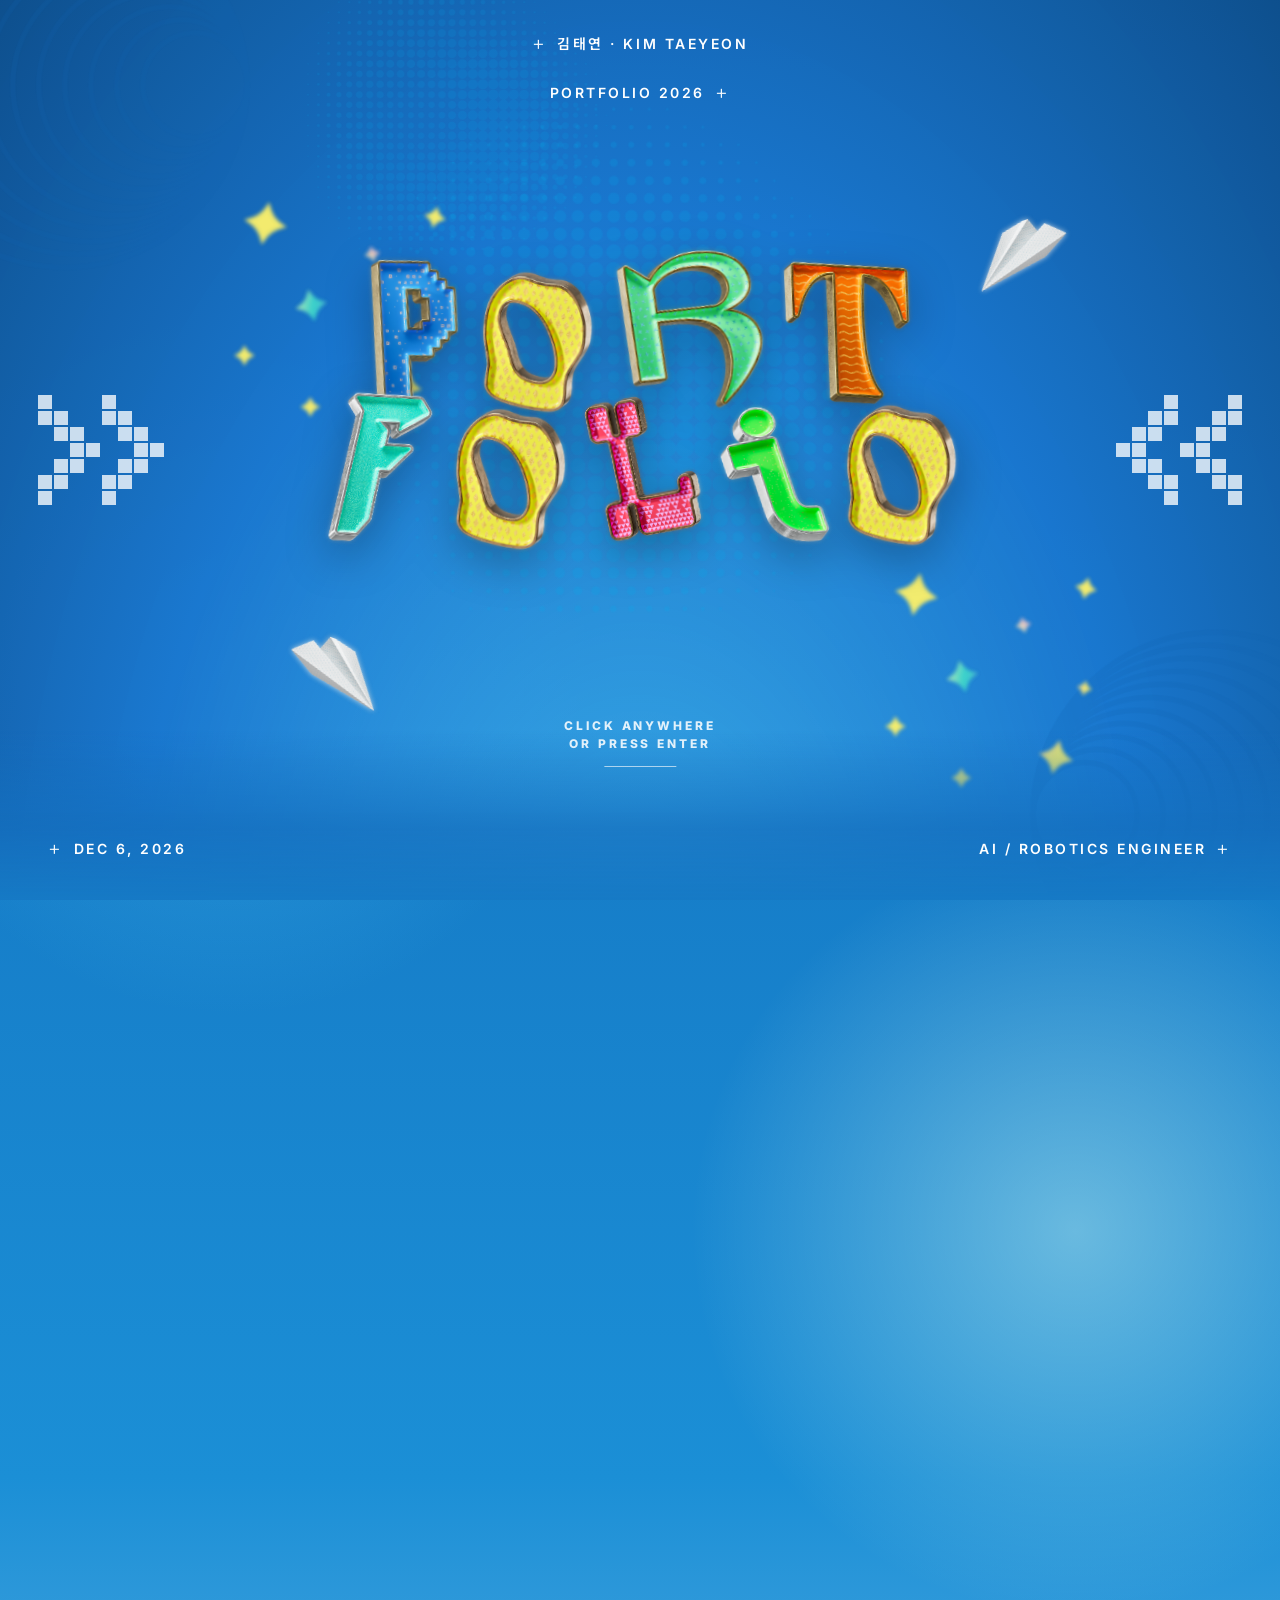
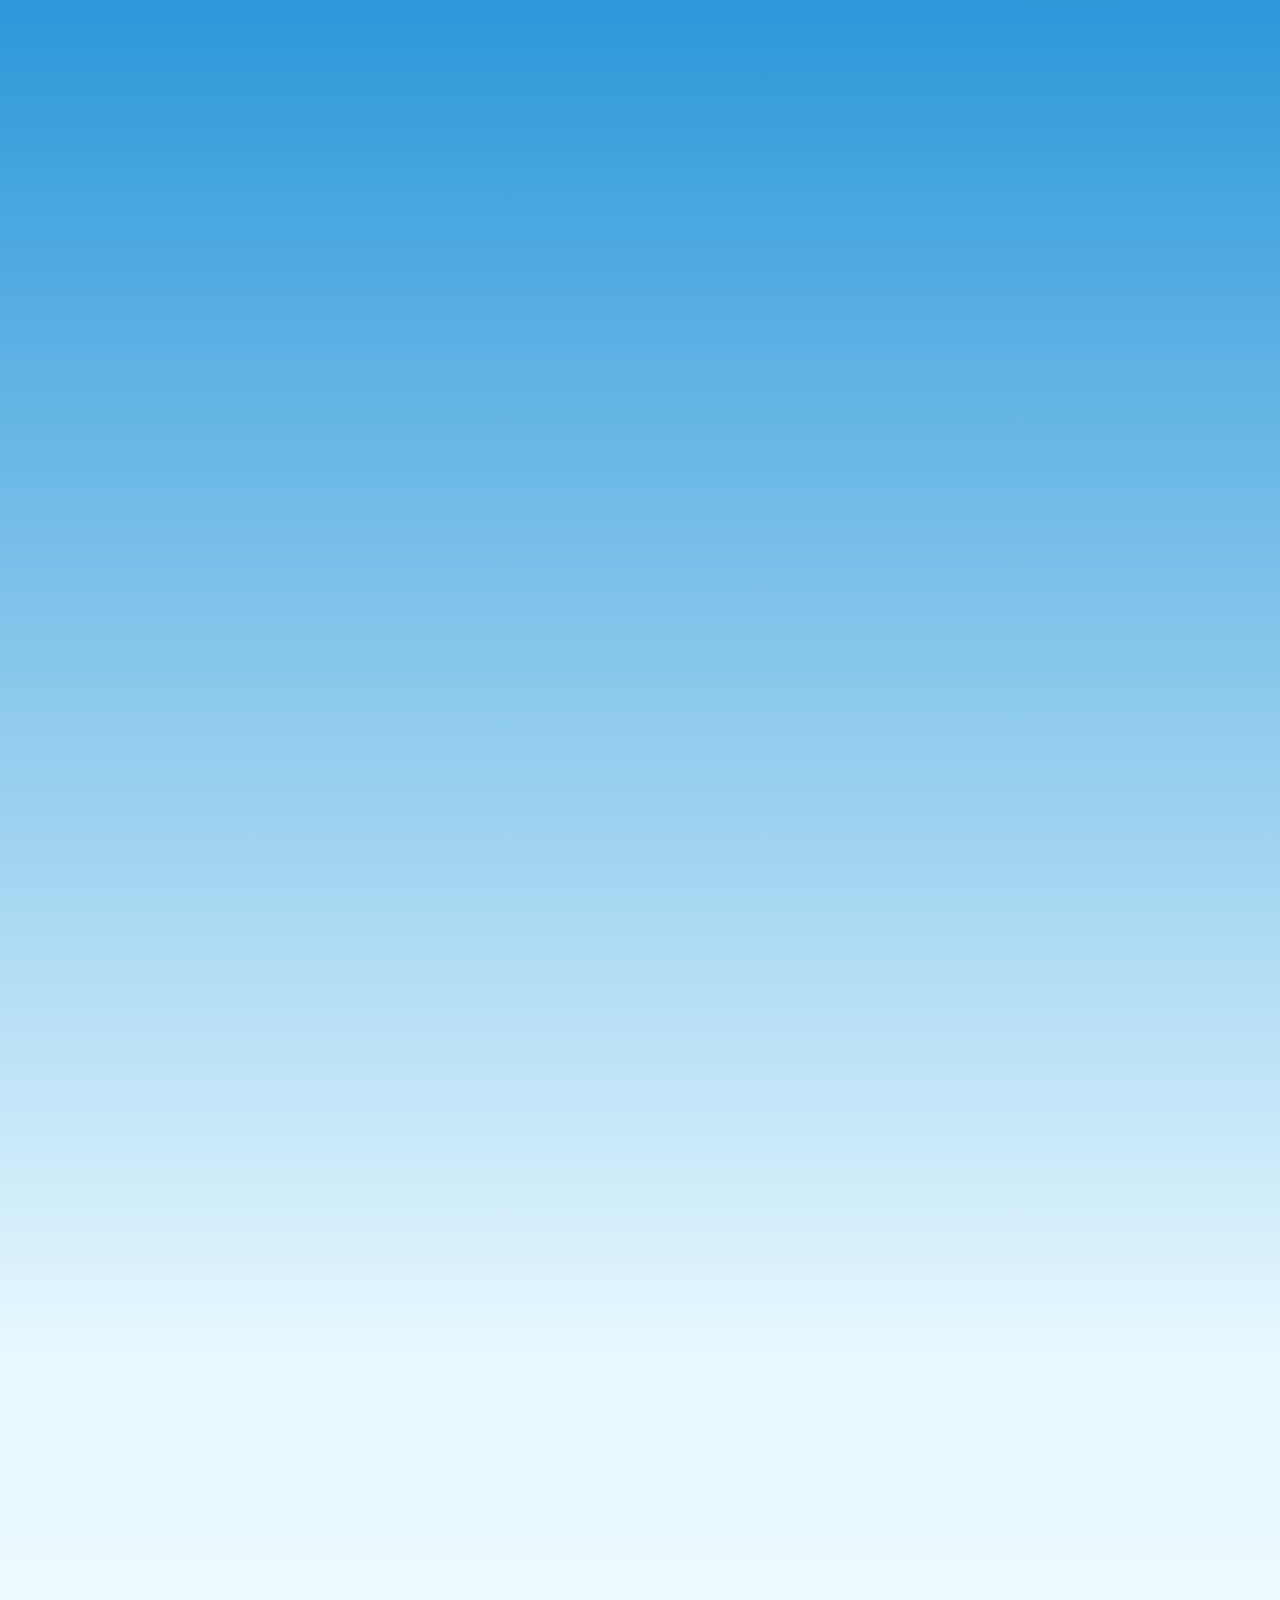
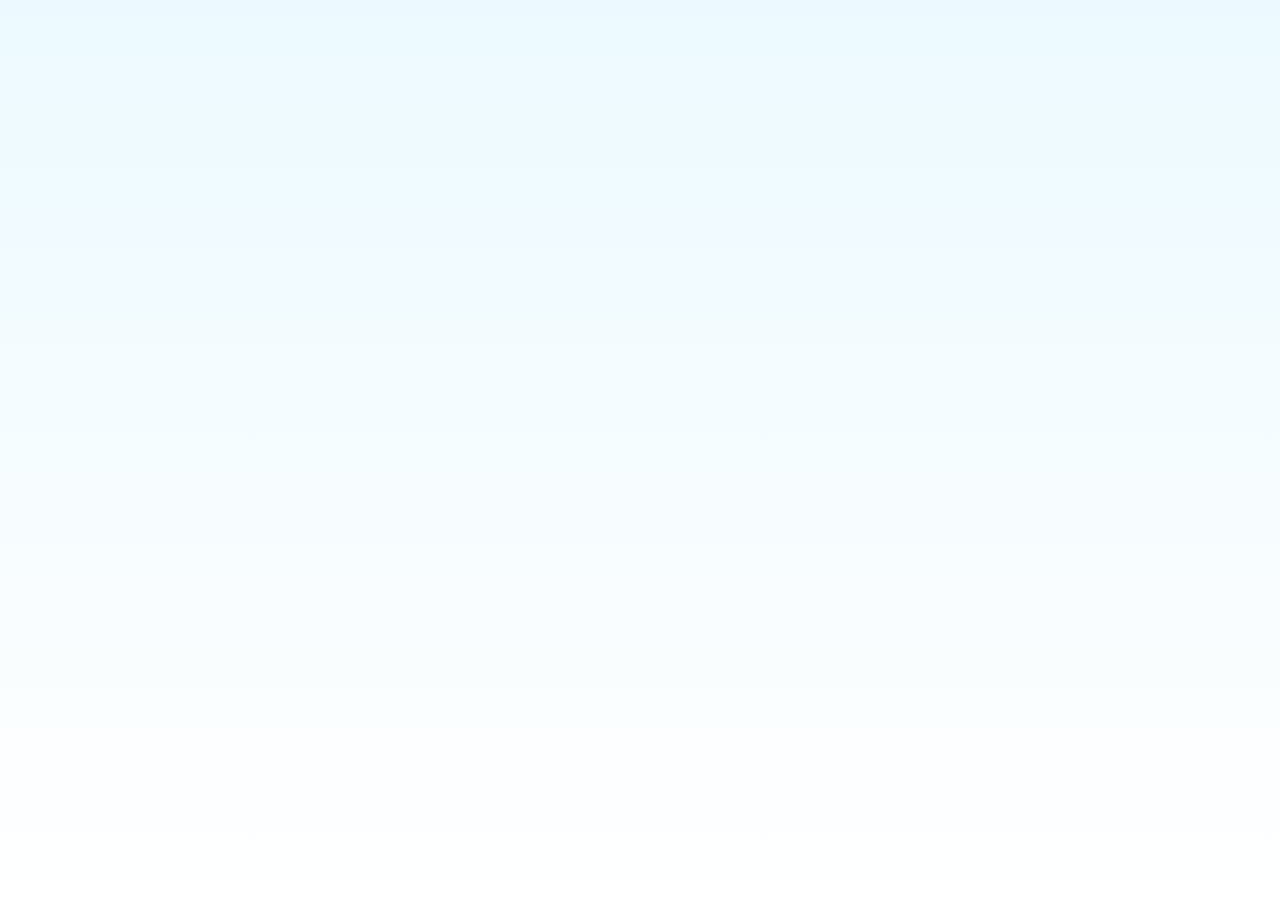
==== index.html @ e32ae64e "Cover/index polish: un-flip bottom-left plane, cap title size on large screens, hide overlapping bg " ====
<!DOCTYPE html><html lang="ko"> <head><meta charset="UTF-8"><meta name="viewport" content="width=device-width, initial-scale=1.0"><title>김태연 | Portfolio</title><meta name="description" content="김태연 포트폴리오 - AI / Robotics Engineer"><link rel="preconnect" href="https://fonts.googleapis.com"><link rel="preconnect" href="https://fonts.gstatic.com" crossorigin><link href="https://fonts.googleapis.com/css2?family=Caveat:wght@500;700&family=Inter:wght@400;500;600;700;800;900&family=Noto+Sans+KR:wght@400;500;700;900&display=swap" rel="stylesheet"><link rel="stylesheet" href="/_astro/Footer.BfVzMhXK.css"></head> <body class="splash-active">   <section id="home" class="cover"> <!-- Background decorations --> <div class="cover-bg" aria-hidden="true"> <img src="/assets/cover/image14.png" class="bg-circles bg-circles-tl" alt=""> <img src="/assets/cover/image14.png" class="bg-circles bg-circles-br" alt=""> <img src="/assets/cover/image22.png" class="bg-halftone bg-halftone-center" alt=""> <img src="/assets/cover/image22.png" class="bg-halftone bg-halftone-tl" alt=""> <img src="/assets/cover/image13.png" class="bg-stars bg-stars-1" alt=""> <img src="/assets/cover/image13.png" class="bg-stars bg-stars-2" alt=""> <img src="/assets/cover/image12.png" class="bg-plane bg-plane-tr" alt=""> <img src="/assets/cover/image12.png" class="bg-plane bg-plane-bl" alt=""> <!-- Pixel arrows recreated with CSS --> <div class="pixel-arrow pixel-arrow-left" aria-hidden="true"> <div class="pa-row"><i></i><i></i><i></i><i></i><i></i><i></i><i></i><i></i></div> <div class="pa-row"><i></i><i></i><i></i><i></i><i></i><i></i><i></i><i></i></div> <div class="pa-row"><i></i><i></i><i></i><i></i><i></i><i></i><i></i><i></i></div> <div class="pa-row"><i></i><i></i><i></i><i></i><i></i><i></i><i></i><i></i></div> <div class="pa-row"><i></i><i></i><i></i><i></i><i></i><i></i><i></i><i></i></div> <div class="pa-row"><i></i><i></i><i></i><i></i><i></i><i></i><i></i><i></i></div> <div class="pa-row"><i></i><i></i><i></i><i></i><i></i><i></i><i></i><i></i></div> </div> <div class="pixel-arrow pixel-arrow-right" aria-hidden="true"> <div class="pa-row"><i></i><i></i><i></i><i></i><i></i><i></i><i></i><i></i></div> <div class="pa-row"><i></i><i></i><i></i><i></i><i></i><i></i><i></i><i></i></div> <div class="pa-row"><i></i><i></i><i></i><i></i><i></i><i></i><i></i><i></i></div> <div class="pa-row"><i></i><i></i><i></i><i></i><i></i><i></i><i></i><i></i></div> <div class="pa-row"><i></i><i></i><i></i><i></i><i></i><i></i><i></i><i></i></div> <div class="pa-row"><i></i><i></i><i></i><i></i><i></i><i></i><i></i><i></i></div> <div class="pa-row"><i></i><i></i><i></i><i></i><i></i><i></i><i></i><i></i></div> </div> </div> <!-- Top corner labels + capsule nav --> <header class="cover-top"> <div class="corner-label corner-left"> <span class="corner-plus">+</span> <span>김태연 · KIM TAEYEON</span> </div> <div class="corner-label corner-right"> <span>PORTFOLIO 2026</span> <span class="corner-plus">+</span> </div> </header> <!-- 3D letters: PORT / FOLIO --> <div class="title-stack"> <div class="title-row title-row-top"> <img src="/assets/cover/image5.png" class="ltr ltr-p" alt="P"> <img src="/assets/cover/image6.png" class="ltr ltr-o1" alt="O"> <img src="/assets/cover/image7.png" class="ltr ltr-r" alt="R"> <img src="/assets/cover/image8.png" class="ltr ltr-t" alt="T"> </div> <div class="title-row title-row-bottom"> <img src="/assets/cover/image9.png" class="ltr ltr-f" alt="F"> <img src="/assets/cover/image6.png" class="ltr ltr-o2" alt="O"> <img src="/assets/cover/image11.png" class="ltr ltr-l" alt="L"> <img src="/assets/cover/image10.png" class="ltr ltr-i" alt="I"> <img src="/assets/cover/image6.png" class="ltr ltr-o3" alt="O"> </div> </div> <button class="splash-cta" id="splashEnter" type="button"> <span>CLICK ANYWHERE</span> <span>OR PRESS ENTER</span> </button> <!-- Bottom corner labels --> <footer class="cover-bottom"> <div class="corner-label corner-left"> <span class="corner-plus">+</span> <span id="todayLabel">MAY 28, 2026</span> </div> <div class="corner-label corner-right"> <span>AI / ROBOTICS ENGINEER</span> <span class="corner-plus">+</span> </div> </footer> </section>  <nav class="capsule-nav-sticky" id="capsuleNavSticky"> <a href="#introduce" class="cap-tab" data-section="introduce">HOME</a> <a href="#skills" class="cap-tab" data-section="skills">SKILLS</a> <a href="#projects" class="cap-tab" data-section="projects">PROJECTS</a> </nav> <main> <!-- =========================================================
         ABOUT ME (Introduce) — PPT slide2 INTRODUCTION
         ========================================================= --> <section id="introduce" class="introduce"> <!-- Background decorations --> <div class="sec-deco" aria-hidden="true"> <img src="/assets/intro/image29.png" class="deco-dotcircle deco-dotcircle-1" alt=""> <img src="/assets/intro/image22.png" class="deco-dotcircle deco-dotcircle-2" alt=""> <img src="/assets/intro/image20.png" class="deco-star deco-star-l" alt=""> <img src="/assets/intro/image20.png" class="deco-star deco-star-r" alt=""> <img src="/assets/intro/image28.png" class="deco-dice" alt=""> <img src="/assets/intro/image27.png" class="deco-cursor" alt=""> </div> <div class="section-inner intro-stage"> <!-- Left: big section title + round profile frame --> <div class="intro-left"> <h2 class="big-title section-title-block"> <span class="section-kicker">01 / ABOUT ME</span> <span class="big-title-2">ABOUT</span> <span class="big-title-1">ME</span> </h2> <div class="profile-frame"> <span class="pf-pixel pf-pixel-1"></span> <span class="pf-pixel pf-pixel-2"></span> <span class="pf-pixel pf-pixel-3"></span> <span class="pf-pixel pf-pixel-4"></span> <span class="pf-pixel pf-pixel-5"></span> <div class="profile-circle"> <div class="profile-inner"> <span class="pf-emoji">👩‍💻</span> <span class="pf-cap">profile.png</span> </div> </div> </div> </div> <!-- Right: headline + handwriting + body --> <div class="intro-right"> <h3 class="pp-headline"> <span class="pp-h-1">AI · Robotics</span> <span class="pp-h-2">That Connects<span class="pp-arrow">➜</span></span> </h3> <div class="pp-divider"></div> <p class="pp-greet">
Hi, I&rsquo;m <span class="handwrite">김태연</span> </p> <p class="pp-desc">
SSAFY 14기에서 센서·디바이스·실시간 데이터를 사람이 쓰는 서비스로
            잇는 일에 집중해 왔습니다. EMG·IMU 센서와 ESP32·라즈베리파이,
            실시간 통신부터 앱·서버까지 — 하드웨어에서 들어온 신호를
            안정적인 경험으로 풀어내는 것이 제 관심사입니다.
</p> <ul class="pp-meta"> <li><span>+ EMAIL</span> xodus6478@naver.com</li> <li><span>+ ROLE</span> AI / Robotics Engineer</li> <li><span>+ SCHOOL</span> SSAFY 14기 · 동아대학교</li> </ul> </div> </div> <!-- Value cards below --> <div class="section-inner"> <div class="intro-grid"> <article class="intro-card"> <span class="card-tag">+ VALUE 01</span> <div class="card-emoji">🧠</div> <h4>강화학습 & AI 모델</h4> <p>PPO 기반 AMR 자율주행 정책을 직접 학습시키고, YOLOv8을 v1~v7까지 반복 고도화한 경험이 있습니다.</p> </article> <article class="intro-card"> <span class="card-tag">+ VALUE 02</span> <div class="card-emoji">🤖</div> <h4>로보틱스 시뮬레이션</h4> <p>Isaac Sim · Isaac Lab · ROS 2 환경에서 멀티로봇 학습 환경과 평가 프레임워크를 구축했습니다.</p> </article> <article class="intro-card"> <span class="card-tag">+ VALUE 03</span> <div class="card-emoji">🔗</div> <h4>풀스택 통합 역량</h4> <p>Django REST + Vue 3 + WebSocket으로 시뮬레이션과 웹 관제를 하나의 실시간 파이프라인으로 잇습니다.</p> </article> <article class="intro-card"> <span class="card-tag">+ VALUE 04</span> <div class="card-emoji">🔬</div> <h4>실험과 검증의 사이클</h4> <p>가설 → 실험 → 검증 → 재설계의 반복을 학습 일지로 남기고, 좌표·데이터부터 의심하는 습관을 들였습니다.</p> </article> </div> </div> </section> <!-- =========================================================
         SKILLS — PPT slide3-ish layout (left big title, right cards)
         ========================================================= --> <section id="skills" class="skills"> <div class="sec-deco" aria-hidden="true"> <img src="/assets/intro/image20.png" class="deco-star deco-star-tl" alt=""> <img src="/assets/intro/image22.png" class="deco-dotcircle deco-dotcircle-br" alt=""> </div> <div class="section-inner skills-grid"> <div class="skills-left"> <h2 class="big-title section-title-block"> <span class="section-kicker">02 / SKILLS</span> <span class="big-title-1">SKILLS</span> </h2> <p class="big-sub">
Tools <span class="handwrite">I work with</span> </p> <p class="pp-desc light">
네 번의 팀 프로젝트(관통·공통·특화·자율)에서 실제로 다뤄본 기술들입니다.
            강화학습(PPO)·로보틱스 시뮬레이션(Isaac Sim·ROS 2)부터
            Django·Vue·WebSocket 풀스택 통합, Flutter·IoT 실시간 통신까지 —
            AI와 로보틱스를 현실에 잇는 전체 스택을 직접 만졌습니다.
</p> </div> <div class="skills-right"> <div class="skills-cats"> <div class="skill-cat"> <h4 class="skill-cat-title">+ AI / ML</h4> <div class="skill-chip-row"> <div class="skill-chip"><img src="https://cdn.simpleicons.org/pytorch/EE4C2C" alt="">PyTorch</div> <div class="skill-chip"><img src="https://cdn.simpleicons.org/ultralytics/111F68" alt="">YOLOv8</div> <div class="skill-chip"><span class="chip-mono">🧠</span>PPO · Stable-Baselines3</div> <div class="skill-chip"><img src="https://cdn.simpleicons.org/openai/412991" alt="">OpenAI API</div> </div> </div> <div class="skill-cat"> <h4 class="skill-cat-title">+ ROBOTICS / SIMULATION</h4> <div class="skill-chip-row"> <div class="skill-chip"><img src="https://cdn.simpleicons.org/nvidia/76B900" alt="">Isaac Sim</div> <div class="skill-chip"><img src="https://cdn.simpleicons.org/nvidia/76B900" alt="">Isaac Lab</div> <div class="skill-chip"><img src="https://cdn.simpleicons.org/ros/22314E" alt="">ROS 2</div> <div class="skill-chip"><span class="chip-mono">🗺️</span>RTAB-Map · VSLAM</div> <div class="skill-chip"><span class="chip-mono">🔳</span>ArUco</div> </div> </div> <div class="skill-cat"> <h4 class="skill-cat-title">+ BACKEND</h4> <div class="skill-chip-row"> <div class="skill-chip"><img src="https://cdn.simpleicons.org/django/092E20" alt="">Django REST</div> <div class="skill-chip"><img src="https://cdn.simpleicons.org/django/092E20" alt="">Channels (WS)</div> <div class="skill-chip"><img src="https://cdn.simpleicons.org/fastapi/009688" alt="">FastAPI</div> <div class="skill-chip"><img src="https://cdn.simpleicons.org/postgresql/4169E1" alt="">PostgreSQL</div> <div class="skill-chip"><img src="https://cdn.simpleicons.org/sqlite/003B57" alt="">SQLite</div> <div class="skill-chip"><img src="https://cdn.simpleicons.org/mqtt/660066" alt="">MQTT</div> </div> </div> <div class="skill-cat"> <h4 class="skill-cat-title">+ FRONTEND / APP</h4> <div class="skill-chip-row"> <div class="skill-chip"><img src="https://cdn.simpleicons.org/vuedotjs/4FC08D" alt="">Vue 3</div> <div class="skill-chip"><img src="https://cdn.simpleicons.org/pinia/FFD859" alt="">Pinia</div> <div class="skill-chip"><img src="https://cdn.simpleicons.org/flutter/02569B" alt="">Flutter (MVVM)</div> <div class="skill-chip"><img src="https://cdn.simpleicons.org/typescript/3178C6" alt="">TypeScript</div> <div class="skill-chip"><img src="https://cdn.simpleicons.org/vite/646CFF" alt="">Vite</div> </div> </div> <div class="skill-cat"> <h4 class="skill-cat-title">+ DEVOPS / INFRA</h4> <div class="skill-chip-row"> <div class="skill-chip"><img src="https://cdn.simpleicons.org/docker/2496ED" alt="">Docker</div> <div class="skill-chip"><img src="https://cdn.simpleicons.org/gitlab/FC6D26" alt="">Git · GitLab CI</div> <div class="skill-chip"><img src="https://cdn.simpleicons.org/caddy/1F88C0" alt="">Caddy</div> <div class="skill-chip"><img src="https://cdn.simpleicons.org/nginx/009639" alt="">Nginx</div> <div class="skill-chip"><img src="https://cdn.simpleicons.org/ubuntu/E95420" alt="">Linux (Ubuntu)</div> </div> </div> <div class="skill-cat"> <h4 class="skill-cat-title">+ LANGUAGES</h4> <div class="skill-chip-row"> <div class="skill-chip"><img src="https://cdn.simpleicons.org/python/3776AB" alt="">Python</div> <div class="skill-chip"><img src="https://cdn.simpleicons.org/dart/0175C2" alt="">Dart</div> <div class="skill-chip"><img src="https://cdn.simpleicons.org/typescript/3178C6" alt="">TypeScript / JS</div> <div class="skill-chip"><img src="https://cdn.simpleicons.org/gnubash/4EAA25" alt="">Bash</div> </div> </div> </div> </div> </div> </section> <!-- =========================================================
         PROJECTS — PPT slide5+ SELECTED WORKS
         ========================================================= --> <section id="projects" class="projects"> <div class="sec-deco" aria-hidden="true"> <img src="/assets/intro/image22.png" class="deco-dotcircle deco-dotcircle-tl" alt=""> <img src="/assets/intro/image20.png" class="deco-star deco-star-br" alt=""> </div> <div class="section-inner"> <header class="proj-head"> <div class="proj-head-left"> <h2 class="big-title big-title-dark section-title-block"> <span class="section-kicker">03 / PROJECTS</span> <span class="big-title-1">PROJECTS</span> </h2> </div> <div class="proj-head-right"> <span class="proj-eyebrow">+ PROJECTS</span> <p class="proj-lead">
SSAFY 14기 6개월간 진행한 4개의 팀 프로젝트.<br>
AMR 강화학습·로보틱스 비전부터 IoT 앱까지, 카드를 눌러 상세 회고를 보세요.
</p> </div> </header> <div class="project-grid"> <a href="/projects/jeokjae" class="project-card project-card-blue"> <div class="project-card-top"> <span class="project-num">03 <span class="project-badge">★ MAIN</span></span> <span class="project-period">2026.02 – 04</span> </div> <div class="project-emoji">🤖</div> <h3 class="project-name">적재적소</h3> <p class="project-sub">특화 프로젝트 · 6인 · AMR 강화학습 + 실시간 관제</p> <p class="project-desc">
물류 AMR 자율주행을 PPO 강화학습으로 전환하고,
              Isaac Sim ↔ Django ↔ Vue를 잇는 양방향 실시간 관제 시스템을 구축했습니다.
</p> <div class="project-metrics"> <span class="pm"><b>RL</b>AMR 강화학습</span> <span class="pm"><b>통합</b>Sim↔Django↔Vue</span> </div> <div class="project-tags"> <span>Isaac Sim</span><span>PPO</span><span>Django</span><span>Vue 3</span> </div> <span class="project-cta">자세히 보기 →</span> </a> <a href="/projects/imo" class="project-card project-card-cyan"> <div class="project-card-top"> <span class="project-num">04 <span class="project-badge">★ MAIN</span></span> <span class="project-period">2026.04 – 05</span> </div> <div class="project-emoji">🏋️</div> <h3 class="project-name">IMO</h3> <p class="project-sub">자율 프로젝트 · 6인 · 스마트글래스 EMG 운동 코칭</p> <p class="project-desc">
EMG·IMU 센서와 라즈베리파이, 스마트글래스 HUD를 묶어
              운동 중 실시간 피드백을 주는 Flutter 코칭 앱. 50Hz 센서 스트림을 안정적인 UI로 풀어냈습니다.
</p> <div class="project-metrics"> <span class="pm"><b>APP</b>Flutter 전담</span> <span class="pm"><b>실시간</b>Pi WebSocket 연동</span> </div> <div class="project-tags"> <span>Flutter</span><span>WebSocket</span><span>Raspberry Pi</span> </div> <span class="project-cta">자세히 보기 →</span> </a> <a href="/projects/ssara" class="project-card project-card-blue"> <div class="project-card-top"> <span class="project-num">02</span> <span class="project-period">2026.01 – 02</span> </div> <div class="project-emoji">👁️</div> <h3 class="project-name">SSARA</h3> <p class="project-sub">공통 프로젝트 · 6인 · AI Vision · 음성비서</p> <p class="project-desc">
SpotMicro 로봇의 YOLOv8 객체탐지를 v1→v7까지 고도화하고,
              VSLAM 좌표 브릿지와 AI 음성비서 '싸라'를 구축했습니다.
</p> <div class="project-metrics"> <span class="pm"><b>AI</b>Vision · 음성비서</span> <span class="pm"><b>VSLAM</b>좌표 브릿지</span> </div> <div class="project-tags"> <span>YOLOv8</span><span>RTAB-Map</span><span>MQTT</span> </div> <span class="project-cta">자세히 보기 →</span> </a> <a href="/projects/movwa" class="project-card project-card-light"> <div class="project-card-top"> <span class="project-num">01 <span class="project-badge project-badge-muted">FOUNDATION</span></span> <span class="project-period">2025.12</span> </div> <div class="project-emoji">🎬</div> <h3 class="project-name">MOVWA</h3> <p class="project-sub">관통 프로젝트 · 2인 · 기획 주력 + Vue 프론트엔드</p> <p class="project-desc">
"오늘 뭐 보지?"를 10장의 카드와 PASS / LIKE / RATE / SAVE 인터랙션으로 푸는
              영화 추천 웹. 첫 팀 프로젝트라 개발보다 <b>기획의 탄탄함</b>에 가장 공을 들였습니다.
</p> <div class="project-metrics"> <span class="pm"><b>기획</b>주력 파트</span> <span class="pm"><b>FE</b>1인 전담</span> </div> <div class="project-tags"> <span>Vue 3</span><span>Pinia</span><span>Vuetify</span> </div> <span class="project-cta">자세히 보기 →</span> </a> </div> </div> </section> <!-- =========================================================
         CONTACT BAR
         ========================================================= --> <section class="contact-bar"> <div class="contact-inner"> <a href="mailto:xodus6478@naver.com" class="contact-link"> <span class="contact-label">+ EMAIL</span> <span class="contact-value">xodus6478@naver.com</span> </a> <a href="mailto:2027416@donga.ac.kr" class="contact-link"> <span class="contact-label">+ SCHOOL</span> <span class="contact-value">2027416@donga.ac.kr</span> </a> </div> </section> </main> <footer class="footer"> <span>© 2026 김태연. All rights reserved.</span> <span class="footer-sub">Made with ☕ &amp; ✦</span> </footer> <script src="/assets/script.js"></script>  </body></html>
---- _astro/Footer.BfVzMhXK.css ----
:root{--blue-primary: #1a77cf;--blue-accent: #00aeef;--blue-light: #56d1ff;--blue-soft: #eaf5ff;--blue-softer: #f4faff;--blue-deep: #0e4f8c;--blue-ink: #083a6b;--blue-sky: #d9f3ff;--blue-ice: #f7fcff;--mint-soft: #d8fff4;--sun-soft: #ffe690;--blue-cover: #1a77cf;--blue-cover-2: #1364b0;--ink: #0f1b2e;--ink-2: #2b3a55;--ink-mute: #6b7894;--line: #d8e8f7;--paper: #fffdf6;--radius-md: 18px;--radius-lg: 28px;--shadow-card: 0 18px 40px -22px rgba(15, 27, 46, .35);--shadow-pop: 0 22px 50px -24px rgba(26, 119, 207, .55);--font-sans: "Inter", "Noto Sans KR", system-ui, -apple-system, "Segoe UI", sans-serif;--font-hand: "Caveat", "Noto Sans KR", cursive}*{box-sizing:border-box}html{scroll-behavior:smooth;scroll-padding-top:154px}body{margin:0;font-family:var(--font-sans);color:var(--ink);background:radial-gradient(circle at 18% 16%,rgba(86,209,255,.34),transparent 28vw),radial-gradient(circle at 84% 30%,rgba(216,255,244,.42),transparent 30vw),linear-gradient(180deg,#0f65b6,#1b8fd6,#e7f8ff 72%,#fff);-webkit-font-smoothing:antialiased;line-height:1.55}body.splash-active{overflow:hidden}img{display:block;max-width:100%}a{color:inherit;text-decoration:none}button{font-family:inherit;cursor:pointer;border:none;background:none}.cover{position:relative;min-height:100vh;background:radial-gradient(ellipse at 50% 110%,#56d1ff94,#1a77cff5 56%,#0e4f8cfa);overflow:hidden;color:#fff;display:flex;flex-direction:column}body.splash-active .cover,body.splash-done .cover{position:fixed;inset:0;z-index:110}body.splash-active main,body.splash-active>.footer{opacity:0}body.splash-done .cover{min-height:0;height:0;overflow:visible;background:transparent;pointer-events:none}body.splash-done .cover:after,body.splash-done .cover-bg,body.splash-done .cover-top,body.splash-done .title-stack,body.splash-done .cover-bottom,body.splash-done .splash-cta{display:none}body.splash-done main,body.splash-done>.footer{animation:pageRiseIn .75s ease both}.cover:after{content:"";position:absolute;left:0;right:0;bottom:-1px;height:170px;z-index:1;pointer-events:none;background:linear-gradient(180deg,#0e4f8c00,#146fbec7 58%,#167ac5)}.cover-bg{position:absolute;inset:0;pointer-events:none;z-index:0}.cover-bg img{position:absolute}body.splash-active .bg-circles{animation:softAssetIn 1.2s ease .08s both}body.splash-active .bg-halftone{animation:softAssetIn 1.25s ease .28s both}body.splash-active .bg-stars-1{animation:starInA 1.1s cubic-bezier(.18,.92,.24,1) .72s both,floatY 6s ease-in-out 1.85s infinite}body.splash-active .bg-stars-2{animation:starInB 1.1s cubic-bezier(.18,.92,.24,1) .88s both,floatY 7s ease-in-out 2s infinite}body.splash-active .bg-plane-tr{animation:planeInTr 1.15s cubic-bezier(.18,.92,.24,1) .98s both,floatX 8s ease-in-out 2.15s infinite}body.splash-active .bg-plane-bl{animation:planeInBl 1.15s cubic-bezier(.18,.92,.24,1) 1.1s both,floatPlaneBl 9s ease-in-out 2.25s infinite}body.splash-exiting .cover-bg img,body.splash-exiting .pixel-arrow{animation:none;opacity:0;transition:opacity .65s ease,transform .85s cubic-bezier(.62,.02,.28,1),filter .75s ease;filter:blur(3px)}body.splash-exiting .bg-circles-tl{transform:translate3d(-12vw,-10vh,0) rotate(180deg) scale(.92)}body.splash-exiting .bg-circles-br{transform:translate3d(12vw,12vh,0) scale(.92)}body.splash-exiting .bg-halftone-center{transform:translate(-50%,-50%) scale(1.18)}body.splash-exiting .bg-halftone-tl{transform:translate3d(-5vw,-9vh,0) scale(1.08)}body.splash-exiting .bg-stars-1{transform:translate3d(-18vw,-10vh,0) rotate(-24deg) scale(.7)}body.splash-exiting .bg-stars-2{transform:translate3d(16vw,12vh,0) rotate(24deg) scale(.7)}body.splash-exiting .bg-plane-tr{transform:translate3d(22vw,-12vh,0) rotate(-28deg) scale(.78)}body.splash-exiting .bg-plane-bl{transform:translate3d(-22vw,14vh,0) rotate(20deg) scaleX(-1) scale(.78)}body.splash-exiting .pixel-arrow-left{transform:translate3d(-14vw,-50%,0)}body.splash-exiting .pixel-arrow-right{transform:translate3d(14vw,-50%,0)}.bg-circles{width:380px;opacity:.18;filter:brightness(2)}.bg-circles-tl{top:-100px;left:-120px;transform:rotate(180deg)}.bg-circles-br{bottom:-100px;right:-120px}.bg-halftone{--asset-opacity: .32;opacity:.32;mix-blend-mode:screen}.bg-halftone-center{--asset-opacity: .18;width:520px;top:40%;left:50%;transform:translate(-50%,-50%);opacity:.18}.bg-halftone-tl{--asset-opacity: .14;width:300px;top:-40px;left:24%;opacity:.14}.bg-stars{width:220px;opacity:.95}.bg-stars-1{top:22%;left:18%;animation:floatY 6s ease-in-out infinite}.bg-stars-2{bottom:12%;right:14%;animation:floatY 7s ease-in-out -2s infinite}.bg-plane{width:110px;filter:drop-shadow(0 8px 18px rgba(0,0,0,.25))}.bg-plane-tr{top:24%;right:16%;transform:rotate(-18deg);animation:floatX 8s ease-in-out infinite}.bg-plane-bl{bottom:22%;left:22%;transform:rotate(20deg) scaleX(-1);animation:floatPlaneBl 9s ease-in-out -3s infinite}@keyframes floatY{0%,to{transform:translateY(0)}50%{transform:translateY(-14px)}}@keyframes floatX{0%,to{transform:translate(0) rotate(-18deg)}50%{transform:translate(10px,-8px) rotate(-14deg)}}@keyframes floatPlaneBl{0%,to{transform:translate(0) rotate(20deg) scaleX(-1)}50%{transform:translate(-10px,8px) rotate(16deg) scaleX(-1)}}@keyframes arrowInLeft{0%{opacity:0;transform:translate3d(-160px,-50%,0) scale(.92);filter:blur(4px)}72%{opacity:.88;transform:translate3d(8px,-50%,0) scale(1.02);filter:blur(0)}to{opacity:.78;transform:translate3d(0,-50%,0) scale(1);filter:blur(0)}}@keyframes arrowInRight{0%{opacity:0;transform:translate3d(160px,-50%,0) scale(.92);filter:blur(4px)}72%{opacity:.88;transform:translate3d(-8px,-50%,0) scale(1.02);filter:blur(0)}to{opacity:.78;transform:translate3d(0,-50%,0) scale(1);filter:blur(0)}}.pixel-arrow{position:absolute;top:50%;transform:translateY(-50%);display:grid;gap:2px;opacity:.78}.pixel-arrow-left{left:clamp(12px,3vw,42px)}.pixel-arrow-right{right:clamp(12px,3vw,42px)}body.splash-active .pixel-arrow-left{animation:arrowInLeft 1.8s cubic-bezier(.18,.92,.24,1) .48s both}body.splash-active .pixel-arrow-right{animation:arrowInRight 1.8s cubic-bezier(.18,.92,.24,1) .48s both}.pa-row{display:grid;grid-template-columns:repeat(8,14px);gap:2px}.pa-row i{width:14px;height:14px;background:transparent}.pa-row i.on{background:#fff;box-shadow:0 0 6px #ffffff40}.pixel-arrow-left .pa-row:nth-child(1) i:nth-child(1){background:#fff}.pixel-arrow-left .pa-row:nth-child(1) i:nth-child(5){background:#fff}.pixel-arrow-left .pa-row:nth-child(2) i:nth-child(1),.pixel-arrow-left .pa-row:nth-child(2) i:nth-child(2),.pixel-arrow-left .pa-row:nth-child(2) i:nth-child(5),.pixel-arrow-left .pa-row:nth-child(2) i:nth-child(6){background:#fff}.pixel-arrow-left .pa-row:nth-child(3) i:nth-child(2),.pixel-arrow-left .pa-row:nth-child(3) i:nth-child(3),.pixel-arrow-left .pa-row:nth-child(3) i:nth-child(6),.pixel-arrow-left .pa-row:nth-child(3) i:nth-child(7){background:#fff}.pixel-arrow-left .pa-row:nth-child(4) i:nth-child(3),.pixel-arrow-left .pa-row:nth-child(4) i:nth-child(4),.pixel-arrow-left .pa-row:nth-child(4) i:nth-child(7),.pixel-arrow-left .pa-row:nth-child(4) i:nth-child(8){background:#fff}.pixel-arrow-left .pa-row:nth-child(5) i:nth-child(2),.pixel-arrow-left .pa-row:nth-child(5) i:nth-child(3),.pixel-arrow-left .pa-row:nth-child(5) i:nth-child(6),.pixel-arrow-left .pa-row:nth-child(5) i:nth-child(7){background:#fff}.pixel-arrow-left .pa-row:nth-child(6) i:nth-child(1),.pixel-arrow-left .pa-row:nth-child(6) i:nth-child(2),.pixel-arrow-left .pa-row:nth-child(6) i:nth-child(5),.pixel-arrow-left .pa-row:nth-child(6) i:nth-child(6){background:#fff}.pixel-arrow-left .pa-row:nth-child(7) i:nth-child(1),.pixel-arrow-left .pa-row:nth-child(7) i:nth-child(5){background:#fff}.pixel-arrow-right .pa-row:nth-child(1) i:nth-child(4),.pixel-arrow-right .pa-row:nth-child(1) i:nth-child(8){background:#fff}.pixel-arrow-right .pa-row:nth-child(2) i:nth-child(3),.pixel-arrow-right .pa-row:nth-child(2) i:nth-child(4),.pixel-arrow-right .pa-row:nth-child(2) i:nth-child(7),.pixel-arrow-right .pa-row:nth-child(2) i:nth-child(8){background:#fff}.pixel-arrow-right .pa-row:nth-child(3) i:nth-child(2),.pixel-arrow-right .pa-row:nth-child(3) i:nth-child(3),.pixel-arrow-right .pa-row:nth-child(3) i:nth-child(6),.pixel-arrow-right .pa-row:nth-child(3) i:nth-child(7){background:#fff}.pixel-arrow-right .pa-row:nth-child(4) i:nth-child(1),.pixel-arrow-right .pa-row:nth-child(4) i:nth-child(2),.pixel-arrow-right .pa-row:nth-child(4) i:nth-child(5),.pixel-arrow-right .pa-row:nth-child(4) i:nth-child(6){background:#fff}.pixel-arrow-right .pa-row:nth-child(5) i:nth-child(2),.pixel-arrow-right .pa-row:nth-child(5) i:nth-child(3),.pixel-arrow-right .pa-row:nth-child(5) i:nth-child(6),.pixel-arrow-right .pa-row:nth-child(5) i:nth-child(7){background:#fff}.pixel-arrow-right .pa-row:nth-child(6) i:nth-child(3),.pixel-arrow-right .pa-row:nth-child(6) i:nth-child(4),.pixel-arrow-right .pa-row:nth-child(6) i:nth-child(7),.pixel-arrow-right .pa-row:nth-child(6) i:nth-child(8){background:#fff}.pixel-arrow-right .pa-row:nth-child(7) i:nth-child(4),.pixel-arrow-right .pa-row:nth-child(7) i:nth-child(8){background:#fff}.cover-top{position:fixed;top:28px;left:50%;z-index:120;width:min(880px,calc(100vw - 48px));transform:translate(-50%);display:flex;flex-direction:column;align-items:center;justify-content:center;padding:0;gap:18px;pointer-events:none;transition:opacity .35s ease,transform .35s ease,color .35s ease}body.splash-active .cover-top{opacity:0;transform:translate(-50%) translateY(-10px);animation:mastheadIn .9s ease 2.25s both}.cover-top .capsule-nav,.cover-top .corner-label{pointer-events:auto}.corner-label{display:inline-flex;align-items:center;gap:10px;font-size:14px;letter-spacing:.18em;font-weight:600;color:#fff;white-space:nowrap}.corner-label.corner-left,.corner-label.corner-right{justify-content:center}.corner-plus{font-size:20px;font-weight:300;opacity:.95}.capsule-nav{display:inline-flex;align-items:center;gap:14px}.cap-tab{padding:10px 26px;border:1.5px solid rgba(255,255,255,.88);border-radius:999px;font-size:13px;letter-spacing:.2em;font-weight:600;color:#fff;transition:background-color .35s ease,color .35s ease,transform .25s ease,box-shadow .35s ease,border-color .35s ease;background:#4684cd2e;position:relative;white-space:nowrap;overflow:hidden;backdrop-filter:blur(6px);-webkit-backdrop-filter:blur(6px)}.cap-tab:after{content:"";position:absolute;inset:-1px auto -1px -42%;width:36%;background:linear-gradient(90deg,transparent,rgba(255,255,255,.5),transparent);transform:skew(-18deg);opacity:0}.cap-tab:hover{background:#ffffff29;transform:translateY(-1px)}.cap-tab:hover:after,.cap-tab.active:after{animation:tabShine 1.1s ease}.cap-tab.active{background:#fff;color:var(--blue-primary);box-shadow:0 8px 22px -10px #00000073}body[data-current-section=projects] .cover-top,body[data-current-section=contact] .cover-top,body[data-current-section=projects] .cover-top .corner-label,body[data-current-section=contact] .cover-top .corner-label{color:var(--blue-ink)}body[data-current-section=projects] .cover-top .cap-tab,body[data-current-section=contact] .cover-top .cap-tab{color:var(--blue-ink);border-color:#1a77cf73;background:#e5f7ff8f}body[data-current-section=projects] .cover-top .cap-tab:hover,body[data-current-section=contact] .cover-top .cap-tab:hover{background:#1a77cf1a}body[data-current-section=projects] .cover-top .cap-tab.active,body[data-current-section=contact] .cover-top .cap-tab.active{color:#fff;border-color:#1a77cfe6;background:#1a77cfeb}@keyframes tabShine{0%{opacity:0;transform:translate(0) skew(-18deg)}18%{opacity:1}to{opacity:0;transform:translate(420%) skew(-18deg)}}.title-stack{position:relative;z-index:2;flex:1;display:flex;flex-direction:column;align-items:center;justify-content:center;gap:0;padding:20px 8% 40px}.title-row{display:flex;align-items:flex-end;justify-content:center;gap:clamp(4px,.8vw,14px);filter:drop-shadow(0 14px 22px rgba(0,0,0,.28))}.title-row-top{animation:heroRise .9s cubic-bezier(.18,.92,.24,1) both}.title-row-bottom{margin-top:-2vw}.title-row-bottom{animation:heroRise .9s cubic-bezier(.18,.92,.24,1) .12s both}.ltr{--base-transform: rotate(0deg);--fly-x: 0px;--fly-y: 64px;--fly-r: -18deg;height:clamp(72px,13vw,150px);width:auto;transform:var(--base-transform);animation:letterSplashIn .9s cubic-bezier(.18,.92,.24,1) both;transition:transform .3s ease;will-change:transform,opacity,filter}.ltr:hover{transform:translateY(-8px) rotate(-2deg) scale(1.05)}.ltr-p{--base-transform: rotate(-6deg);--fly-x: -24vw;--fly-y: -16vh;--fly-r: -38deg;height:clamp(80px,14vw,160px);animation-delay:1.2s}.ltr-o1{--base-transform: rotate(2deg);--fly-x: -10vw;--fly-y: -22vh;--fly-r: 28deg;margin-bottom:-6px;animation-delay:1.3s}.ltr-r{--base-transform: rotate(4deg);--fly-x: 8vw;--fly-y: -20vh;--fly-r: -22deg;height:clamp(86px,15vw,168px);animation-delay:1.4s}.ltr-t{--base-transform: rotate(-3deg);--fly-x: 23vw;--fly-y: -13vh;--fly-r: 34deg;height:clamp(82px,14vw,158px);animation-delay:1.5s}.ltr-f{--base-transform: rotate(-2deg);--fly-x: -25vw;--fly-y: 15vh;--fly-r: 30deg;height:clamp(82px,14vw,160px);animation-delay:1.36s}.ltr-o2{--base-transform: rotate(3deg);--fly-x: -12vw;--fly-y: 22vh;--fly-r: -30deg;margin-bottom:-8px;animation-delay:1.48s}.ltr-l{--base-transform: rotate(-1deg);--fly-x: 4vw;--fly-y: 24vh;--fly-r: 42deg;height:clamp(80px,13vw,155px);animation-delay:1.58s}.ltr-i{--base-transform: rotate(-4deg);--fly-x: 14vw;--fly-y: 20vh;--fly-r: -34deg;height:clamp(78px,12vw,150px);margin-bottom:-4px;animation-delay:1.68s}.ltr-o3{--base-transform: rotate(2deg);--fly-x: 26vw;--fly-y: 13vh;--fly-r: 24deg;margin-bottom:-4px;animation-delay:1.78s}body.splash-exiting .ltr{animation:none;opacity:0;filter:blur(4px);transition:transform .9s cubic-bezier(.62,.02,.28,1),opacity .7s ease,filter .75s ease}body.splash-exiting .ltr-p{transform:translate3d(-24vw,-18vh,0) rotate(-34deg) scale(.78)}body.splash-exiting .ltr-o1{transform:translate3d(-10vw,-28vh,0) rotate(26deg) scale(.76)}body.splash-exiting .ltr-r{transform:translate3d(9vw,-25vh,0) rotate(-22deg) scale(.78)}body.splash-exiting .ltr-t{transform:translate3d(27vw,-17vh,0) rotate(32deg) scale(.78)}body.splash-exiting .ltr-f{transform:translate3d(-28vw,10vh,0) rotate(26deg) scale(.78)}body.splash-exiting .ltr-o2{transform:translate3d(-12vw,26vh,0) rotate(-26deg) scale(.76)}body.splash-exiting .ltr-l{transform:translate3d(3vw,31vh,0) rotate(36deg) scale(.76)}body.splash-exiting .ltr-i{transform:translate3d(15vw,25vh,0) rotate(-30deg) scale(.78)}body.splash-exiting .ltr-o3{transform:translate3d(29vw,11vh,0) rotate(24deg) scale(.78)}.cover-bottom{position:relative;z-index:2;display:flex;justify-content:space-between;align-items:center;padding:24px 48px 36px;will-change:transform,opacity}body.splash-active .cover-bottom{opacity:0;transform:translateY(12px);animation:bottomLabelIn .85s ease 2.15s both}.splash-cta{position:absolute;left:50%;bottom:132px;z-index:3;transform:translate(-50%);display:inline-flex;flex-direction:column;align-items:center;gap:2px;color:#fff;font-size:12px;font-weight:800;letter-spacing:.24em;line-height:1.35;text-align:center;opacity:0;animation:ctaIn .75s ease 2.65s both,ctaPulse 1.8s ease-in-out 3.4s infinite}.splash-cta:after{content:"";width:72px;height:1px;margin-top:12px;background:#ffffffb8}body.splash-exiting .splash-cta{opacity:0;transform:translate(-50%) translateY(22px);transition:opacity .35s ease,transform .45s ease;animation:none}@keyframes ctaIn{0%{opacity:0;transform:translate(-50%) translateY(18px)}to{opacity:.86;transform:translate(-50%) translateY(0)}}@keyframes ctaPulse{0%,to{opacity:.72;transform:translate(-50%) translateY(0)}50%{opacity:1;transform:translate(-50%) translateY(-4px)}}@keyframes mastheadIn{0%{opacity:0;transform:translate(-50%) translateY(-12px)}to{opacity:1;transform:translate(-50%) translateY(0)}}@keyframes bottomLabelIn{0%{opacity:0;transform:translateY(14px)}to{opacity:1;transform:translateY(0)}}@keyframes heroRise{0%{opacity:0;transform:translateY(34px) scale(.98)}to{opacity:1;transform:translateY(0) scale(1)}}@keyframes letterSplashIn{0%{opacity:0;filter:blur(8px);transform:translate3d(var(--fly-x),var(--fly-y),0) rotate(var(--fly-r)) scale(.72)}70%{opacity:1;filter:blur(0);transform:translate3d(0,-8px,0) var(--base-transform) scale(1.04)}to{opacity:1;filter:blur(0);transform:var(--base-transform)}}@keyframes softAssetIn{0%{opacity:0;filter:blur(8px)}to{opacity:var(--asset-opacity, .18);filter:blur(0)}}@keyframes starInA{0%{opacity:0;transform:translate3d(-12vw,-8vh,0) rotate(-18deg) scale(.7);filter:blur(5px)}to{opacity:.95;transform:translateY(0);filter:blur(0)}}@keyframes starInB{0%{opacity:0;transform:translate3d(14vw,8vh,0) rotate(18deg) scale(.7);filter:blur(5px)}to{opacity:.95;transform:translateY(0);filter:blur(0)}}@keyframes planeInTr{0%{opacity:0;transform:translate3d(18vw,-10vh,0) rotate(-34deg) scale(.72);filter:blur(5px)}to{opacity:1;transform:rotate(-18deg);filter:blur(0)}}@keyframes planeInBl{0%{opacity:0;transform:translate3d(-18vw,12vh,0) rotate(40deg) scale(.72);filter:blur(5px)}to{opacity:1;transform:rotate(20deg) scaleX(-1);filter:blur(0)}}@keyframes pageRiseIn{0%{opacity:0;transform:translateY(24px)}to{opacity:1;transform:translateY(0)}}.capsule-nav-sticky{position:fixed;top:22px;left:50%;transform:translate(-50%);z-index:100;display:inline-flex;align-items:center;gap:14px;padding:0;max-width:calc(100vw - 32px);background:transparent;border:none;box-shadow:none;transition:opacity .35s ease}.capsule-nav-sticky.show{transform:translate(-50%)}.capsule-nav-sticky .cap-tab{padding:10px 22px;font-size:12px;border-width:1.5px;background:#0d498652;backdrop-filter:blur(10px);-webkit-backdrop-filter:blur(10px)}body.splash-active .capsule-nav-sticky,body.splash-exiting .capsule-nav-sticky{display:none}body[data-current-section=projects] .capsule-nav-sticky .cap-tab,body[data-current-section=contact] .capsule-nav-sticky .cap-tab{color:var(--blue-ink);border-color:#1a77cf8c;background:#ffffffc7}body[data-current-section=projects] .capsule-nav-sticky .cap-tab:hover,body[data-current-section=contact] .capsule-nav-sticky .cap-tab:hover{background:#fffffff2}body[data-current-section=projects] .capsule-nav-sticky .cap-tab.active,body[data-current-section=contact] .capsule-nav-sticky .cap-tab.active{background:var(--blue-primary);color:#fff;border-color:var(--blue-primary)}.section-inner{max-width:1180px;margin:0 auto;padding:0 32px}main>section{isolation:isolate;scroll-margin-top:90px}.section-head{text-align:center;margin-bottom:56px}.section-head-light{color:#fff}.section-eyebrow{display:inline-block;font-size:13px;letter-spacing:.3em;color:var(--blue-primary);font-weight:700;margin-bottom:16px;background:#1a77cf1a;padding:6px 14px;border-radius:999px}.section-head-light .section-eyebrow{color:#fff;background:#ffffff2e}.section-title{font-size:clamp(38px,5vw,56px);font-weight:800;letter-spacing:-1.5px;margin:0 0 18px;line-height:1.15}.section-title .hilite{background:linear-gradient(transparent 60%,var(--blue-light) 60%);padding:0 4px}.dot-end{color:var(--blue-accent);display:inline-block}.section-lead{font-size:16px;color:var(--ink-2);margin:0 auto;max-width:620px;line-height:1.75}.section-head-light .section-lead{color:#ffffffd9}.sec-deco{position:absolute;inset:0;pointer-events:none;overflow:hidden;z-index:0}.sec-deco img{position:absolute}.deco-dotcircle{opacity:.18;mix-blend-mode:screen}.deco-dotcircle-1{width:600px;top:-120px;right:-120px;opacity:.2}.deco-dotcircle-2{width:280px;bottom:-60px;left:-40px;opacity:.18}.deco-dotcircle-tl{width:320px;top:-80px;left:-60px;opacity:.18}.deco-dotcircle-br{width:380px;bottom:-100px;right:-80px;opacity:.22}.deco-star{width:180px;opacity:.55}.deco-star-l{top:8%;left:6%;animation:floatY 7s ease-in-out infinite}.deco-star-r{bottom:14%;right:10%;animation:floatY 8s ease-in-out -3s infinite}.deco-star-tl{top:14%;left:8%;opacity:.5;animation:floatY 7s ease-in-out infinite}.deco-star-br{bottom:18%;right:8%;opacity:.45;animation:floatY 8s ease-in-out -3s infinite}.deco-dice{width:110px;top:22%;left:7%;transform:rotate(-12deg);filter:drop-shadow(0 18px 24px rgba(0,0,0,.35));animation:floatX 9s ease-in-out infinite}.deco-cursor{width:95px;bottom:18%;right:12%;transform:rotate(8deg);filter:drop-shadow(0 14px 22px rgba(0,0,0,.35));animation:floatX 10s ease-in-out -2s infinite}.big-title{display:flex;flex-direction:column;gap:0;margin:0 0 24px;font-weight:900;letter-spacing:-2px;line-height:.9;color:#fff;transform:rotate(-2deg)}.big-title-1,.big-title-2{display:block;font-size:clamp(54px,8.5vw,130px)}.big-title-2{-webkit-text-stroke:2px #fff;color:transparent;text-stroke:2px #fff}.big-title-dark{color:var(--ink)}.big-title-dark .big-title-2{-webkit-text-stroke-color:var(--blue-primary)}.section-title-block{gap:6px;align-items:flex-start;text-align:left;letter-spacing:0;line-height:.9;transform:none}.section-title-block .section-kicker{display:block;margin:0 0 8px 2px;color:var(--blue-light);font-size:12px;font-weight:900;letter-spacing:.22em;line-height:1}.section-title-block .big-title-1,.section-title-block .big-title-2{font-size:clamp(52px,8vw,112px);letter-spacing:0;line-height:.88;white-space:nowrap}.section-title-block .big-title-1{color:#fff}.big-title-dark.section-title-block .section-kicker{color:var(--blue-primary)}.big-title-dark.section-title-block .big-title-1{color:var(--ink)}.proj-head-left .big-title.section-title-block{transform:none}.big-sub{font-size:clamp(20px,2.6vw,32px);font-weight:700;color:#fff;margin:0 0 24px}.handwrite{font-family:var(--font-hand);color:var(--blue-light);font-size:1.4em;font-weight:700;letter-spacing:0}.handwrite-lg{font-family:var(--font-hand);color:var(--blue-primary);font-size:clamp(72px,10vw,150px);font-weight:700;display:inline-block;margin-left:16px;transform:rotate(-4deg);line-height:.9;letter-spacing:-2px}.introduce{position:relative;padding:130px 0 105px;background:linear-gradient(180deg,#167ac5,#137bc7fa 42%,#116fb7),radial-gradient(ellipse at 80% 4%,rgba(216,255,244,.26),transparent 46%);color:#fff;overflow:hidden}.introduce:before,.skills:before,.projects:before,.contact-bar:before{content:"";position:absolute;left:0;right:0;top:-1px;height:150px;z-index:0;pointer-events:none}.introduce:before{background:linear-gradient(180deg,#167ac5,#167ac500)}.intro-stage{position:relative;z-index:1;display:grid;grid-template-columns:1fr 1.05fr;gap:60px;align-items:center;margin-bottom:80px}.intro-left{position:relative}.profile-frame{position:relative;width:340px;height:340px;margin-top:20px}.profile-circle{position:absolute;inset:0;border-radius:50%;background:#fff;display:flex;align-items:center;justify-content:center;box-shadow:0 40px 70px -30px #0000008c}.profile-inner{width:86%;height:86%;border-radius:50%;background:linear-gradient(180deg,#d8eeff,#fffbe5 60%,#c4ec99);display:flex;flex-direction:column;align-items:center;justify-content:center;gap:8px}.pf-emoji{font-size:96px}.pf-cap{font-size:11px;letter-spacing:.2em;color:var(--ink-mute)}.pf-pixel{position:absolute;background:#fff;width:22px;height:22px;border-radius:3px}.pf-pixel-1{top:-10px;left:38%}.pf-pixel-2{top:20%;left:-18px;width:26px;height:26px}.pf-pixel-3{bottom:14%;left:-10px;width:16px;height:16px}.pf-pixel-4{top:24%;right:-16px;width:18px;height:18px}.pf-pixel-5{bottom:-10px;right:30%;width:24px;height:24px}.intro-right{position:relative}.pp-headline{font-size:clamp(38px,5.2vw,64px);font-weight:800;letter-spacing:-1.5px;line-height:1;margin:0 0 18px;color:#fff}.pp-headline span{display:block}.pp-h-2{display:flex!important;align-items:center;gap:14px;margin-top:6px}.pp-arrow{font-size:.7em;font-weight:900;color:var(--blue-light);display:inline-block}.pp-divider{width:80px;height:3px;background:#fff;border-radius:4px;margin:18px 0 20px;opacity:.85}.pp-greet{font-size:22px;font-weight:600;margin:0 0 8px;color:#fff}.pp-greet .handwrite{color:var(--blue-light);font-size:1.7em;margin-left:6px}.pp-desc{font-size:15px;line-height:1.85;color:#ffffffe6;margin:0 0 24px;max-width:480px}.pp-desc.light{color:#ffffffd9}.pp-meta{list-style:none;padding:0;margin:0;display:flex;flex-direction:column;gap:6px}.pp-meta li{font-size:14px;font-weight:500;color:#ffffffeb}.pp-meta span{display:inline-block;width:92px;font-size:11px;letter-spacing:.18em;font-weight:700;color:var(--blue-light)}.intro-grid{display:grid;grid-template-columns:repeat(4,1fr);gap:18px;position:relative;z-index:1}.intro-card{position:relative;background:#fffffff2;border-radius:var(--radius-md);padding:26px 22px;transition:.25s ease;color:var(--ink)}.intro-card:hover{transform:translateY(-6px) rotate(-1deg);box-shadow:0 22px 50px -22px #00000080}.card-tag{display:inline-block;font-size:10px;font-weight:800;letter-spacing:.2em;padding:4px 10px;border-radius:999px;background:var(--blue-soft);color:var(--blue-primary);margin-bottom:14px}.card-emoji{font-size:32px;margin-bottom:10px}.intro-card h4{font-size:16px;margin:0 0 8px;font-weight:800}.intro-card p{font-size:13.5px;color:var(--ink-2);margin:0;line-height:1.7}.skills{padding:130px 0 120px;background:linear-gradient(180deg,#116fb7,#1f92cf 58%,#82def6fa),radial-gradient(ellipse at 0% 100%,rgba(255,230,144,.22),transparent 45%);position:relative;overflow:hidden;color:#fff}.skills:before{background:linear-gradient(180deg,#116fb7,#116fb700)}.skills-grid{position:relative;z-index:1;display:grid;grid-template-columns:1fr 1.1fr;gap:56px;align-items:start}.skills-left{padding-top:10px}.skills-right{padding-top:30px}.skills-tabs{display:flex;gap:8px;margin-bottom:28px;flex-wrap:wrap}.skill-tab{padding:10px 18px;border-radius:999px;font-size:12px;letter-spacing:.18em;font-weight:700;color:#fff;background:transparent;border:1.5px solid rgba(255,255,255,.4);transition:background-color .3s ease,color .3s ease,transform .2s ease}.skill-tab:hover{background:#ffffff1f;transform:translateY(-1px)}.skill-tab.active{background:#fff;color:var(--blue-primary);border-color:#fff;box-shadow:0 10px 22px -10px #00000073}.skills-panels{position:relative;z-index:1;min-height:220px}.skill-panel{display:none;flex-wrap:wrap;gap:12px;animation:fadeUp .35s ease}.skill-panel.active{display:flex}@keyframes fadeUp{0%{opacity:0;transform:translateY(8px)}to{opacity:1;transform:translateY(0)}}.skill-chip{display:inline-flex;align-items:center;gap:10px;padding:14px 22px;background:#fff;border-radius:14px;font-size:15px;font-weight:600;color:var(--ink);transition:.2s;box-shadow:0 10px 30px -14px #0006}.skill-chip img,.skill-chip .chip-mono{width:22px;height:22px;flex:0 0 22px}.skill-chip img{object-fit:contain}.skill-chip .chip-mono{display:inline-grid;place-items:center;line-height:1}.skill-chip:hover{transform:translateY(-3px) rotate(-1deg)}.skill-chip span{font-size:18px}.projects{padding:130px 0 105px;background:radial-gradient(circle at 12% 16%,rgba(216,255,244,.65),transparent 28vw),radial-gradient(circle at 84% 20%,rgba(86,209,255,.24),transparent 26vw),linear-gradient(180deg,#dff6ff 0%,var(--blue-ice) 34%,#ffffff 100%);position:relative;overflow:hidden}.projects:before{background:linear-gradient(180deg,#82def6f5,#dff6ffd1 42%,#dff6ff00)}.proj-head{position:relative;z-index:1;display:grid;grid-template-columns:1.4fr 1fr;gap:32px;align-items:end;margin-bottom:56px;padding-bottom:28px;border-bottom:1.5px dashed var(--line)}.proj-head-left{display:flex;align-items:flex-end}.proj-head-left .big-title{transform:rotate(-1deg);margin-bottom:0}.proj-head-right{text-align:right;padding-bottom:14px}.proj-eyebrow{display:inline-block;font-size:12px;letter-spacing:.3em;font-weight:800;color:var(--blue-primary);background:var(--blue-soft);padding:6px 14px;border-radius:999px;margin-bottom:14px}.proj-lead{font-size:14px;color:var(--ink-2);margin:0;line-height:1.7}.project-grid{display:grid;grid-template-columns:repeat(2,1fr);gap:28px;position:relative;z-index:1}.project-card{position:relative;display:block;padding:36px 32px 32px;border-radius:var(--radius-lg);background:var(--blue-softer);border:1.5px solid var(--line);transition:.3s ease;overflow:hidden}.project-card:before{content:"";position:absolute;top:-40px;right:-40px;width:140px;height:140px;background:var(--blue-light);opacity:.15;border-radius:50%;transition:.4s}.project-card:hover{transform:translateY(-6px);box-shadow:var(--shadow-pop);border-color:var(--blue-primary)}.project-card:hover:before{transform:scale(1.4);opacity:.25}.project-card-blue{background:linear-gradient(135deg,#fff 60%,var(--blue-soft))}.project-card-cyan{background:linear-gradient(135deg,#fff 60%,#00aeef14)}.project-card-light{background:linear-gradient(135deg,#fff 60%,#56d1ff1f)}.project-card-disabled{cursor:default;opacity:.72}.project-card-disabled:hover{transform:none;border-color:var(--line);box-shadow:none}.project-card-top{display:flex;justify-content:space-between;align-items:center;margin-bottom:14px;position:relative;z-index:1}.project-num{font-size:13px;font-weight:800;letter-spacing:.2em;color:var(--blue-primary)}.project-period{font-size:12px;letter-spacing:.1em;color:var(--ink-mute);font-weight:500}.project-emoji{font-size:48px;margin-bottom:12px;position:relative;z-index:1}.project-name{font-size:30px;font-weight:800;margin:0 0 6px;letter-spacing:-.5px;position:relative;z-index:1}.project-sub{font-size:13px;color:var(--blue-primary);font-weight:600;margin:0 0 14px;position:relative;z-index:1}.project-desc{font-size:14px;color:var(--ink-2);line-height:1.65;margin:0 0 20px;position:relative;z-index:1}.project-tags{display:flex;flex-wrap:wrap;gap:6px;margin-bottom:20px;position:relative;z-index:1}.project-tags span{padding:4px 12px;border-radius:999px;background:#1a77cf1a;color:var(--blue-primary);font-size:12px;font-weight:600}.project-cta{display:inline-block;font-size:14px;font-weight:700;color:var(--blue-primary);position:relative;z-index:1}.project-cta-muted{color:var(--ink-mute)}.project-badge{display:inline-block;vertical-align:middle;margin-left:8px;padding:2px 8px;border-radius:999px;background:linear-gradient(135deg,var(--blue-primary),var(--blue-accent));color:#fff;font-size:10px;font-weight:800;letter-spacing:.12em}.project-badge-muted{background:none;color:var(--ink-mute);border:1px solid var(--line)}.project-metrics{display:flex;flex-wrap:wrap;gap:18px;margin-bottom:18px;position:relative;z-index:1}.project-metrics .pm{display:flex;flex-direction:column;font-size:11px;font-weight:600;letter-spacing:.08em;color:var(--ink-mute);text-transform:uppercase}.project-metrics .pm b{font-size:20px;font-weight:800;letter-spacing:-.5px;color:var(--blue-primary);line-height:1.1}.contact-bar{position:relative;overflow:hidden;background:radial-gradient(circle at 20% 0%,rgba(216,255,244,.22),transparent 30vw),linear-gradient(135deg,var(--blue-primary),var(--blue-deep));padding:60px 32px;color:#fff}.contact-bar:before{background:linear-gradient(180deg,#ffffffdb,#1a77cf00)}.contact-inner{max-width:980px;margin:0 auto;display:flex;flex-wrap:wrap;justify-content:center;gap:28px 64px}.contact-link{display:flex;flex-direction:column;gap:6px;transition:.2s}.contact-link:hover{transform:translateY(-3px)}.contact-label{font-size:11px;letter-spacing:.3em;font-weight:700;opacity:.8}.contact-value{font-size:18px;font-weight:600}.footer{background:#fff;border-top:1px solid var(--line);padding:20px 32px;text-align:center;font-size:13px;color:var(--ink-mute);display:flex;justify-content:space-between;flex-wrap:wrap;gap:6px;max-width:1180px;margin:0 auto}.footer-sub{font-family:var(--font-hand);font-size:15px}.js-ready .intro-stage,.js-ready .skills-grid,.js-ready .proj-head{opacity:0;transform:translateY(34px);transition:opacity .85s ease,transform .85s cubic-bezier(.18,.92,.24,1)}.js-ready .section-visible .intro-stage,.js-ready .section-visible .skills-grid,.js-ready .section-visible .proj-head{opacity:1;transform:translateY(0)}.js-ready .sec-deco img{transition:opacity .95s ease,transform 1.1s cubic-bezier(.18,.92,.24,1)}.js-ready section:not(.section-visible) .sec-deco img{opacity:0;transform:translateY(28px) scale(.96)}.reveal{opacity:0;transform:translateY(24px);transition:opacity .7s ease,transform .7s ease}.reveal.in{opacity:1;transform:translateY(0)}.intro-card.reveal:nth-child(2),.skill-chip.reveal:nth-child(2),.project-card.reveal:nth-child(2){transition-delay:.06s}.intro-card.reveal:nth-child(3),.skill-chip.reveal:nth-child(3),.project-card.reveal:nth-child(3){transition-delay:.12s}.intro-card.reveal:nth-child(4),.skill-chip.reveal:nth-child(4),.project-card.reveal:nth-child(4){transition-delay:.18s}.stat-card.reveal:nth-child(2),.stack-card.reveal:nth-child(2){transition-delay:.06s}.stat-card.reveal:nth-child(3),.stack-card.reveal:nth-child(3){transition-delay:.12s}.stat-card.reveal:nth-child(4),.stack-card.reveal:nth-child(4){transition-delay:.18s}@media(prefers-reduced-motion:reduce){html{scroll-behavior:auto}*,*:before,*:after{animation-duration:.01ms!important;animation-iteration-count:1!important;scroll-behavior:auto!important;transition-duration:.01ms!important}}@media(max-width:980px){.pixel-arrow{display:none}.bg-stars{width:140px}.intro-stage,.skills-grid{grid-template-columns:1fr;gap:40px}.intro-grid{grid-template-columns:repeat(2,1fr)}.profile-frame{width:280px;height:280px;margin:0 auto}.pp-meta li span{width:80px}.proj-head{grid-template-columns:1fr;gap:16px;text-align:left}.proj-head-right{text-align:left;padding-bottom:0}.project-grid{grid-template-columns:1fr}.deco-dice,.deco-cursor{opacity:.5}}@media(max-width:720px){html{scroll-padding-top:96px}main>section{scroll-margin-top:96px}.bg-halftone-center,.bg-circles{display:none}.bg-stars{width:100px}.bg-plane{width:72px}.capsule-nav-sticky{top:10px;left:12px;right:12px;width:auto;max-width:none;transform:none;overflow-x:auto;justify-content:flex-start;scrollbar-width:none}.capsule-nav-sticky::-webkit-scrollbar{display:none}.capsule-nav-sticky.show{transform:none}.capsule-nav-sticky .cap-tab{padding:7px 12px;font-size:10px;letter-spacing:.12em}.cover-top{top:14px;width:calc(100vw - 22px);gap:9px}.corner-label.corner-left,.corner-label.corner-right{justify-content:center;font-size:10px;letter-spacing:.16em}.cover-top .capsule-nav{width:100%;overflow-x:auto;justify-content:flex-start;gap:6px;padding:0 2px 2px;scrollbar-width:none}.cover-top .capsule-nav::-webkit-scrollbar{display:none}.capsule-nav{flex-wrap:nowrap;justify-content:center;gap:6px}.cap-tab{padding:7px 14px;font-size:11px}.cover-bottom{padding:16px 22px 28px;flex-direction:column;gap:8px}.splash-cta{bottom:108px;width:min(280px,calc(100vw - 40px));font-size:10px;letter-spacing:.18em}.ltr{height:clamp(54px,14vw,110px)}.title-row{gap:4px}.section-title-block .big-title-1,.section-title-block .big-title-2{font-size:clamp(44px,14vw,64px)}}
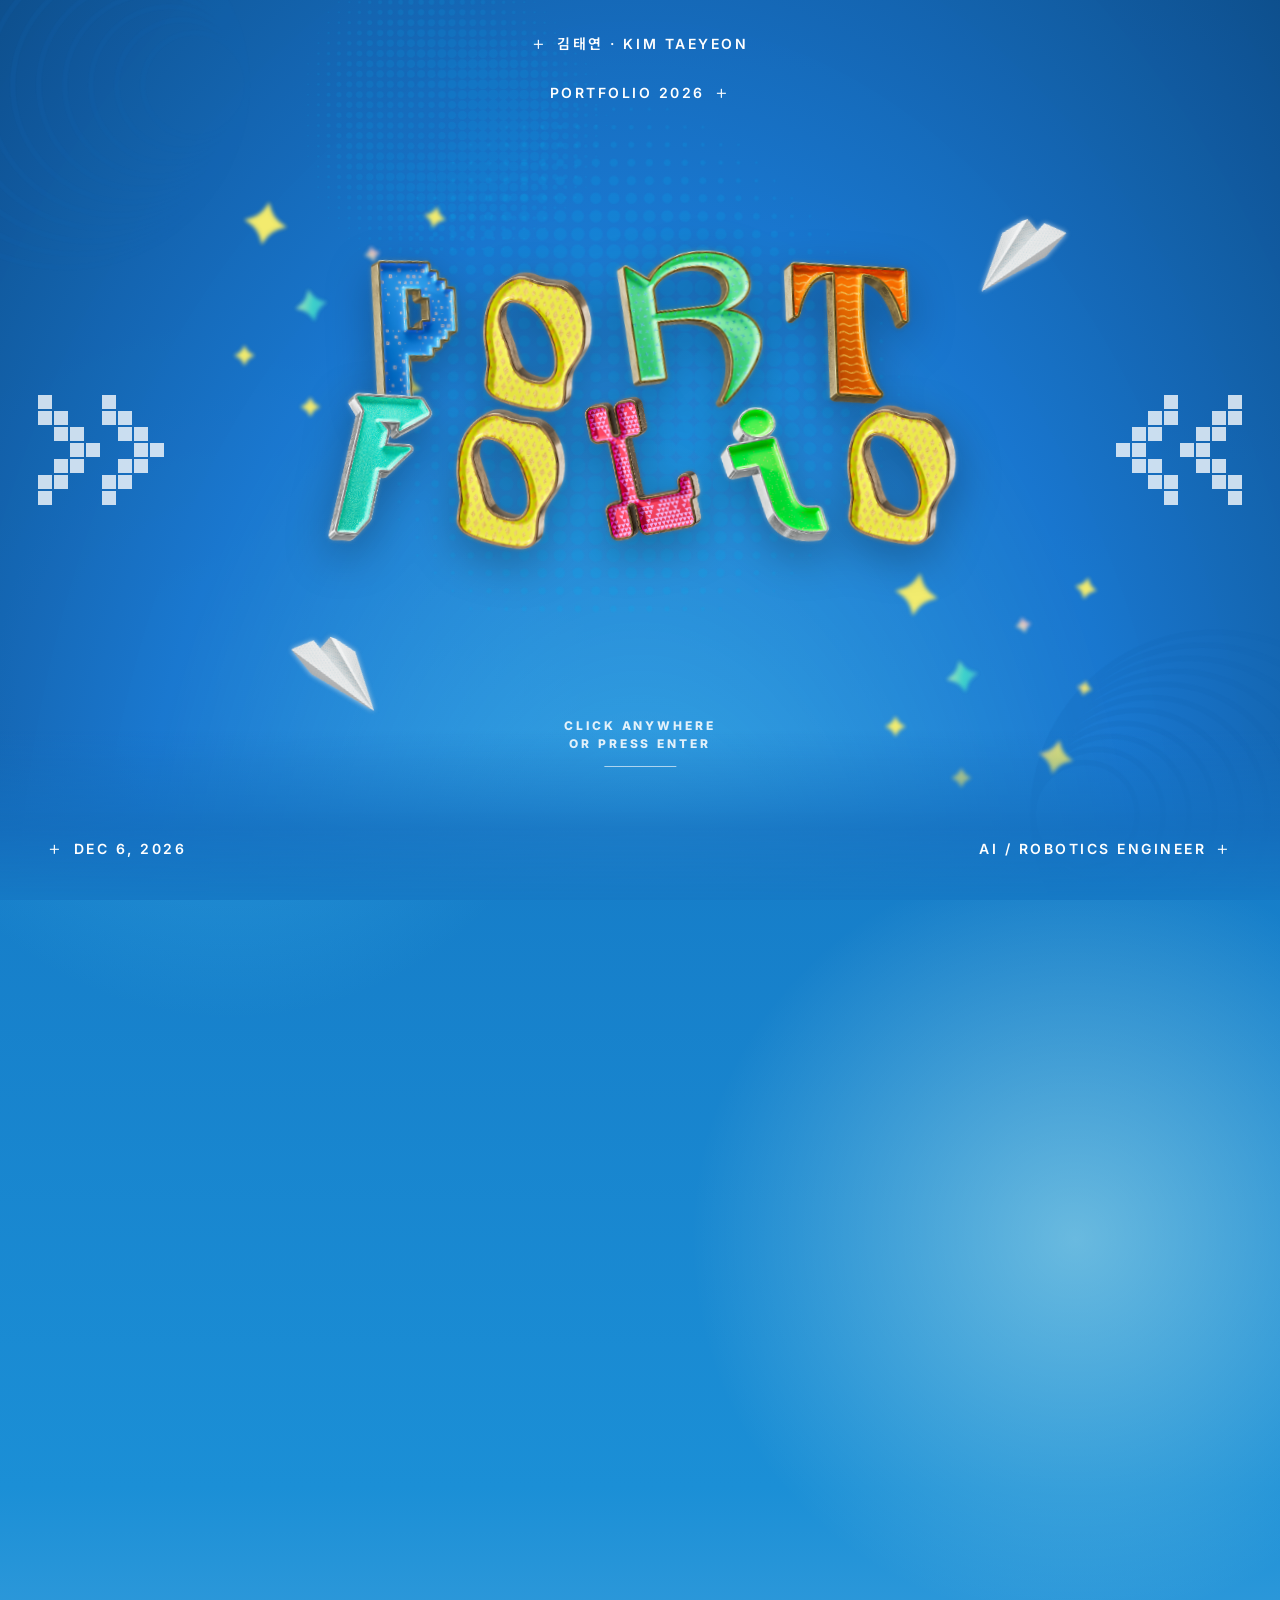
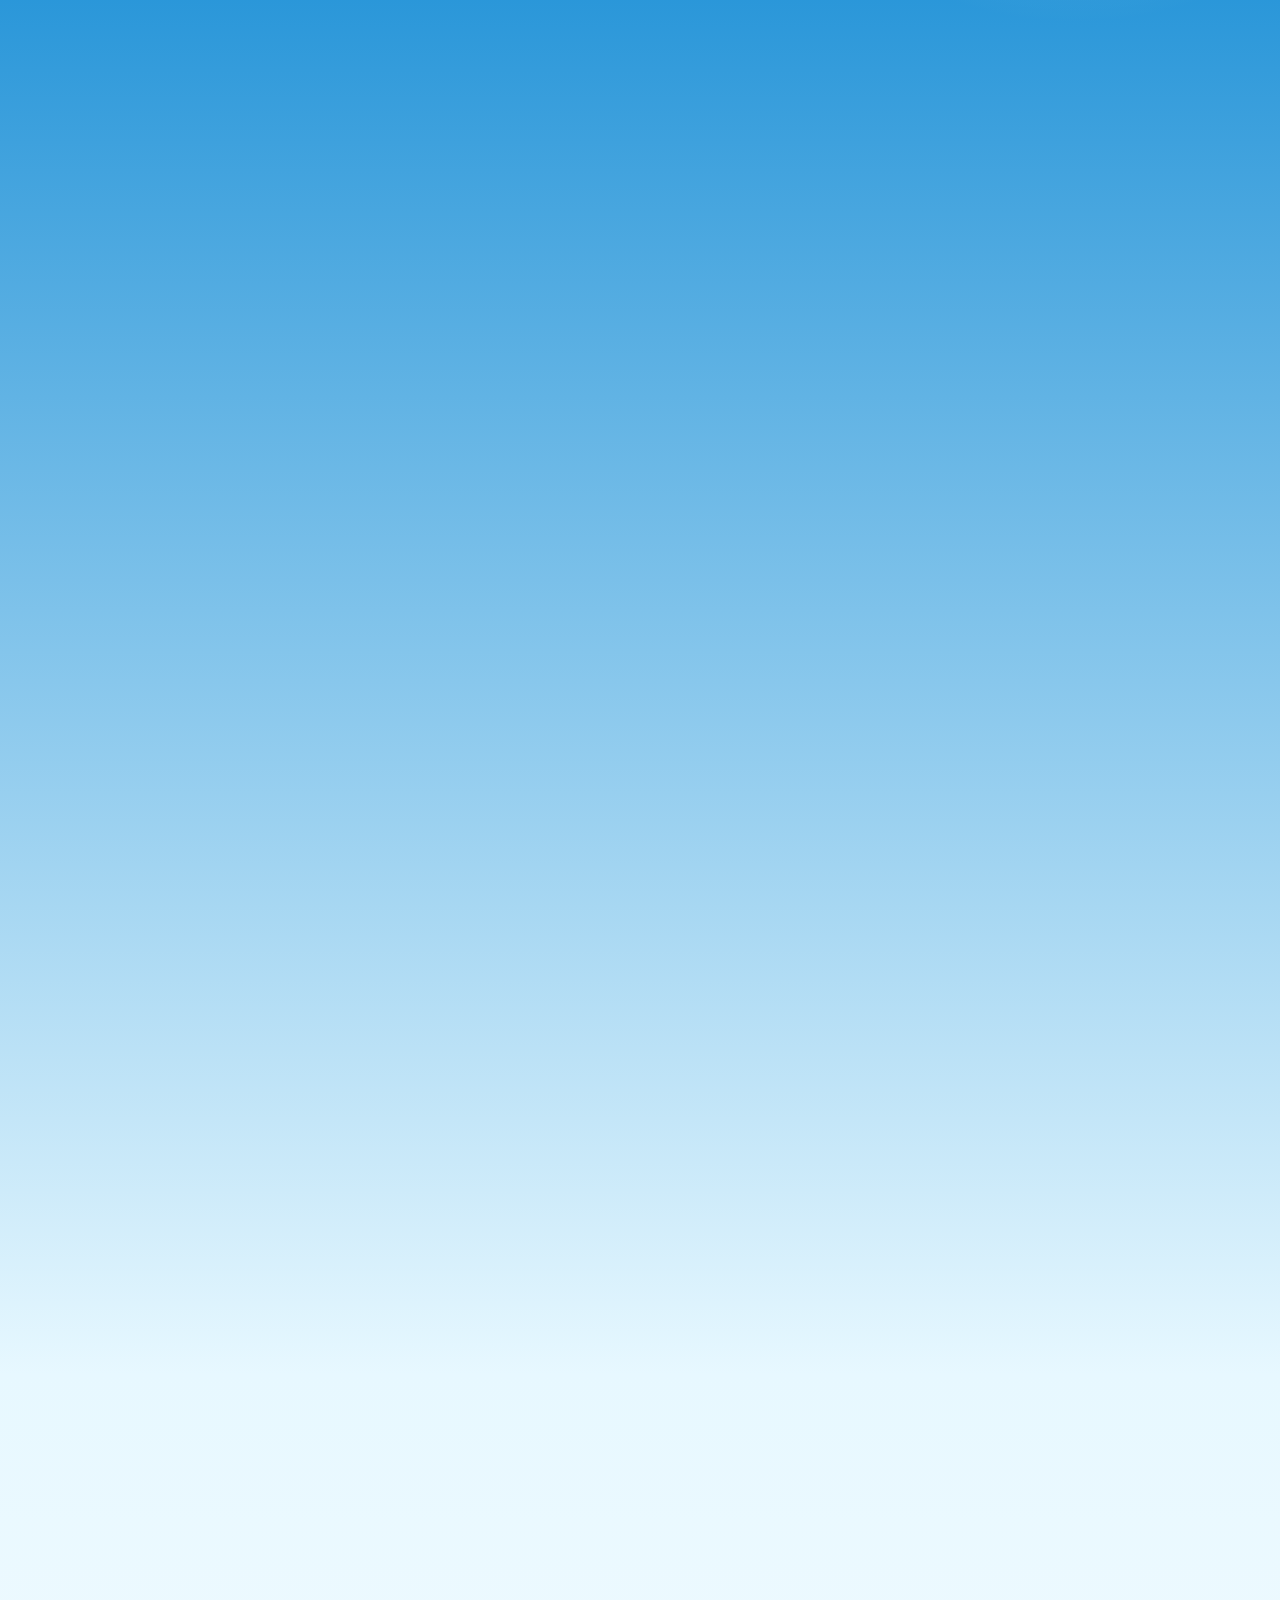
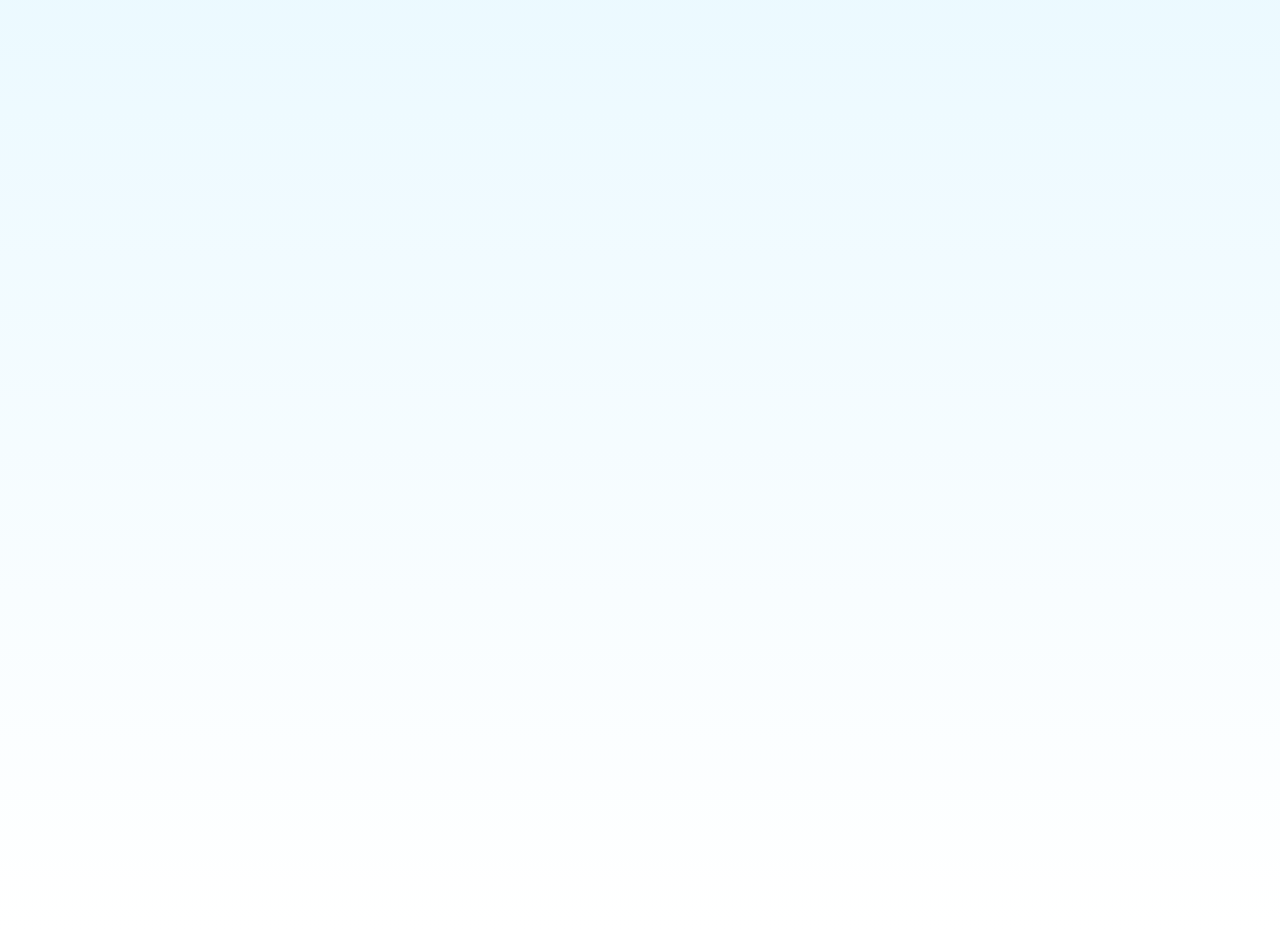
==== commit c80b0235: "design: 프로필 사진 원형 → 자연스러운 카드 스타일로 변경 - 동그라미 크롭 제거, 세로형 포토카드 스타일 적용 - 약간의 기울기(-1.5deg) + hover 시 원상복귀" ====
--- a/index.html
+++ b/index.html
@@ -1,6 +1,6 @@
-<!DOCTYPE html><html lang="ko"> <head><meta charset="UTF-8"><meta name="viewport" content="width=device-width, initial-scale=1.0"><title>김태연 | Portfolio</title><meta name="description" content="김태연 포트폴리오 - AI / Robotics Engineer"><link rel="preconnect" href="https://fonts.googleapis.com"><link rel="preconnect" href="https://fonts.gstatic.com" crossorigin><link href="https://fonts.googleapis.com/css2?family=Caveat:wght@500;700&family=Inter:wght@400;500;600;700;800;900&family=Noto+Sans+KR:wght@400;500;700;900&display=swap" rel="stylesheet"><link rel="stylesheet" href="/_astro/Footer.BfVzMhXK.css"></head> <body class="splash-active">   <section id="home" class="cover"> <!-- Background decorations --> <div class="cover-bg" aria-hidden="true"> <img src="/assets/cover/image14.png" class="bg-circles bg-circles-tl" alt=""> <img src="/assets/cover/image14.png" class="bg-circles bg-circles-br" alt=""> <img src="/assets/cover/image22.png" class="bg-halftone bg-halftone-center" alt=""> <img src="/assets/cover/image22.png" class="bg-halftone bg-halftone-tl" alt=""> <img src="/assets/cover/image13.png" class="bg-stars bg-stars-1" alt=""> <img src="/assets/cover/image13.png" class="bg-stars bg-stars-2" alt=""> <img src="/assets/cover/image12.png" class="bg-plane bg-plane-tr" alt=""> <img src="/assets/cover/image12.png" class="bg-plane bg-plane-bl" alt=""> <!-- Pixel arrows recreated with CSS --> <div class="pixel-arrow pixel-arrow-left" aria-hidden="true"> <div class="pa-row"><i></i><i></i><i></i><i></i><i></i><i></i><i></i><i></i></div> <div class="pa-row"><i></i><i></i><i></i><i></i><i></i><i></i><i></i><i></i></div> <div class="pa-row"><i></i><i></i><i></i><i></i><i></i><i></i><i></i><i></i></div> <div class="pa-row"><i></i><i></i><i></i><i></i><i></i><i></i><i></i><i></i></div> <div class="pa-row"><i></i><i></i><i></i><i></i><i></i><i></i><i></i><i></i></div> <div class="pa-row"><i></i><i></i><i></i><i></i><i></i><i></i><i></i><i></i></div> <div class="pa-row"><i></i><i></i><i></i><i></i><i></i><i></i><i></i><i></i></div> </div> <div class="pixel-arrow pixel-arrow-right" aria-hidden="true"> <div class="pa-row"><i></i><i></i><i></i><i></i><i></i><i></i><i></i><i></i></div> <div class="pa-row"><i></i><i></i><i></i><i></i><i></i><i></i><i></i><i></i></div> <div class="pa-row"><i></i><i></i><i></i><i></i><i></i><i></i><i></i><i></i></div> <div class="pa-row"><i></i><i></i><i></i><i></i><i></i><i></i><i></i><i></i></div> <div class="pa-row"><i></i><i></i><i></i><i></i><i></i><i></i><i></i><i></i></div> <div class="pa-row"><i></i><i></i><i></i><i></i><i></i><i></i><i></i><i></i></div> <div class="pa-row"><i></i><i></i><i></i><i></i><i></i><i></i><i></i><i></i></div> </div> </div> <!-- Top corner labels + capsule nav --> <header class="cover-top"> <div class="corner-label corner-left"> <span class="corner-plus">+</span> <span>김태연 · KIM TAEYEON</span> </div> <div class="corner-label corner-right"> <span>PORTFOLIO 2026</span> <span class="corner-plus">+</span> </div> </header> <!-- 3D letters: PORT / FOLIO --> <div class="title-stack"> <div class="title-row title-row-top"> <img src="/assets/cover/image5.png" class="ltr ltr-p" alt="P"> <img src="/assets/cover/image6.png" class="ltr ltr-o1" alt="O"> <img src="/assets/cover/image7.png" class="ltr ltr-r" alt="R"> <img src="/assets/cover/image8.png" class="ltr ltr-t" alt="T"> </div> <div class="title-row title-row-bottom"> <img src="/assets/cover/image9.png" class="ltr ltr-f" alt="F"> <img src="/assets/cover/image6.png" class="ltr ltr-o2" alt="O"> <img src="/assets/cover/image11.png" class="ltr ltr-l" alt="L"> <img src="/assets/cover/image10.png" class="ltr ltr-i" alt="I"> <img src="/assets/cover/image6.png" class="ltr ltr-o3" alt="O"> </div> </div> <button class="splash-cta" id="splashEnter" type="button"> <span>CLICK ANYWHERE</span> <span>OR PRESS ENTER</span> </button> <!-- Bottom corner labels --> <footer class="cover-bottom"> <div class="corner-label corner-left"> <span class="corner-plus">+</span> <span id="todayLabel">MAY 28, 2026</span> </div> <div class="corner-label corner-right"> <span>AI / ROBOTICS ENGINEER</span> <span class="corner-plus">+</span> </div> </footer> </section>  <nav class="capsule-nav-sticky" id="capsuleNavSticky"> <a href="#introduce" class="cap-tab" data-section="introduce">HOME</a> <a href="#skills" class="cap-tab" data-section="skills">SKILLS</a> <a href="#projects" class="cap-tab" data-section="projects">PROJECTS</a> </nav> <main> <!-- =========================================================
+<!DOCTYPE html><html lang="ko"> <head><meta charset="UTF-8"><meta name="viewport" content="width=device-width, initial-scale=1.0"><title>김태연 | Portfolio</title><meta name="description" content="김태연 포트폴리오 - AI / Robotics Engineer"><link rel="preconnect" href="https://fonts.googleapis.com"><link rel="preconnect" href="https://fonts.gstatic.com" crossorigin><link href="https://fonts.googleapis.com/css2?family=Caveat:wght@500;700&family=Inter:wght@400;500;600;700;800;900&family=Noto+Sans+KR:wght@400;500;700;900&display=swap" rel="stylesheet"><link rel="stylesheet" href="/_astro/Footer.Bke4Fjbj.css"></head> <body class="splash-active">   <section id="home" class="cover"> <!-- Background decorations --> <div class="cover-bg" aria-hidden="true"> <img src="/assets/cover/image14.png" class="bg-circles bg-circles-tl" alt=""> <img src="/assets/cover/image14.png" class="bg-circles bg-circles-br" alt=""> <img src="/assets/cover/image22.png" class="bg-halftone bg-halftone-center" alt=""> <img src="/assets/cover/image22.png" class="bg-halftone bg-halftone-tl" alt=""> <img src="/assets/cover/image13.png" class="bg-stars bg-stars-1" alt=""> <img src="/assets/cover/image13.png" class="bg-stars bg-stars-2" alt=""> <img src="/assets/cover/image12.png" class="bg-plane bg-plane-tr" alt=""> <img src="/assets/cover/image12.png" class="bg-plane bg-plane-bl" alt=""> <!-- Pixel arrows recreated with CSS --> <div class="pixel-arrow pixel-arrow-left" aria-hidden="true"> <div class="pa-row"><i></i><i></i><i></i><i></i><i></i><i></i><i></i><i></i></div> <div class="pa-row"><i></i><i></i><i></i><i></i><i></i><i></i><i></i><i></i></div> <div class="pa-row"><i></i><i></i><i></i><i></i><i></i><i></i><i></i><i></i></div> <div class="pa-row"><i></i><i></i><i></i><i></i><i></i><i></i><i></i><i></i></div> <div class="pa-row"><i></i><i></i><i></i><i></i><i></i><i></i><i></i><i></i></div> <div class="pa-row"><i></i><i></i><i></i><i></i><i></i><i></i><i></i><i></i></div> <div class="pa-row"><i></i><i></i><i></i><i></i><i></i><i></i><i></i><i></i></div> </div> <div class="pixel-arrow pixel-arrow-right" aria-hidden="true"> <div class="pa-row"><i></i><i></i><i></i><i></i><i></i><i></i><i></i><i></i></div> <div class="pa-row"><i></i><i></i><i></i><i></i><i></i><i></i><i></i><i></i></div> <div class="pa-row"><i></i><i></i><i></i><i></i><i></i><i></i><i></i><i></i></div> <div class="pa-row"><i></i><i></i><i></i><i></i><i></i><i></i><i></i><i></i></div> <div class="pa-row"><i></i><i></i><i></i><i></i><i></i><i></i><i></i><i></i></div> <div class="pa-row"><i></i><i></i><i></i><i></i><i></i><i></i><i></i><i></i></div> <div class="pa-row"><i></i><i></i><i></i><i></i><i></i><i></i><i></i><i></i></div> </div> </div> <!-- Top corner labels + capsule nav --> <header class="cover-top"> <div class="corner-label corner-left"> <span class="corner-plus">+</span> <span>김태연 · KIM TAEYEON</span> </div> <div class="corner-label corner-right"> <span>PORTFOLIO 2026</span> <span class="corner-plus">+</span> </div> </header> <!-- 3D letters: PORT / FOLIO --> <div class="title-stack"> <div class="title-row title-row-top"> <img src="/assets/cover/image5.png" class="ltr ltr-p" alt="P"> <img src="/assets/cover/image6.png" class="ltr ltr-o1" alt="O"> <img src="/assets/cover/image7.png" class="ltr ltr-r" alt="R"> <img src="/assets/cover/image8.png" class="ltr ltr-t" alt="T"> </div> <div class="title-row title-row-bottom"> <img src="/assets/cover/image9.png" class="ltr ltr-f" alt="F"> <img src="/assets/cover/image6.png" class="ltr ltr-o2" alt="O"> <img src="/assets/cover/image11.png" class="ltr ltr-l" alt="L"> <img src="/assets/cover/image10.png" class="ltr ltr-i" alt="I"> <img src="/assets/cover/image6.png" class="ltr ltr-o3" alt="O"> </div> </div> <button class="splash-cta" id="splashEnter" type="button"> <span>CLICK ANYWHERE</span> <span>OR PRESS ENTER</span> </button> <!-- Bottom corner labels --> <footer class="cover-bottom"> <div class="corner-label corner-left"> <span class="corner-plus">+</span> <span id="todayLabel">MAY 28, 2026</span> </div> <div class="corner-label corner-right"> <span>AI / ROBOTICS ENGINEER</span> <span class="corner-plus">+</span> </div> </footer> </section>  <nav class="capsule-nav-sticky" id="capsuleNavSticky"> <a href="#introduce" class="cap-tab" data-section="introduce">HOME</a> <a href="#skills" class="cap-tab" data-section="skills">SKILLS</a> <a href="#projects" class="cap-tab" data-section="projects">PROJECTS</a> </nav> <main> <!-- =========================================================
          ABOUT ME (Introduce) — PPT slide2 INTRODUCTION
-         ========================================================= --> <section id="introduce" class="introduce"> <!-- Background decorations --> <div class="sec-deco" aria-hidden="true"> <img src="/assets/intro/image29.png" class="deco-dotcircle deco-dotcircle-1" alt=""> <img src="/assets/intro/image22.png" class="deco-dotcircle deco-dotcircle-2" alt=""> <img src="/assets/intro/image20.png" class="deco-star deco-star-l" alt=""> <img src="/assets/intro/image20.png" class="deco-star deco-star-r" alt=""> <img src="/assets/intro/image28.png" class="deco-dice" alt=""> <img src="/assets/intro/image27.png" class="deco-cursor" alt=""> </div> <div class="section-inner intro-stage"> <!-- Left: big section title + round profile frame --> <div class="intro-left"> <h2 class="big-title section-title-block"> <span class="section-kicker">01 / ABOUT ME</span> <span class="big-title-2">ABOUT</span> <span class="big-title-1">ME</span> </h2> <div class="profile-frame"> <span class="pf-pixel pf-pixel-1"></span> <span class="pf-pixel pf-pixel-2"></span> <span class="pf-pixel pf-pixel-3"></span> <span class="pf-pixel pf-pixel-4"></span> <span class="pf-pixel pf-pixel-5"></span> <div class="profile-circle"> <div class="profile-inner"> <span class="pf-emoji">👩‍💻</span> <span class="pf-cap">profile.png</span> </div> </div> </div> </div> <!-- Right: headline + handwriting + body --> <div class="intro-right"> <h3 class="pp-headline"> <span class="pp-h-1">AI · Robotics</span> <span class="pp-h-2">That Connects<span class="pp-arrow">➜</span></span> </h3> <div class="pp-divider"></div> <p class="pp-greet">
+         ========================================================= --> <section id="introduce" class="introduce"> <!-- Background decorations --> <div class="sec-deco" aria-hidden="true"> <img src="/assets/intro/image29.png" class="deco-dotcircle deco-dotcircle-1" alt=""> <img src="/assets/intro/image22.png" class="deco-dotcircle deco-dotcircle-2" alt=""> <img src="/assets/intro/image20.png" class="deco-star deco-star-l" alt=""> <img src="/assets/intro/image20.png" class="deco-star deco-star-r" alt=""> <img src="/assets/intro/image28.png" class="deco-dice" alt=""> <img src="/assets/intro/image27.png" class="deco-cursor" alt=""> </div> <div class="section-inner intro-stage"> <!-- Left: big section title + round profile frame --> <div class="intro-left"> <h2 class="big-title section-title-block"> <span class="section-kicker">01 / ABOUT ME</span> <span class="big-title-2">ABOUT</span> <span class="big-title-1">ME</span> </h2> <div class="profile-card-wrap"> <div class="profile-card"> <img src="/assets/profile.jpg" alt="김태연 프로필" class="pf-photo"> <div class="pf-card-tag"> <span class="pf-card-name">KIM TAEYEON</span> <span class="pf-card-role">Frontend / AI Engineer</span> </div> </div> <span class="pf-deco pf-deco-1">✦</span> <span class="pf-deco pf-deco-2">+</span> </div> </div> <!-- Right: headline + handwriting + body --> <div class="intro-right"> <h3 class="pp-headline"> <span class="pp-h-1">AI · Robotics</span> <span class="pp-h-2">That Connects<span class="pp-arrow">➜</span></span> </h3> <div class="pp-divider"></div> <p class="pp-greet">
 Hi, I&rsquo;m <span class="handwrite">김태연</span> </p> <p class="pp-desc">
 SSAFY 14기에서 센서·디바이스·실시간 데이터를 사람이 쓰는 서비스로
             잇는 일에 집중해 왔습니다. EMG·IMU 센서와 ESP32·라즈베리파이,
--- a/_astro/Footer.Bke4Fjbj.css
+++ b/_astro/Footer.Bke4Fjbj.css
@@ -0,0 +1 @@
+:root{--blue-primary: #1a77cf;--blue-accent: #00aeef;--blue-light: #56d1ff;--blue-soft: #eaf5ff;--blue-softer: #f4faff;--blue-deep: #0e4f8c;--blue-ink: #083a6b;--blue-sky: #d9f3ff;--blue-ice: #f7fcff;--mint-soft: #d8fff4;--sun-soft: #ffe690;--blue-cover: #1a77cf;--blue-cover-2: #1364b0;--ink: #0f1b2e;--ink-2: #2b3a55;--ink-mute: #6b7894;--line: #d8e8f7;--paper: #fffdf6;--radius-md: 18px;--radius-lg: 28px;--shadow-card: 0 18px 40px -22px rgba(15, 27, 46, .35);--shadow-pop: 0 22px 50px -24px rgba(26, 119, 207, .55);--font-sans: "Inter", "Noto Sans KR", system-ui, -apple-system, "Segoe UI", sans-serif;--font-hand: "Caveat", "Noto Sans KR", cursive}*{box-sizing:border-box}html{scroll-behavior:smooth;scroll-padding-top:154px}body{margin:0;font-family:var(--font-sans);color:var(--ink);background:radial-gradient(circle at 18% 16%,rgba(86,209,255,.34),transparent 28vw),radial-gradient(circle at 84% 30%,rgba(216,255,244,.42),transparent 30vw),linear-gradient(180deg,#0f65b6,#1b8fd6,#e7f8ff 72%,#fff);-webkit-font-smoothing:antialiased;line-height:1.55}body.splash-active{overflow:hidden}img{display:block;max-width:100%}a{color:inherit;text-decoration:none}button{font-family:inherit;cursor:pointer;border:none;background:none}.cover{position:relative;min-height:100vh;background:radial-gradient(ellipse at 50% 110%,#56d1ff94,#1a77cff5 56%,#0e4f8cfa);overflow:hidden;color:#fff;display:flex;flex-direction:column}body.splash-active .cover,body.splash-done .cover{position:fixed;inset:0;z-index:110}body.splash-active main,body.splash-active>.footer{opacity:0}body.splash-done .cover{min-height:0;height:0;overflow:visible;background:transparent;pointer-events:none}body.splash-done .cover:after,body.splash-done .cover-bg,body.splash-done .cover-top,body.splash-done .title-stack,body.splash-done .cover-bottom,body.splash-done .splash-cta{display:none}body.splash-done main,body.splash-done>.footer{animation:pageRiseIn .75s ease both}.cover:after{content:"";position:absolute;left:0;right:0;bottom:-1px;height:170px;z-index:1;pointer-events:none;background:linear-gradient(180deg,#0e4f8c00,#146fbec7 58%,#167ac5)}.cover-bg{position:absolute;inset:0;pointer-events:none;z-index:0}.cover-bg img{position:absolute}body.splash-active .bg-circles{animation:softAssetIn 1.2s ease .08s both}body.splash-active .bg-halftone{animation:softAssetIn 1.25s ease .28s both}body.splash-active .bg-stars-1{animation:starInA 1.1s cubic-bezier(.18,.92,.24,1) .72s both,floatY 6s ease-in-out 1.85s infinite}body.splash-active .bg-stars-2{animation:starInB 1.1s cubic-bezier(.18,.92,.24,1) .88s both,floatY 7s ease-in-out 2s infinite}body.splash-active .bg-plane-tr{animation:planeInTr 1.15s cubic-bezier(.18,.92,.24,1) .98s both,floatX 8s ease-in-out 2.15s infinite}body.splash-active .bg-plane-bl{animation:planeInBl 1.15s cubic-bezier(.18,.92,.24,1) 1.1s both,floatPlaneBl 9s ease-in-out 2.25s infinite}body.splash-exiting .cover-bg img,body.splash-exiting .pixel-arrow{animation:none;opacity:0;transition:opacity .65s ease,transform .85s cubic-bezier(.62,.02,.28,1),filter .75s ease;filter:blur(3px)}body.splash-exiting .bg-circles-tl{transform:translate3d(-12vw,-10vh,0) rotate(180deg) scale(.92)}body.splash-exiting .bg-circles-br{transform:translate3d(12vw,12vh,0) scale(.92)}body.splash-exiting .bg-halftone-center{transform:translate(-50%,-50%) scale(1.18)}body.splash-exiting .bg-halftone-tl{transform:translate3d(-5vw,-9vh,0) scale(1.08)}body.splash-exiting .bg-stars-1{transform:translate3d(-18vw,-10vh,0) rotate(-24deg) scale(.7)}body.splash-exiting .bg-stars-2{transform:translate3d(16vw,12vh,0) rotate(24deg) scale(.7)}body.splash-exiting .bg-plane-tr{transform:translate3d(22vw,-12vh,0) rotate(-28deg) scale(.78)}body.splash-exiting .bg-plane-bl{transform:translate3d(-22vw,14vh,0) rotate(20deg) scaleX(-1) scale(.78)}body.splash-exiting .pixel-arrow-left{transform:translate3d(-14vw,-50%,0)}body.splash-exiting .pixel-arrow-right{transform:translate3d(14vw,-50%,0)}.bg-circles{width:380px;opacity:.18;filter:brightness(2)}.bg-circles-tl{top:-100px;left:-120px;transform:rotate(180deg)}.bg-circles-br{bottom:-100px;right:-120px}.bg-halftone{--asset-opacity: .32;opacity:.32;mix-blend-mode:screen}.bg-halftone-center{--asset-opacity: .18;width:520px;top:40%;left:50%;transform:translate(-50%,-50%);opacity:.18}.bg-halftone-tl{--asset-opacity: .14;width:300px;top:-40px;left:24%;opacity:.14}.bg-stars{width:220px;opacity:.95}.bg-stars-1{top:22%;left:18%;animation:floatY 6s ease-in-out infinite}.bg-stars-2{bottom:12%;right:14%;animation:floatY 7s ease-in-out -2s infinite}.bg-plane{width:110px;filter:drop-shadow(0 8px 18px rgba(0,0,0,.25))}.bg-plane-tr{top:24%;right:16%;transform:rotate(-18deg);animation:floatX 8s ease-in-out infinite}.bg-plane-bl{bottom:22%;left:22%;transform:rotate(20deg) scaleX(-1);animation:floatPlaneBl 9s ease-in-out -3s infinite}@keyframes floatY{0%,to{transform:translateY(0)}50%{transform:translateY(-14px)}}@keyframes floatX{0%,to{transform:translate(0) rotate(-18deg)}50%{transform:translate(10px,-8px) rotate(-14deg)}}@keyframes floatPlaneBl{0%,to{transform:translate(0) rotate(20deg) scaleX(-1)}50%{transform:translate(-10px,8px) rotate(16deg) scaleX(-1)}}@keyframes arrowInLeft{0%{opacity:0;transform:translate3d(-160px,-50%,0) scale(.92);filter:blur(4px)}72%{opacity:.88;transform:translate3d(8px,-50%,0) scale(1.02);filter:blur(0)}to{opacity:.78;transform:translate3d(0,-50%,0) scale(1);filter:blur(0)}}@keyframes arrowInRight{0%{opacity:0;transform:translate3d(160px,-50%,0) scale(.92);filter:blur(4px)}72%{opacity:.88;transform:translate3d(-8px,-50%,0) scale(1.02);filter:blur(0)}to{opacity:.78;transform:translate3d(0,-50%,0) scale(1);filter:blur(0)}}.pixel-arrow{position:absolute;top:50%;transform:translateY(-50%);display:grid;gap:2px;opacity:.78}.pixel-arrow-left{left:clamp(12px,3vw,42px)}.pixel-arrow-right{right:clamp(12px,3vw,42px)}body.splash-active .pixel-arrow-left{animation:arrowInLeft 1.8s cubic-bezier(.18,.92,.24,1) .48s both}body.splash-active .pixel-arrow-right{animation:arrowInRight 1.8s cubic-bezier(.18,.92,.24,1) .48s both}.pa-row{display:grid;grid-template-columns:repeat(8,14px);gap:2px}.pa-row i{width:14px;height:14px;background:transparent}.pa-row i.on{background:#fff;box-shadow:0 0 6px #ffffff40}.pixel-arrow-left .pa-row:nth-child(1) i:nth-child(1){background:#fff}.pixel-arrow-left .pa-row:nth-child(1) i:nth-child(5){background:#fff}.pixel-arrow-left .pa-row:nth-child(2) i:nth-child(1),.pixel-arrow-left .pa-row:nth-child(2) i:nth-child(2),.pixel-arrow-left .pa-row:nth-child(2) i:nth-child(5),.pixel-arrow-left .pa-row:nth-child(2) i:nth-child(6){background:#fff}.pixel-arrow-left .pa-row:nth-child(3) i:nth-child(2),.pixel-arrow-left .pa-row:nth-child(3) i:nth-child(3),.pixel-arrow-left .pa-row:nth-child(3) i:nth-child(6),.pixel-arrow-left .pa-row:nth-child(3) i:nth-child(7){background:#fff}.pixel-arrow-left .pa-row:nth-child(4) i:nth-child(3),.pixel-arrow-left .pa-row:nth-child(4) i:nth-child(4),.pixel-arrow-left .pa-row:nth-child(4) i:nth-child(7),.pixel-arrow-left .pa-row:nth-child(4) i:nth-child(8){background:#fff}.pixel-arrow-left .pa-row:nth-child(5) i:nth-child(2),.pixel-arrow-left .pa-row:nth-child(5) i:nth-child(3),.pixel-arrow-left .pa-row:nth-child(5) i:nth-child(6),.pixel-arrow-left .pa-row:nth-child(5) i:nth-child(7){background:#fff}.pixel-arrow-left .pa-row:nth-child(6) i:nth-child(1),.pixel-arrow-left .pa-row:nth-child(6) i:nth-child(2),.pixel-arrow-left .pa-row:nth-child(6) i:nth-child(5),.pixel-arrow-left .pa-row:nth-child(6) i:nth-child(6){background:#fff}.pixel-arrow-left .pa-row:nth-child(7) i:nth-child(1),.pixel-arrow-left .pa-row:nth-child(7) i:nth-child(5){background:#fff}.pixel-arrow-right .pa-row:nth-child(1) i:nth-child(4),.pixel-arrow-right .pa-row:nth-child(1) i:nth-child(8){background:#fff}.pixel-arrow-right .pa-row:nth-child(2) i:nth-child(3),.pixel-arrow-right .pa-row:nth-child(2) i:nth-child(4),.pixel-arrow-right .pa-row:nth-child(2) i:nth-child(7),.pixel-arrow-right .pa-row:nth-child(2) i:nth-child(8){background:#fff}.pixel-arrow-right .pa-row:nth-child(3) i:nth-child(2),.pixel-arrow-right .pa-row:nth-child(3) i:nth-child(3),.pixel-arrow-right .pa-row:nth-child(3) i:nth-child(6),.pixel-arrow-right .pa-row:nth-child(3) i:nth-child(7){background:#fff}.pixel-arrow-right .pa-row:nth-child(4) i:nth-child(1),.pixel-arrow-right .pa-row:nth-child(4) i:nth-child(2),.pixel-arrow-right .pa-row:nth-child(4) i:nth-child(5),.pixel-arrow-right .pa-row:nth-child(4) i:nth-child(6){background:#fff}.pixel-arrow-right .pa-row:nth-child(5) i:nth-child(2),.pixel-arrow-right .pa-row:nth-child(5) i:nth-child(3),.pixel-arrow-right .pa-row:nth-child(5) i:nth-child(6),.pixel-arrow-right .pa-row:nth-child(5) i:nth-child(7){background:#fff}.pixel-arrow-right .pa-row:nth-child(6) i:nth-child(3),.pixel-arrow-right .pa-row:nth-child(6) i:nth-child(4),.pixel-arrow-right .pa-row:nth-child(6) i:nth-child(7),.pixel-arrow-right .pa-row:nth-child(6) i:nth-child(8){background:#fff}.pixel-arrow-right .pa-row:nth-child(7) i:nth-child(4),.pixel-arrow-right .pa-row:nth-child(7) i:nth-child(8){background:#fff}.cover-top{position:fixed;top:28px;left:50%;z-index:120;width:min(880px,calc(100vw - 48px));transform:translate(-50%);display:flex;flex-direction:column;align-items:center;justify-content:center;padding:0;gap:18px;pointer-events:none;transition:opacity .35s ease,transform .35s ease,color .35s ease}body.splash-active .cover-top{opacity:0;transform:translate(-50%) translateY(-10px);animation:mastheadIn .9s ease 2.25s both}.cover-top .capsule-nav,.cover-top .corner-label{pointer-events:auto}.corner-label{display:inline-flex;align-items:center;gap:10px;font-size:14px;letter-spacing:.18em;font-weight:600;color:#fff;white-space:nowrap}.corner-label.corner-left,.corner-label.corner-right{justify-content:center}.corner-plus{font-size:20px;font-weight:300;opacity:.95}.capsule-nav{display:inline-flex;align-items:center;gap:14px}.cap-tab{padding:10px 26px;border:1.5px solid rgba(255,255,255,.88);border-radius:999px;font-size:13px;letter-spacing:.2em;font-weight:600;color:#fff;transition:background-color .35s ease,color .35s ease,transform .25s ease,box-shadow .35s ease,border-color .35s ease;background:#4684cd2e;position:relative;white-space:nowrap;overflow:hidden;backdrop-filter:blur(6px);-webkit-backdrop-filter:blur(6px)}.cap-tab:after{content:"";position:absolute;inset:-1px auto -1px -42%;width:36%;background:linear-gradient(90deg,transparent,rgba(255,255,255,.5),transparent);transform:skew(-18deg);opacity:0}.cap-tab:hover{background:#ffffff29;transform:translateY(-1px)}.cap-tab:hover:after,.cap-tab.active:after{animation:tabShine 1.1s ease}.cap-tab.active{background:#fff;color:var(--blue-primary);box-shadow:0 8px 22px -10px #00000073}body[data-current-section=projects] .cover-top,body[data-current-section=contact] .cover-top,body[data-current-section=projects] .cover-top .corner-label,body[data-current-section=contact] .cover-top .corner-label{color:var(--blue-ink)}body[data-current-section=projects] .cover-top .cap-tab,body[data-current-section=contact] .cover-top .cap-tab{color:var(--blue-ink);border-color:#1a77cf73;background:#e5f7ff8f}body[data-current-section=projects] .cover-top .cap-tab:hover,body[data-current-section=contact] .cover-top .cap-tab:hover{background:#1a77cf1a}body[data-current-section=projects] .cover-top .cap-tab.active,body[data-current-section=contact] .cover-top .cap-tab.active{color:#fff;border-color:#1a77cfe6;background:#1a77cfeb}@keyframes tabShine{0%{opacity:0;transform:translate(0) skew(-18deg)}18%{opacity:1}to{opacity:0;transform:translate(420%) skew(-18deg)}}.title-stack{position:relative;z-index:2;flex:1;display:flex;flex-direction:column;align-items:center;justify-content:center;gap:0;padding:20px 8% 40px}.title-row{display:flex;align-items:flex-end;justify-content:center;gap:clamp(4px,.8vw,14px);filter:drop-shadow(0 14px 22px rgba(0,0,0,.28))}.title-row-top{animation:heroRise .9s cubic-bezier(.18,.92,.24,1) both}.title-row-bottom{margin-top:-2vw}.title-row-bottom{animation:heroRise .9s cubic-bezier(.18,.92,.24,1) .12s both}.ltr{--base-transform: rotate(0deg);--fly-x: 0px;--fly-y: 64px;--fly-r: -18deg;height:clamp(72px,13vw,150px);width:auto;transform:var(--base-transform);animation:letterSplashIn .9s cubic-bezier(.18,.92,.24,1) both;transition:transform .3s ease;will-change:transform,opacity,filter}.ltr:hover{transform:translateY(-8px) rotate(-2deg) scale(1.05)}.ltr-p{--base-transform: rotate(-6deg);--fly-x: -24vw;--fly-y: -16vh;--fly-r: -38deg;height:clamp(80px,14vw,160px);animation-delay:1.2s}.ltr-o1{--base-transform: rotate(2deg);--fly-x: -10vw;--fly-y: -22vh;--fly-r: 28deg;margin-bottom:-6px;animation-delay:1.3s}.ltr-r{--base-transform: rotate(4deg);--fly-x: 8vw;--fly-y: -20vh;--fly-r: -22deg;height:clamp(86px,15vw,168px);animation-delay:1.4s}.ltr-t{--base-transform: rotate(-3deg);--fly-x: 23vw;--fly-y: -13vh;--fly-r: 34deg;height:clamp(82px,14vw,158px);animation-delay:1.5s}.ltr-f{--base-transform: rotate(-2deg);--fly-x: -25vw;--fly-y: 15vh;--fly-r: 30deg;height:clamp(82px,14vw,160px);animation-delay:1.36s}.ltr-o2{--base-transform: rotate(3deg);--fly-x: -12vw;--fly-y: 22vh;--fly-r: -30deg;margin-bottom:-8px;animation-delay:1.48s}.ltr-l{--base-transform: rotate(-1deg);--fly-x: 4vw;--fly-y: 24vh;--fly-r: 42deg;height:clamp(80px,13vw,155px);animation-delay:1.58s}.ltr-i{--base-transform: rotate(-4deg);--fly-x: 14vw;--fly-y: 20vh;--fly-r: -34deg;height:clamp(78px,12vw,150px);margin-bottom:-4px;animation-delay:1.68s}.ltr-o3{--base-transform: rotate(2deg);--fly-x: 26vw;--fly-y: 13vh;--fly-r: 24deg;margin-bottom:-4px;animation-delay:1.78s}body.splash-exiting .ltr{animation:none;opacity:0;filter:blur(4px);transition:transform .9s cubic-bezier(.62,.02,.28,1),opacity .7s ease,filter .75s ease}body.splash-exiting .ltr-p{transform:translate3d(-24vw,-18vh,0) rotate(-34deg) scale(.78)}body.splash-exiting .ltr-o1{transform:translate3d(-10vw,-28vh,0) rotate(26deg) scale(.76)}body.splash-exiting .ltr-r{transform:translate3d(9vw,-25vh,0) rotate(-22deg) scale(.78)}body.splash-exiting .ltr-t{transform:translate3d(27vw,-17vh,0) rotate(32deg) scale(.78)}body.splash-exiting .ltr-f{transform:translate3d(-28vw,10vh,0) rotate(26deg) scale(.78)}body.splash-exiting .ltr-o2{transform:translate3d(-12vw,26vh,0) rotate(-26deg) scale(.76)}body.splash-exiting .ltr-l{transform:translate3d(3vw,31vh,0) rotate(36deg) scale(.76)}body.splash-exiting .ltr-i{transform:translate3d(15vw,25vh,0) rotate(-30deg) scale(.78)}body.splash-exiting .ltr-o3{transform:translate3d(29vw,11vh,0) rotate(24deg) scale(.78)}.cover-bottom{position:relative;z-index:2;display:flex;justify-content:space-between;align-items:center;padding:24px 48px 36px;will-change:transform,opacity}body.splash-active .cover-bottom{opacity:0;transform:translateY(12px);animation:bottomLabelIn .85s ease 2.15s both}.splash-cta{position:absolute;left:50%;bottom:132px;z-index:3;transform:translate(-50%);display:inline-flex;flex-direction:column;align-items:center;gap:2px;color:#fff;font-size:12px;font-weight:800;letter-spacing:.24em;line-height:1.35;text-align:center;opacity:0;animation:ctaIn .75s ease 2.65s both,ctaPulse 1.8s ease-in-out 3.4s infinite}.splash-cta:after{content:"";width:72px;height:1px;margin-top:12px;background:#ffffffb8}body.splash-exiting .splash-cta{opacity:0;transform:translate(-50%) translateY(22px);transition:opacity .35s ease,transform .45s ease;animation:none}@keyframes ctaIn{0%{opacity:0;transform:translate(-50%) translateY(18px)}to{opacity:.86;transform:translate(-50%) translateY(0)}}@keyframes ctaPulse{0%,to{opacity:.72;transform:translate(-50%) translateY(0)}50%{opacity:1;transform:translate(-50%) translateY(-4px)}}@keyframes mastheadIn{0%{opacity:0;transform:translate(-50%) translateY(-12px)}to{opacity:1;transform:translate(-50%) translateY(0)}}@keyframes bottomLabelIn{0%{opacity:0;transform:translateY(14px)}to{opacity:1;transform:translateY(0)}}@keyframes heroRise{0%{opacity:0;transform:translateY(34px) scale(.98)}to{opacity:1;transform:translateY(0) scale(1)}}@keyframes letterSplashIn{0%{opacity:0;filter:blur(8px);transform:translate3d(var(--fly-x),var(--fly-y),0) rotate(var(--fly-r)) scale(.72)}70%{opacity:1;filter:blur(0);transform:translate3d(0,-8px,0) var(--base-transform) scale(1.04)}to{opacity:1;filter:blur(0);transform:var(--base-transform)}}@keyframes softAssetIn{0%{opacity:0;filter:blur(8px)}to{opacity:var(--asset-opacity, .18);filter:blur(0)}}@keyframes starInA{0%{opacity:0;transform:translate3d(-12vw,-8vh,0) rotate(-18deg) scale(.7);filter:blur(5px)}to{opacity:.95;transform:translateY(0);filter:blur(0)}}@keyframes starInB{0%{opacity:0;transform:translate3d(14vw,8vh,0) rotate(18deg) scale(.7);filter:blur(5px)}to{opacity:.95;transform:translateY(0);filter:blur(0)}}@keyframes planeInTr{0%{opacity:0;transform:translate3d(18vw,-10vh,0) rotate(-34deg) scale(.72);filter:blur(5px)}to{opacity:1;transform:rotate(-18deg);filter:blur(0)}}@keyframes planeInBl{0%{opacity:0;transform:translate3d(-18vw,12vh,0) rotate(40deg) scale(.72);filter:blur(5px)}to{opacity:1;transform:rotate(20deg) scaleX(-1);filter:blur(0)}}@keyframes pageRiseIn{0%{opacity:0;transform:translateY(24px)}to{opacity:1;transform:translateY(0)}}.capsule-nav-sticky{position:fixed;top:22px;left:50%;transform:translate(-50%);z-index:100;display:inline-flex;align-items:center;gap:14px;padding:0;max-width:calc(100vw - 32px);background:transparent;border:none;box-shadow:none;transition:opacity .35s ease}.capsule-nav-sticky.show{transform:translate(-50%)}.capsule-nav-sticky .cap-tab{padding:10px 22px;font-size:12px;border-width:1.5px;background:#0d498652;backdrop-filter:blur(10px);-webkit-backdrop-filter:blur(10px)}body.splash-active .capsule-nav-sticky,body.splash-exiting .capsule-nav-sticky{display:none}body[data-current-section=projects] .capsule-nav-sticky .cap-tab,body[data-current-section=contact] .capsule-nav-sticky .cap-tab{color:var(--blue-ink);border-color:#1a77cf8c;background:#ffffffc7}body[data-current-section=projects] .capsule-nav-sticky .cap-tab:hover,body[data-current-section=contact] .capsule-nav-sticky .cap-tab:hover{background:#fffffff2}body[data-current-section=projects] .capsule-nav-sticky .cap-tab.active,body[data-current-section=contact] .capsule-nav-sticky .cap-tab.active{background:var(--blue-primary);color:#fff;border-color:var(--blue-primary)}.section-inner{max-width:1180px;margin:0 auto;padding:0 32px}main>section{isolation:isolate;scroll-margin-top:90px}.section-head{text-align:center;margin-bottom:56px}.section-head-light{color:#fff}.section-eyebrow{display:inline-block;font-size:13px;letter-spacing:.3em;color:var(--blue-primary);font-weight:700;margin-bottom:16px;background:#1a77cf1a;padding:6px 14px;border-radius:999px}.section-head-light .section-eyebrow{color:#fff;background:#ffffff2e}.section-title{font-size:clamp(38px,5vw,56px);font-weight:800;letter-spacing:-1.5px;margin:0 0 18px;line-height:1.15}.section-title .hilite{background:linear-gradient(transparent 60%,var(--blue-light) 60%);padding:0 4px}.dot-end{color:var(--blue-accent);display:inline-block}.section-lead{font-size:16px;color:var(--ink-2);margin:0 auto;max-width:620px;line-height:1.75}.section-head-light .section-lead{color:#ffffffd9}.sec-deco{position:absolute;inset:0;pointer-events:none;overflow:hidden;z-index:0}.sec-deco img{position:absolute}.deco-dotcircle{opacity:.18;mix-blend-mode:screen}.deco-dotcircle-1{width:600px;top:-120px;right:-120px;opacity:.2}.deco-dotcircle-2{width:280px;bottom:-60px;left:-40px;opacity:.18}.deco-dotcircle-tl{width:320px;top:-80px;left:-60px;opacity:.18}.deco-dotcircle-br{width:380px;bottom:-100px;right:-80px;opacity:.22}.deco-star{width:180px;opacity:.55}.deco-star-l{top:8%;left:6%;animation:floatY 7s ease-in-out infinite}.deco-star-r{bottom:14%;right:10%;animation:floatY 8s ease-in-out -3s infinite}.deco-star-tl{top:14%;left:8%;opacity:.5;animation:floatY 7s ease-in-out infinite}.deco-star-br{bottom:18%;right:8%;opacity:.45;animation:floatY 8s ease-in-out -3s infinite}.deco-dice{width:110px;top:22%;left:7%;transform:rotate(-12deg);filter:drop-shadow(0 18px 24px rgba(0,0,0,.35));animation:floatX 9s ease-in-out infinite}.deco-cursor{width:95px;bottom:18%;right:12%;transform:rotate(8deg);filter:drop-shadow(0 14px 22px rgba(0,0,0,.35));animation:floatX 10s ease-in-out -2s infinite}.big-title{display:flex;flex-direction:column;gap:0;margin:0 0 24px;font-weight:900;letter-spacing:-2px;line-height:.9;color:#fff;transform:rotate(-2deg)}.big-title-1,.big-title-2{display:block;font-size:clamp(54px,8.5vw,130px)}.big-title-2{-webkit-text-stroke:2px #fff;color:transparent;text-stroke:2px #fff}.big-title-dark{color:var(--ink)}.big-title-dark .big-title-2{-webkit-text-stroke-color:var(--blue-primary)}.section-title-block{gap:6px;align-items:flex-start;text-align:left;letter-spacing:0;line-height:.9;transform:none}.section-title-block .section-kicker{display:block;margin:0 0 8px 2px;color:var(--blue-light);font-size:12px;font-weight:900;letter-spacing:.22em;line-height:1}.section-title-block .big-title-1,.section-title-block .big-title-2{font-size:clamp(52px,8vw,112px);letter-spacing:0;line-height:.88;white-space:nowrap}.section-title-block .big-title-1{color:#fff}.big-title-dark.section-title-block .section-kicker{color:var(--blue-primary)}.big-title-dark.section-title-block .big-title-1{color:var(--ink)}.proj-head-left .big-title.section-title-block{transform:none}.big-sub{font-size:clamp(20px,2.6vw,32px);font-weight:700;color:#fff;margin:0 0 24px}.handwrite{font-family:var(--font-hand);color:var(--blue-light);font-size:1.4em;font-weight:700;letter-spacing:0}.handwrite-lg{font-family:var(--font-hand);color:var(--blue-primary);font-size:clamp(72px,10vw,150px);font-weight:700;display:inline-block;margin-left:16px;transform:rotate(-4deg);line-height:.9;letter-spacing:-2px}.introduce{position:relative;padding:130px 0 105px;background:linear-gradient(180deg,#167ac5,#137bc7fa 42%,#116fb7),radial-gradient(ellipse at 80% 4%,rgba(216,255,244,.26),transparent 46%);color:#fff;overflow:hidden}.introduce:before,.skills:before,.projects:before,.contact-bar:before{content:"";position:absolute;left:0;right:0;top:-1px;height:150px;z-index:0;pointer-events:none}.introduce:before{background:linear-gradient(180deg,#167ac5,#167ac500)}.intro-stage{position:relative;z-index:1;display:grid;grid-template-columns:1fr 1.05fr;gap:60px;align-items:center;margin-bottom:80px}.intro-left{position:relative}.profile-card-wrap{position:relative;display:inline-block;margin-top:24px}.profile-card{width:220px;border-radius:16px;overflow:hidden;box-shadow:0 24px 60px -10px #00000059,0 4px 16px #0000001f;background:#fff;transform:rotate(-1.5deg);transition:transform .3s ease,box-shadow .3s ease}.profile-card:hover{transform:rotate(0) scale(1.02);box-shadow:0 32px 72px -10px #0006,0 6px 20px #00000026}.pf-photo{width:100%;height:280px;object-fit:cover;object-position:center top;display:block}.pf-card-tag{padding:10px 14px 12px;background:#fff;display:flex;flex-direction:column;gap:2px}.pf-card-name{font-size:11px;font-weight:800;letter-spacing:.12em;color:var(--ink)}.pf-card-role{font-size:10px;color:var(--ink-mute);letter-spacing:.04em}.pf-deco{position:absolute;font-weight:700;color:var(--blue-primary);opacity:.5;pointer-events:none}.pf-deco-1{font-size:22px;top:-12px;right:-18px}.pf-deco-2{font-size:28px;bottom:20px;left:-22px;opacity:.3}.pf-pixel{position:absolute;background:#fff;width:22px;height:22px;border-radius:3px}.pf-pixel-1{top:-10px;left:38%}.pf-pixel-2{top:20%;left:-18px;width:26px;height:26px}.pf-pixel-3{bottom:14%;left:-10px;width:16px;height:16px}.pf-pixel-4{top:24%;right:-16px;width:18px;height:18px}.pf-pixel-5{bottom:-10px;right:30%;width:24px;height:24px}.intro-right{position:relative}.pp-headline{font-size:clamp(38px,5.2vw,64px);font-weight:800;letter-spacing:-1.5px;line-height:1;margin:0 0 18px;color:#fff}.pp-headline span{display:block}.pp-h-2{display:flex!important;align-items:center;gap:14px;margin-top:6px}.pp-arrow{font-size:.7em;font-weight:900;color:var(--blue-light);display:inline-block}.pp-divider{width:80px;height:3px;background:#fff;border-radius:4px;margin:18px 0 20px;opacity:.85}.pp-greet{font-size:22px;font-weight:600;margin:0 0 8px;color:#fff}.pp-greet .handwrite{color:var(--blue-light);font-size:1.7em;margin-left:6px}.pp-desc{font-size:15px;line-height:1.85;color:#ffffffe6;margin:0 0 24px;max-width:480px}.pp-desc.light{color:#ffffffd9}.pp-meta{list-style:none;padding:0;margin:0;display:flex;flex-direction:column;gap:6px}.pp-meta li{font-size:14px;font-weight:500;color:#ffffffeb}.pp-meta span{display:inline-block;width:92px;font-size:11px;letter-spacing:.18em;font-weight:700;color:var(--blue-light)}.intro-grid{display:grid;grid-template-columns:repeat(4,1fr);gap:18px;position:relative;z-index:1}.intro-card{position:relative;background:#fffffff2;border-radius:var(--radius-md);padding:26px 22px;transition:.25s ease;color:var(--ink)}.intro-card:hover{transform:translateY(-6px) rotate(-1deg);box-shadow:0 22px 50px -22px #00000080}.card-tag{display:inline-block;font-size:10px;font-weight:800;letter-spacing:.2em;padding:4px 10px;border-radius:999px;background:var(--blue-soft);color:var(--blue-primary);margin-bottom:14px}.card-emoji{font-size:32px;margin-bottom:10px}.intro-card h4{font-size:16px;margin:0 0 8px;font-weight:800}.intro-card p{font-size:13.5px;color:var(--ink-2);margin:0;line-height:1.7}.skills{padding:130px 0 120px;background:linear-gradient(180deg,#116fb7,#1f92cf 58%,#82def6fa),radial-gradient(ellipse at 0% 100%,rgba(255,230,144,.22),transparent 45%);position:relative;overflow:hidden;color:#fff}.skills:before{background:linear-gradient(180deg,#116fb7,#116fb700)}.skills-grid{position:relative;z-index:1;display:grid;grid-template-columns:1fr 1.1fr;gap:56px;align-items:start}.skills-left{padding-top:10px}.skills-right{padding-top:30px}.skills-tabs{display:flex;gap:8px;margin-bottom:28px;flex-wrap:wrap}.skill-tab{padding:10px 18px;border-radius:999px;font-size:12px;letter-spacing:.18em;font-weight:700;color:#fff;background:transparent;border:1.5px solid rgba(255,255,255,.4);transition:background-color .3s ease,color .3s ease,transform .2s ease}.skill-tab:hover{background:#ffffff1f;transform:translateY(-1px)}.skill-tab.active{background:#fff;color:var(--blue-primary);border-color:#fff;box-shadow:0 10px 22px -10px #00000073}.skills-panels{position:relative;z-index:1;min-height:220px}.skill-panel{display:none;flex-wrap:wrap;gap:12px;animation:fadeUp .35s ease}.skill-panel.active{display:flex}@keyframes fadeUp{0%{opacity:0;transform:translateY(8px)}to{opacity:1;transform:translateY(0)}}.skill-chip{display:inline-flex;align-items:center;gap:10px;padding:14px 22px;background:#fff;border-radius:14px;font-size:15px;font-weight:600;color:var(--ink);transition:.2s;box-shadow:0 10px 30px -14px #0006}.skill-chip img,.skill-chip .chip-mono{width:22px;height:22px;flex:0 0 22px}.skill-chip img{object-fit:contain}.skill-chip .chip-mono{display:inline-grid;place-items:center;line-height:1}.skill-chip:hover{transform:translateY(-3px) rotate(-1deg)}.skill-chip span{font-size:18px}.projects{padding:130px 0 105px;background:radial-gradient(circle at 12% 16%,rgba(216,255,244,.65),transparent 28vw),radial-gradient(circle at 84% 20%,rgba(86,209,255,.24),transparent 26vw),linear-gradient(180deg,#dff6ff 0%,var(--blue-ice) 34%,#ffffff 100%);position:relative;overflow:hidden}.projects:before{background:linear-gradient(180deg,#82def6f5,#dff6ffd1 42%,#dff6ff00)}.proj-head{position:relative;z-index:1;display:grid;grid-template-columns:1.4fr 1fr;gap:32px;align-items:end;margin-bottom:56px;padding-bottom:28px;border-bottom:1.5px dashed var(--line)}.proj-head-left{display:flex;align-items:flex-end}.proj-head-left .big-title{transform:rotate(-1deg);margin-bottom:0}.proj-head-right{text-align:right;padding-bottom:14px}.proj-eyebrow{display:inline-block;font-size:12px;letter-spacing:.3em;font-weight:800;color:var(--blue-primary);background:var(--blue-soft);padding:6px 14px;border-radius:999px;margin-bottom:14px}.proj-lead{font-size:14px;color:var(--ink-2);margin:0;line-height:1.7}.project-grid{display:grid;grid-template-columns:repeat(2,1fr);gap:28px;position:relative;z-index:1}.project-card{position:relative;display:block;padding:36px 32px 32px;border-radius:var(--radius-lg);background:var(--blue-softer);border:1.5px solid var(--line);transition:.3s ease;overflow:hidden}.project-card:before{content:"";position:absolute;top:-40px;right:-40px;width:140px;height:140px;background:var(--blue-light);opacity:.15;border-radius:50%;transition:.4s}.project-card:hover{transform:translateY(-6px);box-shadow:var(--shadow-pop);border-color:var(--blue-primary)}.project-card:hover:before{transform:scale(1.4);opacity:.25}.project-card-blue{background:linear-gradient(135deg,#fff 60%,var(--blue-soft))}.project-card-cyan{background:linear-gradient(135deg,#fff 60%,#00aeef14)}.project-card-light{background:linear-gradient(135deg,#fff 60%,#56d1ff1f)}.project-card-disabled{cursor:default;opacity:.72}.project-card-disabled:hover{transform:none;border-color:var(--line);box-shadow:none}.project-card-top{display:flex;justify-content:space-between;align-items:center;margin-bottom:14px;position:relative;z-index:1}.project-num{font-size:13px;font-weight:800;letter-spacing:.2em;color:var(--blue-primary)}.project-period{font-size:12px;letter-spacing:.1em;color:var(--ink-mute);font-weight:500}.project-emoji{font-size:48px;margin-bottom:12px;position:relative;z-index:1}.project-name{font-size:30px;font-weight:800;margin:0 0 6px;letter-spacing:-.5px;position:relative;z-index:1}.project-sub{font-size:13px;color:var(--blue-primary);font-weight:600;margin:0 0 14px;position:relative;z-index:1}.project-desc{font-size:14px;color:var(--ink-2);line-height:1.65;margin:0 0 20px;position:relative;z-index:1}.project-tags{display:flex;flex-wrap:wrap;gap:6px;margin-bottom:20px;position:relative;z-index:1}.project-tags span{padding:4px 12px;border-radius:999px;background:#1a77cf1a;color:var(--blue-primary);font-size:12px;font-weight:600}.project-cta{display:inline-block;font-size:14px;font-weight:700;color:var(--blue-primary);position:relative;z-index:1}.project-cta-muted{color:var(--ink-mute)}.project-badge{display:inline-block;vertical-align:middle;margin-left:8px;padding:2px 8px;border-radius:999px;background:linear-gradient(135deg,var(--blue-primary),var(--blue-accent));color:#fff;font-size:10px;font-weight:800;letter-spacing:.12em}.project-badge-muted{background:none;color:var(--ink-mute);border:1px solid var(--line)}.project-metrics{display:flex;flex-wrap:wrap;gap:18px;margin-bottom:18px;position:relative;z-index:1}.project-metrics .pm{display:flex;flex-direction:column;font-size:11px;font-weight:600;letter-spacing:.08em;color:var(--ink-mute);text-transform:uppercase}.project-metrics .pm b{font-size:20px;font-weight:800;letter-spacing:-.5px;color:var(--blue-primary);line-height:1.1}.contact-bar{position:relative;overflow:hidden;background:radial-gradient(circle at 20% 0%,rgba(216,255,244,.22),transparent 30vw),linear-gradient(135deg,var(--blue-primary),var(--blue-deep));padding:60px 32px;color:#fff}.contact-bar:before{background:linear-gradient(180deg,#ffffffdb,#1a77cf00)}.contact-inner{max-width:980px;margin:0 auto;display:flex;flex-wrap:wrap;justify-content:center;gap:28px 64px}.contact-link{display:flex;flex-direction:column;gap:6px;transition:.2s}.contact-link:hover{transform:translateY(-3px)}.contact-label{font-size:11px;letter-spacing:.3em;font-weight:700;opacity:.8}.contact-value{font-size:18px;font-weight:600}.footer{background:#fff;border-top:1px solid var(--line);padding:20px 32px;text-align:center;font-size:13px;color:var(--ink-mute);display:flex;justify-content:space-between;flex-wrap:wrap;gap:6px;max-width:1180px;margin:0 auto}.footer-sub{font-family:var(--font-hand);font-size:15px}.js-ready .intro-stage,.js-ready .skills-grid,.js-ready .proj-head{opacity:0;transform:translateY(34px);transition:opacity .85s ease,transform .85s cubic-bezier(.18,.92,.24,1)}.js-ready .section-visible .intro-stage,.js-ready .section-visible .skills-grid,.js-ready .section-visible .proj-head{opacity:1;transform:translateY(0)}.js-ready .sec-deco img{transition:opacity .95s ease,transform 1.1s cubic-bezier(.18,.92,.24,1)}.js-ready section:not(.section-visible) .sec-deco img{opacity:0;transform:translateY(28px) scale(.96)}.reveal{opacity:0;transform:translateY(24px);transition:opacity .7s ease,transform .7s ease}.reveal.in{opacity:1;transform:translateY(0)}.intro-card.reveal:nth-child(2),.skill-chip.reveal:nth-child(2),.project-card.reveal:nth-child(2){transition-delay:.06s}.intro-card.reveal:nth-child(3),.skill-chip.reveal:nth-child(3),.project-card.reveal:nth-child(3){transition-delay:.12s}.intro-card.reveal:nth-child(4),.skill-chip.reveal:nth-child(4),.project-card.reveal:nth-child(4){transition-delay:.18s}.stat-card.reveal:nth-child(2),.stack-card.reveal:nth-child(2){transition-delay:.06s}.stat-card.reveal:nth-child(3),.stack-card.reveal:nth-child(3){transition-delay:.12s}.stat-card.reveal:nth-child(4),.stack-card.reveal:nth-child(4){transition-delay:.18s}@media(prefers-reduced-motion:reduce){html{scroll-behavior:auto}*,*:before,*:after{animation-duration:.01ms!important;animation-iteration-count:1!important;scroll-behavior:auto!important;transition-duration:.01ms!important}}@media(max-width:980px){.pixel-arrow{display:none}.bg-stars{width:140px}.intro-stage,.skills-grid{grid-template-columns:1fr;gap:40px}.intro-grid{grid-template-columns:repeat(2,1fr)}.profile-frame{width:280px;height:280px;margin:0 auto}.pp-meta li span{width:80px}.proj-head{grid-template-columns:1fr;gap:16px;text-align:left}.proj-head-right{text-align:left;padding-bottom:0}.project-grid{grid-template-columns:1fr}.deco-dice,.deco-cursor{opacity:.5}}@media(max-width:720px){html{scroll-padding-top:96px}main>section{scroll-margin-top:96px}.bg-halftone-center,.bg-circles{display:none}.bg-stars{width:100px}.bg-plane{width:72px}.capsule-nav-sticky{top:10px;left:12px;right:12px;width:auto;max-width:none;transform:none;overflow-x:auto;justify-content:flex-start;scrollbar-width:none}.capsule-nav-sticky::-webkit-scrollbar{display:none}.capsule-nav-sticky.show{transform:none}.capsule-nav-sticky .cap-tab{padding:7px 12px;font-size:10px;letter-spacing:.12em}.cover-top{top:14px;width:calc(100vw - 22px);gap:9px}.corner-label.corner-left,.corner-label.corner-right{justify-content:center;font-size:10px;letter-spacing:.16em}.cover-top .capsule-nav{width:100%;overflow-x:auto;justify-content:flex-start;gap:6px;padding:0 2px 2px;scrollbar-width:none}.cover-top .capsule-nav::-webkit-scrollbar{display:none}.capsule-nav{flex-wrap:nowrap;justify-content:center;gap:6px}.cap-tab{padding:7px 14px;font-size:11px}.cover-bottom{padding:16px 22px 28px;flex-direction:column;gap:8px}.splash-cta{bottom:108px;width:min(280px,calc(100vw - 40px));font-size:10px;letter-spacing:.18em}.ltr{height:clamp(54px,14vw,110px)}.title-row{gap:4px}.section-title-block .big-title-1,.section-title-block .big-title-2{font-size:clamp(44px,14vw,64px)}}
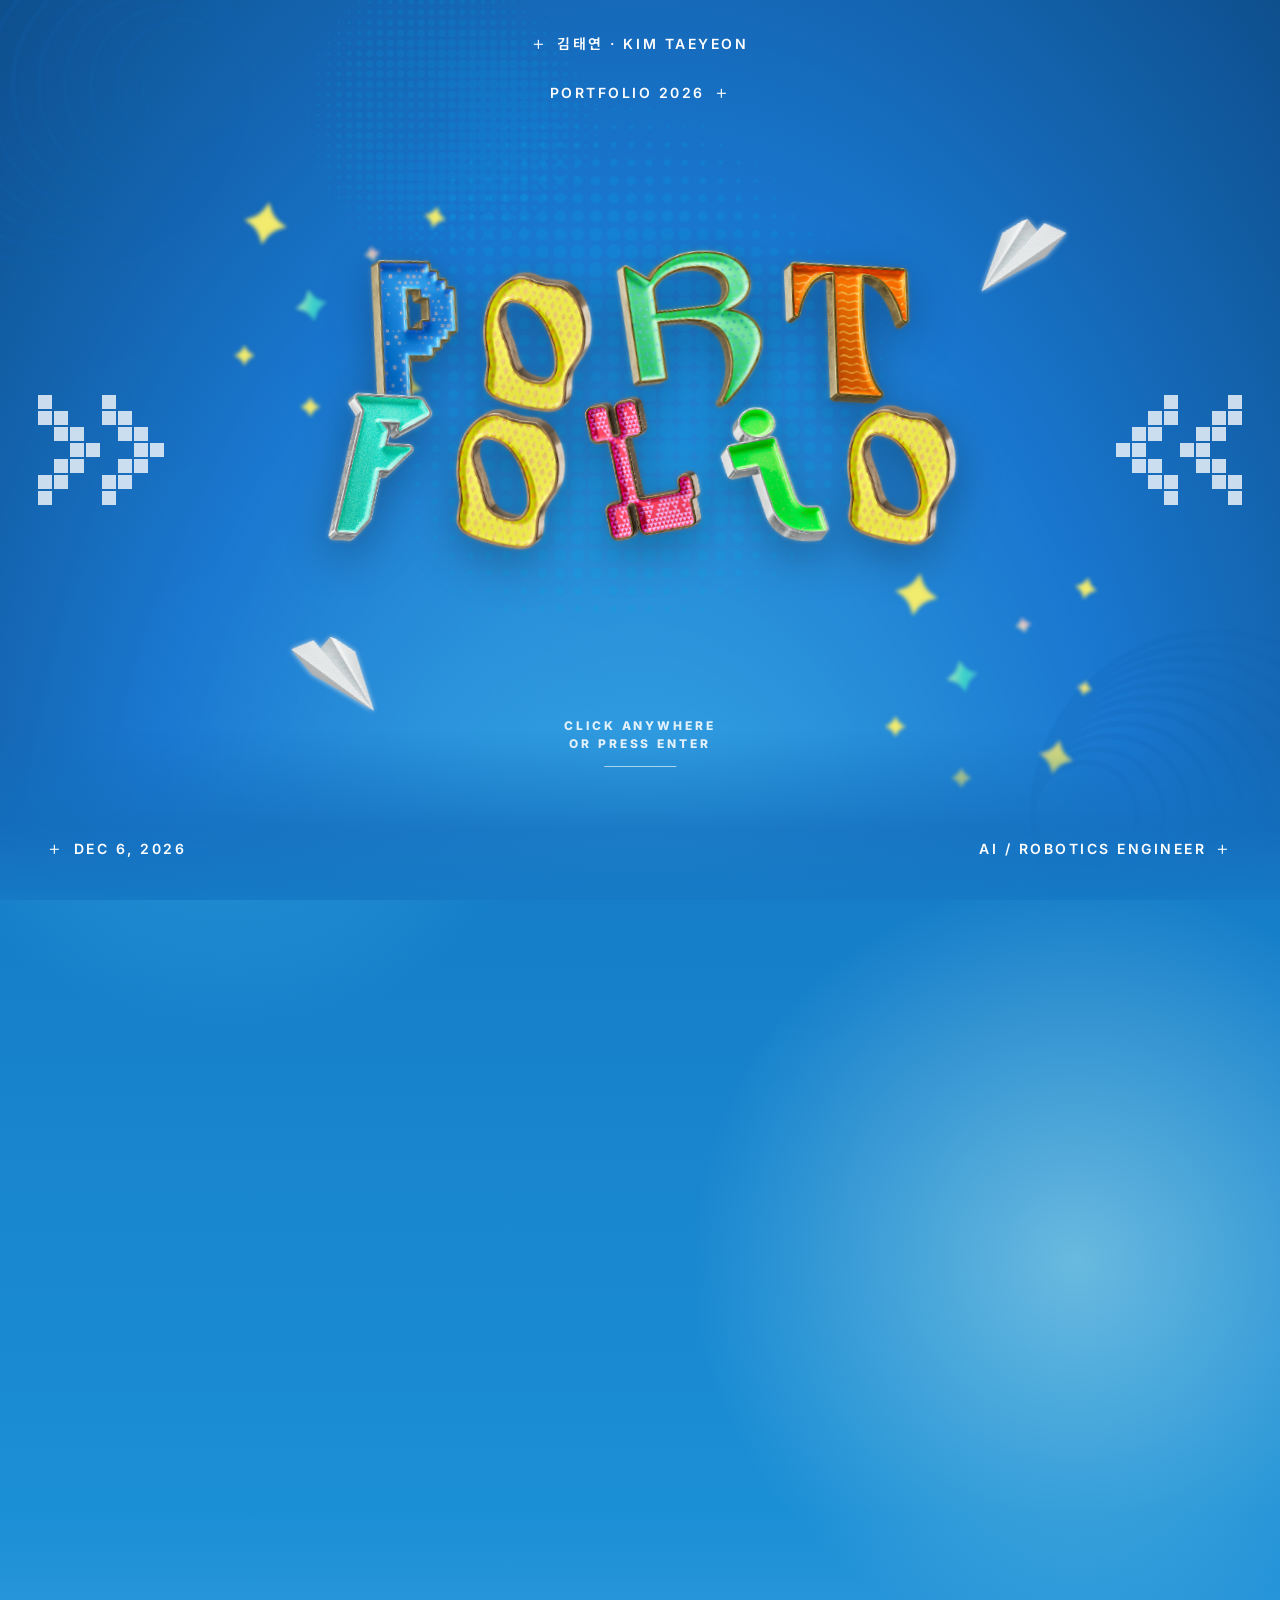
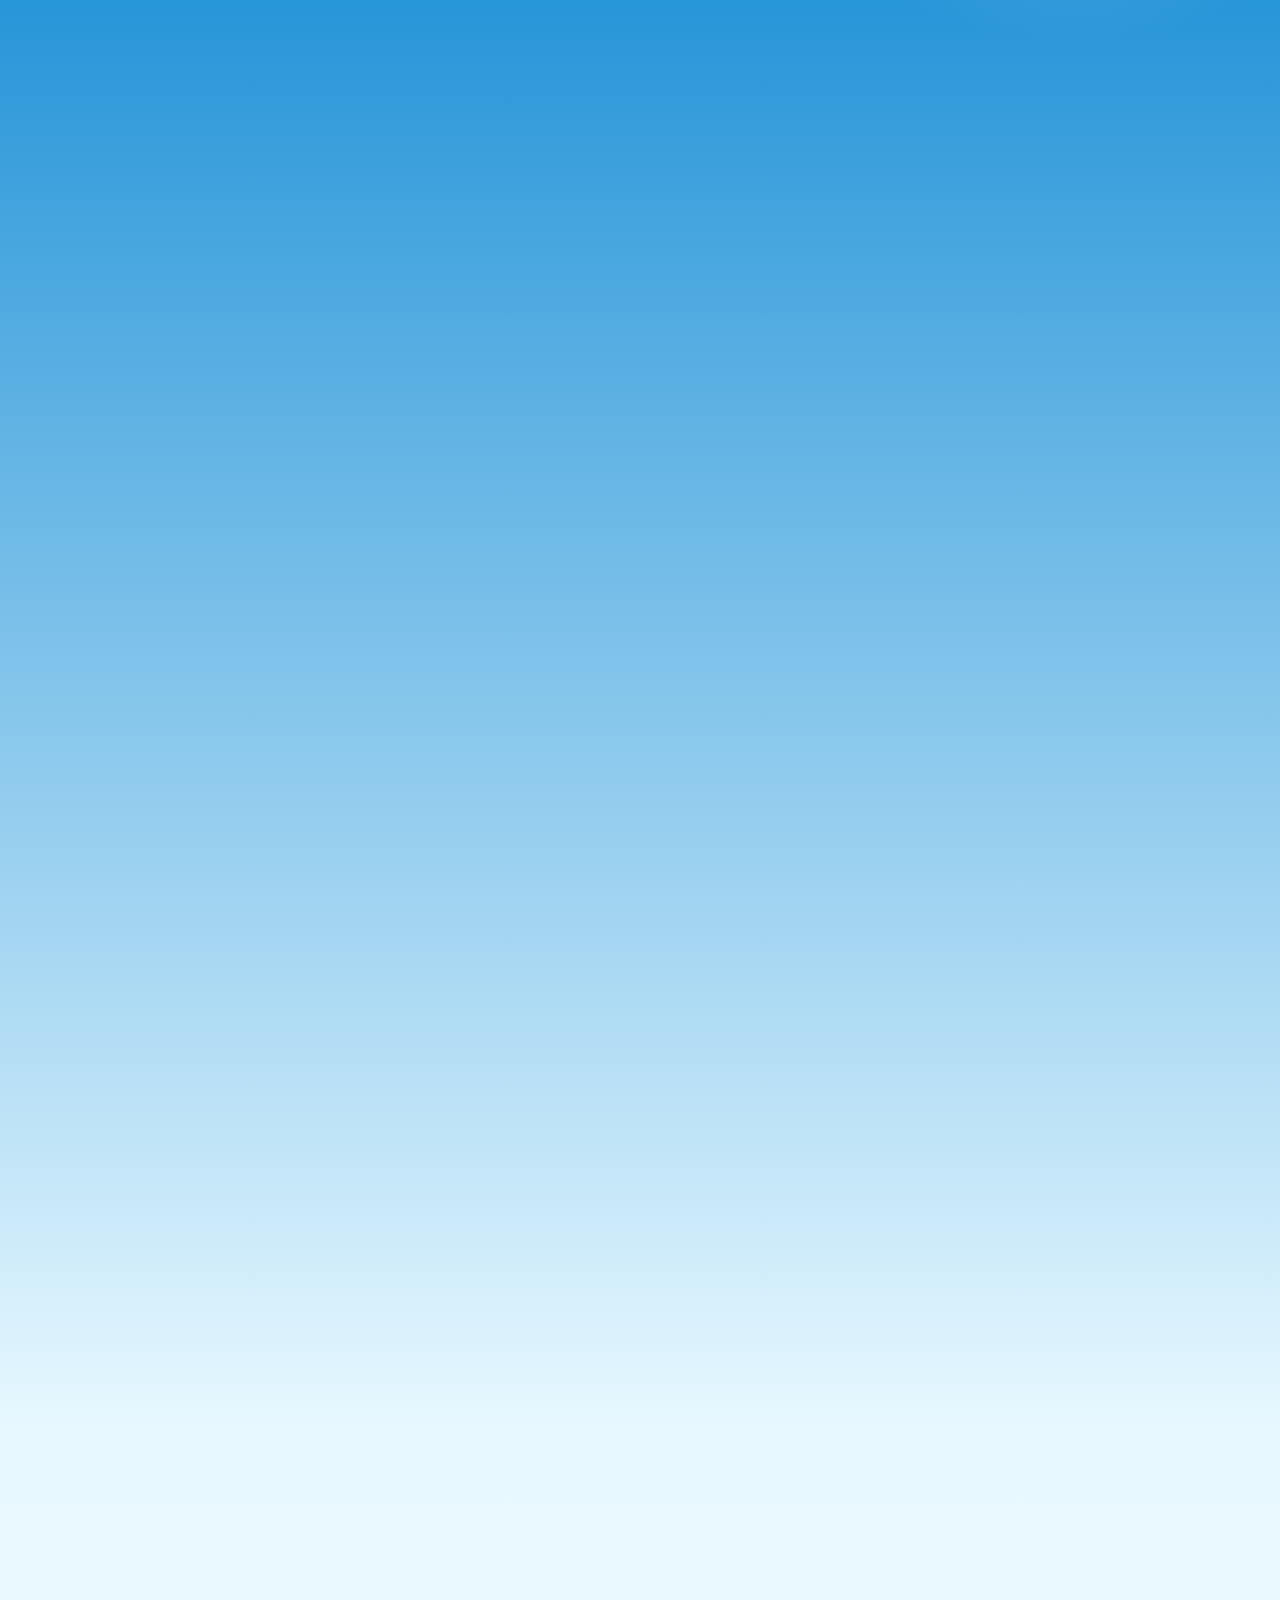
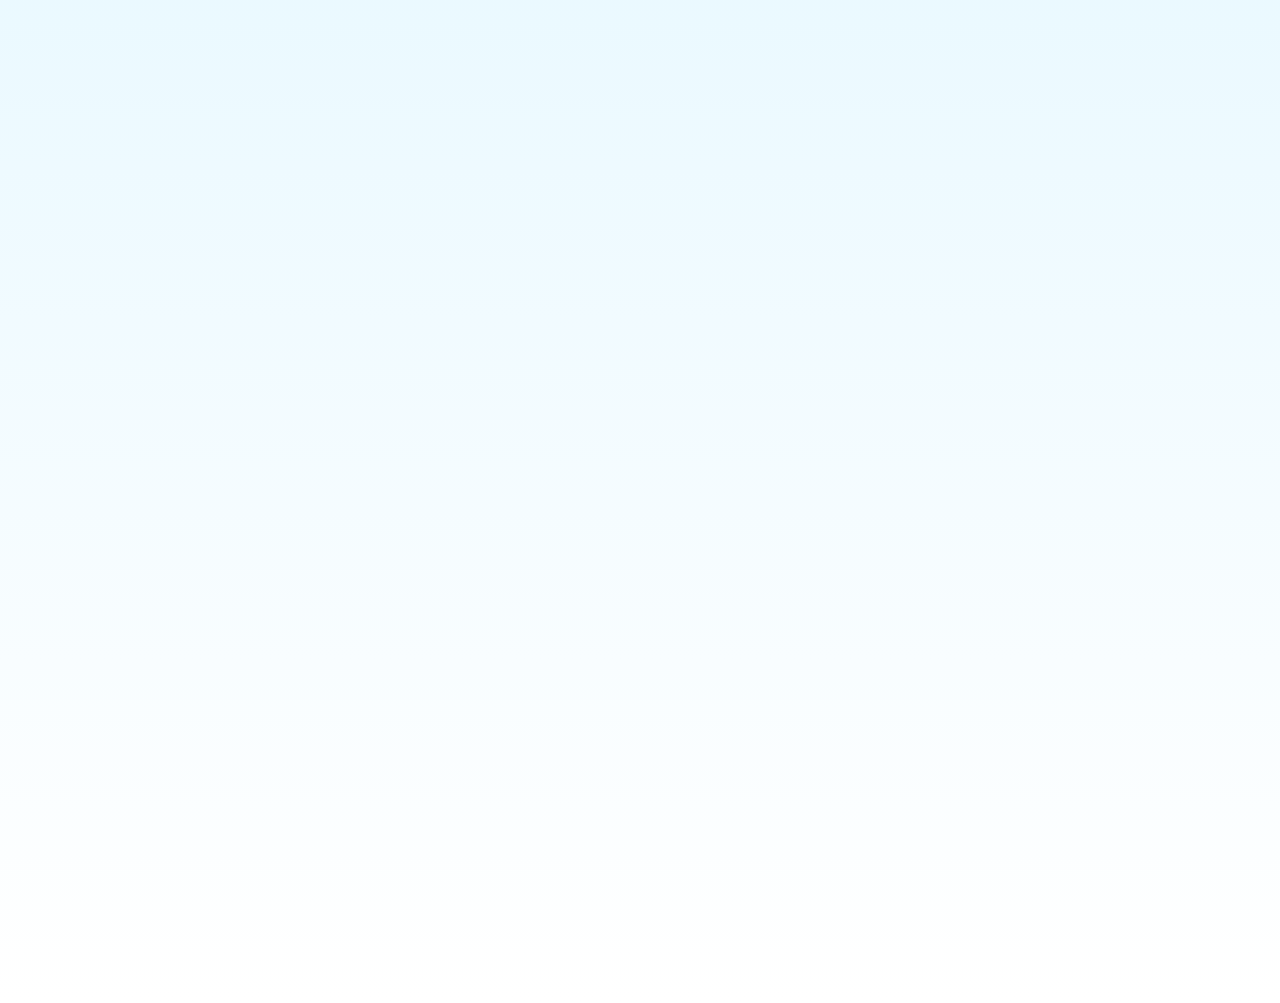
==== commit bc95ac6c: "design: 프로필 사진 9:16 비율로 조정" ====
--- a/index.html
+++ b/index.html
@@ -1,4 +1,4 @@
-<!DOCTYPE html><html lang="ko"> <head><meta charset="UTF-8"><meta name="viewport" content="width=device-width, initial-scale=1.0"><title>김태연 | Portfolio</title><meta name="description" content="김태연 포트폴리오 - AI / Robotics Engineer"><link rel="preconnect" href="https://fonts.googleapis.com"><link rel="preconnect" href="https://fonts.gstatic.com" crossorigin><link href="https://fonts.googleapis.com/css2?family=Caveat:wght@500;700&family=Inter:wght@400;500;600;700;800;900&family=Noto+Sans+KR:wght@400;500;700;900&display=swap" rel="stylesheet"><link rel="stylesheet" href="/_astro/Footer.Bke4Fjbj.css"></head> <body class="splash-active">   <section id="home" class="cover"> <!-- Background decorations --> <div class="cover-bg" aria-hidden="true"> <img src="/assets/cover/image14.png" class="bg-circles bg-circles-tl" alt=""> <img src="/assets/cover/image14.png" class="bg-circles bg-circles-br" alt=""> <img src="/assets/cover/image22.png" class="bg-halftone bg-halftone-center" alt=""> <img src="/assets/cover/image22.png" class="bg-halftone bg-halftone-tl" alt=""> <img src="/assets/cover/image13.png" class="bg-stars bg-stars-1" alt=""> <img src="/assets/cover/image13.png" class="bg-stars bg-stars-2" alt=""> <img src="/assets/cover/image12.png" class="bg-plane bg-plane-tr" alt=""> <img src="/assets/cover/image12.png" class="bg-plane bg-plane-bl" alt=""> <!-- Pixel arrows recreated with CSS --> <div class="pixel-arrow pixel-arrow-left" aria-hidden="true"> <div class="pa-row"><i></i><i></i><i></i><i></i><i></i><i></i><i></i><i></i></div> <div class="pa-row"><i></i><i></i><i></i><i></i><i></i><i></i><i></i><i></i></div> <div class="pa-row"><i></i><i></i><i></i><i></i><i></i><i></i><i></i><i></i></div> <div class="pa-row"><i></i><i></i><i></i><i></i><i></i><i></i><i></i><i></i></div> <div class="pa-row"><i></i><i></i><i></i><i></i><i></i><i></i><i></i><i></i></div> <div class="pa-row"><i></i><i></i><i></i><i></i><i></i><i></i><i></i><i></i></div> <div class="pa-row"><i></i><i></i><i></i><i></i><i></i><i></i><i></i><i></i></div> </div> <div class="pixel-arrow pixel-arrow-right" aria-hidden="true"> <div class="pa-row"><i></i><i></i><i></i><i></i><i></i><i></i><i></i><i></i></div> <div class="pa-row"><i></i><i></i><i></i><i></i><i></i><i></i><i></i><i></i></div> <div class="pa-row"><i></i><i></i><i></i><i></i><i></i><i></i><i></i><i></i></div> <div class="pa-row"><i></i><i></i><i></i><i></i><i></i><i></i><i></i><i></i></div> <div class="pa-row"><i></i><i></i><i></i><i></i><i></i><i></i><i></i><i></i></div> <div class="pa-row"><i></i><i></i><i></i><i></i><i></i><i></i><i></i><i></i></div> <div class="pa-row"><i></i><i></i><i></i><i></i><i></i><i></i><i></i><i></i></div> </div> </div> <!-- Top corner labels + capsule nav --> <header class="cover-top"> <div class="corner-label corner-left"> <span class="corner-plus">+</span> <span>김태연 · KIM TAEYEON</span> </div> <div class="corner-label corner-right"> <span>PORTFOLIO 2026</span> <span class="corner-plus">+</span> </div> </header> <!-- 3D letters: PORT / FOLIO --> <div class="title-stack"> <div class="title-row title-row-top"> <img src="/assets/cover/image5.png" class="ltr ltr-p" alt="P"> <img src="/assets/cover/image6.png" class="ltr ltr-o1" alt="O"> <img src="/assets/cover/image7.png" class="ltr ltr-r" alt="R"> <img src="/assets/cover/image8.png" class="ltr ltr-t" alt="T"> </div> <div class="title-row title-row-bottom"> <img src="/assets/cover/image9.png" class="ltr ltr-f" alt="F"> <img src="/assets/cover/image6.png" class="ltr ltr-o2" alt="O"> <img src="/assets/cover/image11.png" class="ltr ltr-l" alt="L"> <img src="/assets/cover/image10.png" class="ltr ltr-i" alt="I"> <img src="/assets/cover/image6.png" class="ltr ltr-o3" alt="O"> </div> </div> <button class="splash-cta" id="splashEnter" type="button"> <span>CLICK ANYWHERE</span> <span>OR PRESS ENTER</span> </button> <!-- Bottom corner labels --> <footer class="cover-bottom"> <div class="corner-label corner-left"> <span class="corner-plus">+</span> <span id="todayLabel">MAY 28, 2026</span> </div> <div class="corner-label corner-right"> <span>AI / ROBOTICS ENGINEER</span> <span class="corner-plus">+</span> </div> </footer> </section>  <nav class="capsule-nav-sticky" id="capsuleNavSticky"> <a href="#introduce" class="cap-tab" data-section="introduce">HOME</a> <a href="#skills" class="cap-tab" data-section="skills">SKILLS</a> <a href="#projects" class="cap-tab" data-section="projects">PROJECTS</a> </nav> <main> <!-- =========================================================
+<!DOCTYPE html><html lang="ko"> <head><meta charset="UTF-8"><meta name="viewport" content="width=device-width, initial-scale=1.0"><title>김태연 | Portfolio</title><meta name="description" content="김태연 포트폴리오 - AI / Robotics Engineer"><link rel="preconnect" href="https://fonts.googleapis.com"><link rel="preconnect" href="https://fonts.gstatic.com" crossorigin><link href="https://fonts.googleapis.com/css2?family=Caveat:wght@500;700&family=Inter:wght@400;500;600;700;800;900&family=Noto+Sans+KR:wght@400;500;700;900&display=swap" rel="stylesheet"><link rel="stylesheet" href="/_astro/Footer.BxRNyEH-.css"></head> <body class="splash-active">   <section id="home" class="cover"> <!-- Background decorations --> <div class="cover-bg" aria-hidden="true"> <img src="/assets/cover/image14.png" class="bg-circles bg-circles-tl" alt=""> <img src="/assets/cover/image14.png" class="bg-circles bg-circles-br" alt=""> <img src="/assets/cover/image22.png" class="bg-halftone bg-halftone-center" alt=""> <img src="/assets/cover/image22.png" class="bg-halftone bg-halftone-tl" alt=""> <img src="/assets/cover/image13.png" class="bg-stars bg-stars-1" alt=""> <img src="/assets/cover/image13.png" class="bg-stars bg-stars-2" alt=""> <img src="/assets/cover/image12.png" class="bg-plane bg-plane-tr" alt=""> <img src="/assets/cover/image12.png" class="bg-plane bg-plane-bl" alt=""> <!-- Pixel arrows recreated with CSS --> <div class="pixel-arrow pixel-arrow-left" aria-hidden="true"> <div class="pa-row"><i></i><i></i><i></i><i></i><i></i><i></i><i></i><i></i></div> <div class="pa-row"><i></i><i></i><i></i><i></i><i></i><i></i><i></i><i></i></div> <div class="pa-row"><i></i><i></i><i></i><i></i><i></i><i></i><i></i><i></i></div> <div class="pa-row"><i></i><i></i><i></i><i></i><i></i><i></i><i></i><i></i></div> <div class="pa-row"><i></i><i></i><i></i><i></i><i></i><i></i><i></i><i></i></div> <div class="pa-row"><i></i><i></i><i></i><i></i><i></i><i></i><i></i><i></i></div> <div class="pa-row"><i></i><i></i><i></i><i></i><i></i><i></i><i></i><i></i></div> </div> <div class="pixel-arrow pixel-arrow-right" aria-hidden="true"> <div class="pa-row"><i></i><i></i><i></i><i></i><i></i><i></i><i></i><i></i></div> <div class="pa-row"><i></i><i></i><i></i><i></i><i></i><i></i><i></i><i></i></div> <div class="pa-row"><i></i><i></i><i></i><i></i><i></i><i></i><i></i><i></i></div> <div class="pa-row"><i></i><i></i><i></i><i></i><i></i><i></i><i></i><i></i></div> <div class="pa-row"><i></i><i></i><i></i><i></i><i></i><i></i><i></i><i></i></div> <div class="pa-row"><i></i><i></i><i></i><i></i><i></i><i></i><i></i><i></i></div> <div class="pa-row"><i></i><i></i><i></i><i></i><i></i><i></i><i></i><i></i></div> </div> </div> <!-- Top corner labels + capsule nav --> <header class="cover-top"> <div class="corner-label corner-left"> <span class="corner-plus">+</span> <span>김태연 · KIM TAEYEON</span> </div> <div class="corner-label corner-right"> <span>PORTFOLIO 2026</span> <span class="corner-plus">+</span> </div> </header> <!-- 3D letters: PORT / FOLIO --> <div class="title-stack"> <div class="title-row title-row-top"> <img src="/assets/cover/image5.png" class="ltr ltr-p" alt="P"> <img src="/assets/cover/image6.png" class="ltr ltr-o1" alt="O"> <img src="/assets/cover/image7.png" class="ltr ltr-r" alt="R"> <img src="/assets/cover/image8.png" class="ltr ltr-t" alt="T"> </div> <div class="title-row title-row-bottom"> <img src="/assets/cover/image9.png" class="ltr ltr-f" alt="F"> <img src="/assets/cover/image6.png" class="ltr ltr-o2" alt="O"> <img src="/assets/cover/image11.png" class="ltr ltr-l" alt="L"> <img src="/assets/cover/image10.png" class="ltr ltr-i" alt="I"> <img src="/assets/cover/image6.png" class="ltr ltr-o3" alt="O"> </div> </div> <button class="splash-cta" id="splashEnter" type="button"> <span>CLICK ANYWHERE</span> <span>OR PRESS ENTER</span> </button> <!-- Bottom corner labels --> <footer class="cover-bottom"> <div class="corner-label corner-left"> <span class="corner-plus">+</span> <span id="todayLabel">MAY 28, 2026</span> </div> <div class="corner-label corner-right"> <span>AI / ROBOTICS ENGINEER</span> <span class="corner-plus">+</span> </div> </footer> </section>  <nav class="capsule-nav-sticky" id="capsuleNavSticky"> <a href="#introduce" class="cap-tab" data-section="introduce">HOME</a> <a href="#skills" class="cap-tab" data-section="skills">SKILLS</a> <a href="#projects" class="cap-tab" data-section="projects">PROJECTS</a> </nav> <main> <!-- =========================================================
          ABOUT ME (Introduce) — PPT slide2 INTRODUCTION
          ========================================================= --> <section id="introduce" class="introduce"> <!-- Background decorations --> <div class="sec-deco" aria-hidden="true"> <img src="/assets/intro/image29.png" class="deco-dotcircle deco-dotcircle-1" alt=""> <img src="/assets/intro/image22.png" class="deco-dotcircle deco-dotcircle-2" alt=""> <img src="/assets/intro/image20.png" class="deco-star deco-star-l" alt=""> <img src="/assets/intro/image20.png" class="deco-star deco-star-r" alt=""> <img src="/assets/intro/image28.png" class="deco-dice" alt=""> <img src="/assets/intro/image27.png" class="deco-cursor" alt=""> </div> <div class="section-inner intro-stage"> <!-- Left: big section title + round profile frame --> <div class="intro-left"> <h2 class="big-title section-title-block"> <span class="section-kicker">01 / ABOUT ME</span> <span class="big-title-2">ABOUT</span> <span class="big-title-1">ME</span> </h2> <div class="profile-card-wrap"> <div class="profile-card"> <img src="/assets/profile.jpg" alt="김태연 프로필" class="pf-photo"> <div class="pf-card-tag"> <span class="pf-card-name">KIM TAEYEON</span> <span class="pf-card-role">Frontend / AI Engineer</span> </div> </div> <span class="pf-deco pf-deco-1">✦</span> <span class="pf-deco pf-deco-2">+</span> </div> </div> <!-- Right: headline + handwriting + body --> <div class="intro-right"> <h3 class="pp-headline"> <span class="pp-h-1">AI · Robotics</span> <span class="pp-h-2">That Connects<span class="pp-arrow">➜</span></span> </h3> <div class="pp-divider"></div> <p class="pp-greet">
 Hi, I&rsquo;m <span class="handwrite">김태연</span> </p> <p class="pp-desc">
--- a/_astro/Footer.BxRNyEH-.css
+++ b/_astro/Footer.BxRNyEH-.css
@@ -0,0 +1 @@
+:root{--blue-primary: #1a77cf;--blue-accent: #00aeef;--blue-light: #56d1ff;--blue-soft: #eaf5ff;--blue-softer: #f4faff;--blue-deep: #0e4f8c;--blue-ink: #083a6b;--blue-sky: #d9f3ff;--blue-ice: #f7fcff;--mint-soft: #d8fff4;--sun-soft: #ffe690;--blue-cover: #1a77cf;--blue-cover-2: #1364b0;--ink: #0f1b2e;--ink-2: #2b3a55;--ink-mute: #6b7894;--line: #d8e8f7;--paper: #fffdf6;--radius-md: 18px;--radius-lg: 28px;--shadow-card: 0 18px 40px -22px rgba(15, 27, 46, .35);--shadow-pop: 0 22px 50px -24px rgba(26, 119, 207, .55);--font-sans: "Inter", "Noto Sans KR", system-ui, -apple-system, "Segoe UI", sans-serif;--font-hand: "Caveat", "Noto Sans KR", cursive}*{box-sizing:border-box}html{scroll-behavior:smooth;scroll-padding-top:154px}body{margin:0;font-family:var(--font-sans);color:var(--ink);background:radial-gradient(circle at 18% 16%,rgba(86,209,255,.34),transparent 28vw),radial-gradient(circle at 84% 30%,rgba(216,255,244,.42),transparent 30vw),linear-gradient(180deg,#0f65b6,#1b8fd6,#e7f8ff 72%,#fff);-webkit-font-smoothing:antialiased;line-height:1.55}body.splash-active{overflow:hidden}img{display:block;max-width:100%}a{color:inherit;text-decoration:none}button{font-family:inherit;cursor:pointer;border:none;background:none}.cover{position:relative;min-height:100vh;background:radial-gradient(ellipse at 50% 110%,#56d1ff94,#1a77cff5 56%,#0e4f8cfa);overflow:hidden;color:#fff;display:flex;flex-direction:column}body.splash-active .cover,body.splash-done .cover{position:fixed;inset:0;z-index:110}body.splash-active main,body.splash-active>.footer{opacity:0}body.splash-done .cover{min-height:0;height:0;overflow:visible;background:transparent;pointer-events:none}body.splash-done .cover:after,body.splash-done .cover-bg,body.splash-done .cover-top,body.splash-done .title-stack,body.splash-done .cover-bottom,body.splash-done .splash-cta{display:none}body.splash-done main,body.splash-done>.footer{animation:pageRiseIn .75s ease both}.cover:after{content:"";position:absolute;left:0;right:0;bottom:-1px;height:170px;z-index:1;pointer-events:none;background:linear-gradient(180deg,#0e4f8c00,#146fbec7 58%,#167ac5)}.cover-bg{position:absolute;inset:0;pointer-events:none;z-index:0}.cover-bg img{position:absolute}body.splash-active .bg-circles{animation:softAssetIn 1.2s ease .08s both}body.splash-active .bg-halftone{animation:softAssetIn 1.25s ease .28s both}body.splash-active .bg-stars-1{animation:starInA 1.1s cubic-bezier(.18,.92,.24,1) .72s both,floatY 6s ease-in-out 1.85s infinite}body.splash-active .bg-stars-2{animation:starInB 1.1s cubic-bezier(.18,.92,.24,1) .88s both,floatY 7s ease-in-out 2s infinite}body.splash-active .bg-plane-tr{animation:planeInTr 1.15s cubic-bezier(.18,.92,.24,1) .98s both,floatX 8s ease-in-out 2.15s infinite}body.splash-active .bg-plane-bl{animation:planeInBl 1.15s cubic-bezier(.18,.92,.24,1) 1.1s both,floatPlaneBl 9s ease-in-out 2.25s infinite}body.splash-exiting .cover-bg img,body.splash-exiting .pixel-arrow{animation:none;opacity:0;transition:opacity .65s ease,transform .85s cubic-bezier(.62,.02,.28,1),filter .75s ease;filter:blur(3px)}body.splash-exiting .bg-circles-tl{transform:translate3d(-12vw,-10vh,0) rotate(180deg) scale(.92)}body.splash-exiting .bg-circles-br{transform:translate3d(12vw,12vh,0) scale(.92)}body.splash-exiting .bg-halftone-center{transform:translate(-50%,-50%) scale(1.18)}body.splash-exiting .bg-halftone-tl{transform:translate3d(-5vw,-9vh,0) scale(1.08)}body.splash-exiting .bg-stars-1{transform:translate3d(-18vw,-10vh,0) rotate(-24deg) scale(.7)}body.splash-exiting .bg-stars-2{transform:translate3d(16vw,12vh,0) rotate(24deg) scale(.7)}body.splash-exiting .bg-plane-tr{transform:translate3d(22vw,-12vh,0) rotate(-28deg) scale(.78)}body.splash-exiting .bg-plane-bl{transform:translate3d(-22vw,14vh,0) rotate(20deg) scaleX(-1) scale(.78)}body.splash-exiting .pixel-arrow-left{transform:translate3d(-14vw,-50%,0)}body.splash-exiting .pixel-arrow-right{transform:translate3d(14vw,-50%,0)}.bg-circles{width:380px;opacity:.18;filter:brightness(2)}.bg-circles-tl{top:-100px;left:-120px;transform:rotate(180deg)}.bg-circles-br{bottom:-100px;right:-120px}.bg-halftone{--asset-opacity: .32;opacity:.32;mix-blend-mode:screen}.bg-halftone-center{--asset-opacity: .18;width:520px;top:40%;left:50%;transform:translate(-50%,-50%);opacity:.18}.bg-halftone-tl{--asset-opacity: .14;width:300px;top:-40px;left:24%;opacity:.14}.bg-stars{width:220px;opacity:.95}.bg-stars-1{top:22%;left:18%;animation:floatY 6s ease-in-out infinite}.bg-stars-2{bottom:12%;right:14%;animation:floatY 7s ease-in-out -2s infinite}.bg-plane{width:110px;filter:drop-shadow(0 8px 18px rgba(0,0,0,.25))}.bg-plane-tr{top:24%;right:16%;transform:rotate(-18deg);animation:floatX 8s ease-in-out infinite}.bg-plane-bl{bottom:22%;left:22%;transform:rotate(20deg) scaleX(-1);animation:floatPlaneBl 9s ease-in-out -3s infinite}@keyframes floatY{0%,to{transform:translateY(0)}50%{transform:translateY(-14px)}}@keyframes floatX{0%,to{transform:translate(0) rotate(-18deg)}50%{transform:translate(10px,-8px) rotate(-14deg)}}@keyframes floatPlaneBl{0%,to{transform:translate(0) rotate(20deg) scaleX(-1)}50%{transform:translate(-10px,8px) rotate(16deg) scaleX(-1)}}@keyframes arrowInLeft{0%{opacity:0;transform:translate3d(-160px,-50%,0) scale(.92);filter:blur(4px)}72%{opacity:.88;transform:translate3d(8px,-50%,0) scale(1.02);filter:blur(0)}to{opacity:.78;transform:translate3d(0,-50%,0) scale(1);filter:blur(0)}}@keyframes arrowInRight{0%{opacity:0;transform:translate3d(160px,-50%,0) scale(.92);filter:blur(4px)}72%{opacity:.88;transform:translate3d(-8px,-50%,0) scale(1.02);filter:blur(0)}to{opacity:.78;transform:translate3d(0,-50%,0) scale(1);filter:blur(0)}}.pixel-arrow{position:absolute;top:50%;transform:translateY(-50%);display:grid;gap:2px;opacity:.78}.pixel-arrow-left{left:clamp(12px,3vw,42px)}.pixel-arrow-right{right:clamp(12px,3vw,42px)}body.splash-active .pixel-arrow-left{animation:arrowInLeft 1.8s cubic-bezier(.18,.92,.24,1) .48s both}body.splash-active .pixel-arrow-right{animation:arrowInRight 1.8s cubic-bezier(.18,.92,.24,1) .48s both}.pa-row{display:grid;grid-template-columns:repeat(8,14px);gap:2px}.pa-row i{width:14px;height:14px;background:transparent}.pa-row i.on{background:#fff;box-shadow:0 0 6px #ffffff40}.pixel-arrow-left .pa-row:nth-child(1) i:nth-child(1){background:#fff}.pixel-arrow-left .pa-row:nth-child(1) i:nth-child(5){background:#fff}.pixel-arrow-left .pa-row:nth-child(2) i:nth-child(1),.pixel-arrow-left .pa-row:nth-child(2) i:nth-child(2),.pixel-arrow-left .pa-row:nth-child(2) i:nth-child(5),.pixel-arrow-left .pa-row:nth-child(2) i:nth-child(6){background:#fff}.pixel-arrow-left .pa-row:nth-child(3) i:nth-child(2),.pixel-arrow-left .pa-row:nth-child(3) i:nth-child(3),.pixel-arrow-left .pa-row:nth-child(3) i:nth-child(6),.pixel-arrow-left .pa-row:nth-child(3) i:nth-child(7){background:#fff}.pixel-arrow-left .pa-row:nth-child(4) i:nth-child(3),.pixel-arrow-left .pa-row:nth-child(4) i:nth-child(4),.pixel-arrow-left .pa-row:nth-child(4) i:nth-child(7),.pixel-arrow-left .pa-row:nth-child(4) i:nth-child(8){background:#fff}.pixel-arrow-left .pa-row:nth-child(5) i:nth-child(2),.pixel-arrow-left .pa-row:nth-child(5) i:nth-child(3),.pixel-arrow-left .pa-row:nth-child(5) i:nth-child(6),.pixel-arrow-left .pa-row:nth-child(5) i:nth-child(7){background:#fff}.pixel-arrow-left .pa-row:nth-child(6) i:nth-child(1),.pixel-arrow-left .pa-row:nth-child(6) i:nth-child(2),.pixel-arrow-left .pa-row:nth-child(6) i:nth-child(5),.pixel-arrow-left .pa-row:nth-child(6) i:nth-child(6){background:#fff}.pixel-arrow-left .pa-row:nth-child(7) i:nth-child(1),.pixel-arrow-left .pa-row:nth-child(7) i:nth-child(5){background:#fff}.pixel-arrow-right .pa-row:nth-child(1) i:nth-child(4),.pixel-arrow-right .pa-row:nth-child(1) i:nth-child(8){background:#fff}.pixel-arrow-right .pa-row:nth-child(2) i:nth-child(3),.pixel-arrow-right .pa-row:nth-child(2) i:nth-child(4),.pixel-arrow-right .pa-row:nth-child(2) i:nth-child(7),.pixel-arrow-right .pa-row:nth-child(2) i:nth-child(8){background:#fff}.pixel-arrow-right .pa-row:nth-child(3) i:nth-child(2),.pixel-arrow-right .pa-row:nth-child(3) i:nth-child(3),.pixel-arrow-right .pa-row:nth-child(3) i:nth-child(6),.pixel-arrow-right .pa-row:nth-child(3) i:nth-child(7){background:#fff}.pixel-arrow-right .pa-row:nth-child(4) i:nth-child(1),.pixel-arrow-right .pa-row:nth-child(4) i:nth-child(2),.pixel-arrow-right .pa-row:nth-child(4) i:nth-child(5),.pixel-arrow-right .pa-row:nth-child(4) i:nth-child(6){background:#fff}.pixel-arrow-right .pa-row:nth-child(5) i:nth-child(2),.pixel-arrow-right .pa-row:nth-child(5) i:nth-child(3),.pixel-arrow-right .pa-row:nth-child(5) i:nth-child(6),.pixel-arrow-right .pa-row:nth-child(5) i:nth-child(7){background:#fff}.pixel-arrow-right .pa-row:nth-child(6) i:nth-child(3),.pixel-arrow-right .pa-row:nth-child(6) i:nth-child(4),.pixel-arrow-right .pa-row:nth-child(6) i:nth-child(7),.pixel-arrow-right .pa-row:nth-child(6) i:nth-child(8){background:#fff}.pixel-arrow-right .pa-row:nth-child(7) i:nth-child(4),.pixel-arrow-right .pa-row:nth-child(7) i:nth-child(8){background:#fff}.cover-top{position:fixed;top:28px;left:50%;z-index:120;width:min(880px,calc(100vw - 48px));transform:translate(-50%);display:flex;flex-direction:column;align-items:center;justify-content:center;padding:0;gap:18px;pointer-events:none;transition:opacity .35s ease,transform .35s ease,color .35s ease}body.splash-active .cover-top{opacity:0;transform:translate(-50%) translateY(-10px);animation:mastheadIn .9s ease 2.25s both}.cover-top .capsule-nav,.cover-top .corner-label{pointer-events:auto}.corner-label{display:inline-flex;align-items:center;gap:10px;font-size:14px;letter-spacing:.18em;font-weight:600;color:#fff;white-space:nowrap}.corner-label.corner-left,.corner-label.corner-right{justify-content:center}.corner-plus{font-size:20px;font-weight:300;opacity:.95}.capsule-nav{display:inline-flex;align-items:center;gap:14px}.cap-tab{padding:10px 26px;border:1.5px solid rgba(255,255,255,.88);border-radius:999px;font-size:13px;letter-spacing:.2em;font-weight:600;color:#fff;transition:background-color .35s ease,color .35s ease,transform .25s ease,box-shadow .35s ease,border-color .35s ease;background:#4684cd2e;position:relative;white-space:nowrap;overflow:hidden;backdrop-filter:blur(6px);-webkit-backdrop-filter:blur(6px)}.cap-tab:after{content:"";position:absolute;inset:-1px auto -1px -42%;width:36%;background:linear-gradient(90deg,transparent,rgba(255,255,255,.5),transparent);transform:skew(-18deg);opacity:0}.cap-tab:hover{background:#ffffff29;transform:translateY(-1px)}.cap-tab:hover:after,.cap-tab.active:after{animation:tabShine 1.1s ease}.cap-tab.active{background:#fff;color:var(--blue-primary);box-shadow:0 8px 22px -10px #00000073}body[data-current-section=projects] .cover-top,body[data-current-section=contact] .cover-top,body[data-current-section=projects] .cover-top .corner-label,body[data-current-section=contact] .cover-top .corner-label{color:var(--blue-ink)}body[data-current-section=projects] .cover-top .cap-tab,body[data-current-section=contact] .cover-top .cap-tab{color:var(--blue-ink);border-color:#1a77cf73;background:#e5f7ff8f}body[data-current-section=projects] .cover-top .cap-tab:hover,body[data-current-section=contact] .cover-top .cap-tab:hover{background:#1a77cf1a}body[data-current-section=projects] .cover-top .cap-tab.active,body[data-current-section=contact] .cover-top .cap-tab.active{color:#fff;border-color:#1a77cfe6;background:#1a77cfeb}@keyframes tabShine{0%{opacity:0;transform:translate(0) skew(-18deg)}18%{opacity:1}to{opacity:0;transform:translate(420%) skew(-18deg)}}.title-stack{position:relative;z-index:2;flex:1;display:flex;flex-direction:column;align-items:center;justify-content:center;gap:0;padding:20px 8% 40px}.title-row{display:flex;align-items:flex-end;justify-content:center;gap:clamp(4px,.8vw,14px);filter:drop-shadow(0 14px 22px rgba(0,0,0,.28))}.title-row-top{animation:heroRise .9s cubic-bezier(.18,.92,.24,1) both}.title-row-bottom{margin-top:-2vw}.title-row-bottom{animation:heroRise .9s cubic-bezier(.18,.92,.24,1) .12s both}.ltr{--base-transform: rotate(0deg);--fly-x: 0px;--fly-y: 64px;--fly-r: -18deg;height:clamp(72px,13vw,150px);width:auto;transform:var(--base-transform);animation:letterSplashIn .9s cubic-bezier(.18,.92,.24,1) both;transition:transform .3s ease;will-change:transform,opacity,filter}.ltr:hover{transform:translateY(-8px) rotate(-2deg) scale(1.05)}.ltr-p{--base-transform: rotate(-6deg);--fly-x: -24vw;--fly-y: -16vh;--fly-r: -38deg;height:clamp(80px,14vw,160px);animation-delay:1.2s}.ltr-o1{--base-transform: rotate(2deg);--fly-x: -10vw;--fly-y: -22vh;--fly-r: 28deg;margin-bottom:-6px;animation-delay:1.3s}.ltr-r{--base-transform: rotate(4deg);--fly-x: 8vw;--fly-y: -20vh;--fly-r: -22deg;height:clamp(86px,15vw,168px);animation-delay:1.4s}.ltr-t{--base-transform: rotate(-3deg);--fly-x: 23vw;--fly-y: -13vh;--fly-r: 34deg;height:clamp(82px,14vw,158px);animation-delay:1.5s}.ltr-f{--base-transform: rotate(-2deg);--fly-x: -25vw;--fly-y: 15vh;--fly-r: 30deg;height:clamp(82px,14vw,160px);animation-delay:1.36s}.ltr-o2{--base-transform: rotate(3deg);--fly-x: -12vw;--fly-y: 22vh;--fly-r: -30deg;margin-bottom:-8px;animation-delay:1.48s}.ltr-l{--base-transform: rotate(-1deg);--fly-x: 4vw;--fly-y: 24vh;--fly-r: 42deg;height:clamp(80px,13vw,155px);animation-delay:1.58s}.ltr-i{--base-transform: rotate(-4deg);--fly-x: 14vw;--fly-y: 20vh;--fly-r: -34deg;height:clamp(78px,12vw,150px);margin-bottom:-4px;animation-delay:1.68s}.ltr-o3{--base-transform: rotate(2deg);--fly-x: 26vw;--fly-y: 13vh;--fly-r: 24deg;margin-bottom:-4px;animation-delay:1.78s}body.splash-exiting .ltr{animation:none;opacity:0;filter:blur(4px);transition:transform .9s cubic-bezier(.62,.02,.28,1),opacity .7s ease,filter .75s ease}body.splash-exiting .ltr-p{transform:translate3d(-24vw,-18vh,0) rotate(-34deg) scale(.78)}body.splash-exiting .ltr-o1{transform:translate3d(-10vw,-28vh,0) rotate(26deg) scale(.76)}body.splash-exiting .ltr-r{transform:translate3d(9vw,-25vh,0) rotate(-22deg) scale(.78)}body.splash-exiting .ltr-t{transform:translate3d(27vw,-17vh,0) rotate(32deg) scale(.78)}body.splash-exiting .ltr-f{transform:translate3d(-28vw,10vh,0) rotate(26deg) scale(.78)}body.splash-exiting .ltr-o2{transform:translate3d(-12vw,26vh,0) rotate(-26deg) scale(.76)}body.splash-exiting .ltr-l{transform:translate3d(3vw,31vh,0) rotate(36deg) scale(.76)}body.splash-exiting .ltr-i{transform:translate3d(15vw,25vh,0) rotate(-30deg) scale(.78)}body.splash-exiting .ltr-o3{transform:translate3d(29vw,11vh,0) rotate(24deg) scale(.78)}.cover-bottom{position:relative;z-index:2;display:flex;justify-content:space-between;align-items:center;padding:24px 48px 36px;will-change:transform,opacity}body.splash-active .cover-bottom{opacity:0;transform:translateY(12px);animation:bottomLabelIn .85s ease 2.15s both}.splash-cta{position:absolute;left:50%;bottom:132px;z-index:3;transform:translate(-50%);display:inline-flex;flex-direction:column;align-items:center;gap:2px;color:#fff;font-size:12px;font-weight:800;letter-spacing:.24em;line-height:1.35;text-align:center;opacity:0;animation:ctaIn .75s ease 2.65s both,ctaPulse 1.8s ease-in-out 3.4s infinite}.splash-cta:after{content:"";width:72px;height:1px;margin-top:12px;background:#ffffffb8}body.splash-exiting .splash-cta{opacity:0;transform:translate(-50%) translateY(22px);transition:opacity .35s ease,transform .45s ease;animation:none}@keyframes ctaIn{0%{opacity:0;transform:translate(-50%) translateY(18px)}to{opacity:.86;transform:translate(-50%) translateY(0)}}@keyframes ctaPulse{0%,to{opacity:.72;transform:translate(-50%) translateY(0)}50%{opacity:1;transform:translate(-50%) translateY(-4px)}}@keyframes mastheadIn{0%{opacity:0;transform:translate(-50%) translateY(-12px)}to{opacity:1;transform:translate(-50%) translateY(0)}}@keyframes bottomLabelIn{0%{opacity:0;transform:translateY(14px)}to{opacity:1;transform:translateY(0)}}@keyframes heroRise{0%{opacity:0;transform:translateY(34px) scale(.98)}to{opacity:1;transform:translateY(0) scale(1)}}@keyframes letterSplashIn{0%{opacity:0;filter:blur(8px);transform:translate3d(var(--fly-x),var(--fly-y),0) rotate(var(--fly-r)) scale(.72)}70%{opacity:1;filter:blur(0);transform:translate3d(0,-8px,0) var(--base-transform) scale(1.04)}to{opacity:1;filter:blur(0);transform:var(--base-transform)}}@keyframes softAssetIn{0%{opacity:0;filter:blur(8px)}to{opacity:var(--asset-opacity, .18);filter:blur(0)}}@keyframes starInA{0%{opacity:0;transform:translate3d(-12vw,-8vh,0) rotate(-18deg) scale(.7);filter:blur(5px)}to{opacity:.95;transform:translateY(0);filter:blur(0)}}@keyframes starInB{0%{opacity:0;transform:translate3d(14vw,8vh,0) rotate(18deg) scale(.7);filter:blur(5px)}to{opacity:.95;transform:translateY(0);filter:blur(0)}}@keyframes planeInTr{0%{opacity:0;transform:translate3d(18vw,-10vh,0) rotate(-34deg) scale(.72);filter:blur(5px)}to{opacity:1;transform:rotate(-18deg);filter:blur(0)}}@keyframes planeInBl{0%{opacity:0;transform:translate3d(-18vw,12vh,0) rotate(40deg) scale(.72);filter:blur(5px)}to{opacity:1;transform:rotate(20deg) scaleX(-1);filter:blur(0)}}@keyframes pageRiseIn{0%{opacity:0;transform:translateY(24px)}to{opacity:1;transform:translateY(0)}}.capsule-nav-sticky{position:fixed;top:22px;left:50%;transform:translate(-50%);z-index:100;display:inline-flex;align-items:center;gap:14px;padding:0;max-width:calc(100vw - 32px);background:transparent;border:none;box-shadow:none;transition:opacity .35s ease}.capsule-nav-sticky.show{transform:translate(-50%)}.capsule-nav-sticky .cap-tab{padding:10px 22px;font-size:12px;border-width:1.5px;background:#0d498652;backdrop-filter:blur(10px);-webkit-backdrop-filter:blur(10px)}body.splash-active .capsule-nav-sticky,body.splash-exiting .capsule-nav-sticky{display:none}body[data-current-section=projects] .capsule-nav-sticky .cap-tab,body[data-current-section=contact] .capsule-nav-sticky .cap-tab{color:var(--blue-ink);border-color:#1a77cf8c;background:#ffffffc7}body[data-current-section=projects] .capsule-nav-sticky .cap-tab:hover,body[data-current-section=contact] .capsule-nav-sticky .cap-tab:hover{background:#fffffff2}body[data-current-section=projects] .capsule-nav-sticky .cap-tab.active,body[data-current-section=contact] .capsule-nav-sticky .cap-tab.active{background:var(--blue-primary);color:#fff;border-color:var(--blue-primary)}.section-inner{max-width:1180px;margin:0 auto;padding:0 32px}main>section{isolation:isolate;scroll-margin-top:90px}.section-head{text-align:center;margin-bottom:56px}.section-head-light{color:#fff}.section-eyebrow{display:inline-block;font-size:13px;letter-spacing:.3em;color:var(--blue-primary);font-weight:700;margin-bottom:16px;background:#1a77cf1a;padding:6px 14px;border-radius:999px}.section-head-light .section-eyebrow{color:#fff;background:#ffffff2e}.section-title{font-size:clamp(38px,5vw,56px);font-weight:800;letter-spacing:-1.5px;margin:0 0 18px;line-height:1.15}.section-title .hilite{background:linear-gradient(transparent 60%,var(--blue-light) 60%);padding:0 4px}.dot-end{color:var(--blue-accent);display:inline-block}.section-lead{font-size:16px;color:var(--ink-2);margin:0 auto;max-width:620px;line-height:1.75}.section-head-light .section-lead{color:#ffffffd9}.sec-deco{position:absolute;inset:0;pointer-events:none;overflow:hidden;z-index:0}.sec-deco img{position:absolute}.deco-dotcircle{opacity:.18;mix-blend-mode:screen}.deco-dotcircle-1{width:600px;top:-120px;right:-120px;opacity:.2}.deco-dotcircle-2{width:280px;bottom:-60px;left:-40px;opacity:.18}.deco-dotcircle-tl{width:320px;top:-80px;left:-60px;opacity:.18}.deco-dotcircle-br{width:380px;bottom:-100px;right:-80px;opacity:.22}.deco-star{width:180px;opacity:.55}.deco-star-l{top:8%;left:6%;animation:floatY 7s ease-in-out infinite}.deco-star-r{bottom:14%;right:10%;animation:floatY 8s ease-in-out -3s infinite}.deco-star-tl{top:14%;left:8%;opacity:.5;animation:floatY 7s ease-in-out infinite}.deco-star-br{bottom:18%;right:8%;opacity:.45;animation:floatY 8s ease-in-out -3s infinite}.deco-dice{width:110px;top:22%;left:7%;transform:rotate(-12deg);filter:drop-shadow(0 18px 24px rgba(0,0,0,.35));animation:floatX 9s ease-in-out infinite}.deco-cursor{width:95px;bottom:18%;right:12%;transform:rotate(8deg);filter:drop-shadow(0 14px 22px rgba(0,0,0,.35));animation:floatX 10s ease-in-out -2s infinite}.big-title{display:flex;flex-direction:column;gap:0;margin:0 0 24px;font-weight:900;letter-spacing:-2px;line-height:.9;color:#fff;transform:rotate(-2deg)}.big-title-1,.big-title-2{display:block;font-size:clamp(54px,8.5vw,130px)}.big-title-2{-webkit-text-stroke:2px #fff;color:transparent;text-stroke:2px #fff}.big-title-dark{color:var(--ink)}.big-title-dark .big-title-2{-webkit-text-stroke-color:var(--blue-primary)}.section-title-block{gap:6px;align-items:flex-start;text-align:left;letter-spacing:0;line-height:.9;transform:none}.section-title-block .section-kicker{display:block;margin:0 0 8px 2px;color:var(--blue-light);font-size:12px;font-weight:900;letter-spacing:.22em;line-height:1}.section-title-block .big-title-1,.section-title-block .big-title-2{font-size:clamp(52px,8vw,112px);letter-spacing:0;line-height:.88;white-space:nowrap}.section-title-block .big-title-1{color:#fff}.big-title-dark.section-title-block .section-kicker{color:var(--blue-primary)}.big-title-dark.section-title-block .big-title-1{color:var(--ink)}.proj-head-left .big-title.section-title-block{transform:none}.big-sub{font-size:clamp(20px,2.6vw,32px);font-weight:700;color:#fff;margin:0 0 24px}.handwrite{font-family:var(--font-hand);color:var(--blue-light);font-size:1.4em;font-weight:700;letter-spacing:0}.handwrite-lg{font-family:var(--font-hand);color:var(--blue-primary);font-size:clamp(72px,10vw,150px);font-weight:700;display:inline-block;margin-left:16px;transform:rotate(-4deg);line-height:.9;letter-spacing:-2px}.introduce{position:relative;padding:130px 0 105px;background:linear-gradient(180deg,#167ac5,#137bc7fa 42%,#116fb7),radial-gradient(ellipse at 80% 4%,rgba(216,255,244,.26),transparent 46%);color:#fff;overflow:hidden}.introduce:before,.skills:before,.projects:before,.contact-bar:before{content:"";position:absolute;left:0;right:0;top:-1px;height:150px;z-index:0;pointer-events:none}.introduce:before{background:linear-gradient(180deg,#167ac5,#167ac500)}.intro-stage{position:relative;z-index:1;display:grid;grid-template-columns:1fr 1.05fr;gap:60px;align-items:center;margin-bottom:80px}.intro-left{position:relative}.profile-card-wrap{position:relative;display:inline-block;margin-top:24px}.profile-card{width:198px;border-radius:14px;overflow:hidden;box-shadow:0 24px 60px -10px #00000059,0 4px 16px #0000001f;background:#fff;transform:rotate(-1.5deg);transition:transform .3s ease,box-shadow .3s ease}.profile-card:hover{transform:rotate(0) scale(1.02);box-shadow:0 32px 72px -10px #0006,0 6px 20px #00000026}.pf-photo{width:100%;height:352px;object-fit:cover;object-position:center top;display:block}.pf-card-tag{padding:10px 14px 12px;background:#fff;display:flex;flex-direction:column;gap:2px}.pf-card-name{font-size:11px;font-weight:800;letter-spacing:.12em;color:var(--ink)}.pf-card-role{font-size:10px;color:var(--ink-mute);letter-spacing:.04em}.pf-deco{position:absolute;font-weight:700;color:var(--blue-primary);opacity:.5;pointer-events:none}.pf-deco-1{font-size:22px;top:-12px;right:-18px}.pf-deco-2{font-size:28px;bottom:20px;left:-22px;opacity:.3}.pf-pixel{position:absolute;background:#fff;width:22px;height:22px;border-radius:3px}.pf-pixel-1{top:-10px;left:38%}.pf-pixel-2{top:20%;left:-18px;width:26px;height:26px}.pf-pixel-3{bottom:14%;left:-10px;width:16px;height:16px}.pf-pixel-4{top:24%;right:-16px;width:18px;height:18px}.pf-pixel-5{bottom:-10px;right:30%;width:24px;height:24px}.intro-right{position:relative}.pp-headline{font-size:clamp(38px,5.2vw,64px);font-weight:800;letter-spacing:-1.5px;line-height:1;margin:0 0 18px;color:#fff}.pp-headline span{display:block}.pp-h-2{display:flex!important;align-items:center;gap:14px;margin-top:6px}.pp-arrow{font-size:.7em;font-weight:900;color:var(--blue-light);display:inline-block}.pp-divider{width:80px;height:3px;background:#fff;border-radius:4px;margin:18px 0 20px;opacity:.85}.pp-greet{font-size:22px;font-weight:600;margin:0 0 8px;color:#fff}.pp-greet .handwrite{color:var(--blue-light);font-size:1.7em;margin-left:6px}.pp-desc{font-size:15px;line-height:1.85;color:#ffffffe6;margin:0 0 24px;max-width:480px}.pp-desc.light{color:#ffffffd9}.pp-meta{list-style:none;padding:0;margin:0;display:flex;flex-direction:column;gap:6px}.pp-meta li{font-size:14px;font-weight:500;color:#ffffffeb}.pp-meta span{display:inline-block;width:92px;font-size:11px;letter-spacing:.18em;font-weight:700;color:var(--blue-light)}.intro-grid{display:grid;grid-template-columns:repeat(4,1fr);gap:18px;position:relative;z-index:1}.intro-card{position:relative;background:#fffffff2;border-radius:var(--radius-md);padding:26px 22px;transition:.25s ease;color:var(--ink)}.intro-card:hover{transform:translateY(-6px) rotate(-1deg);box-shadow:0 22px 50px -22px #00000080}.card-tag{display:inline-block;font-size:10px;font-weight:800;letter-spacing:.2em;padding:4px 10px;border-radius:999px;background:var(--blue-soft);color:var(--blue-primary);margin-bottom:14px}.card-emoji{font-size:32px;margin-bottom:10px}.intro-card h4{font-size:16px;margin:0 0 8px;font-weight:800}.intro-card p{font-size:13.5px;color:var(--ink-2);margin:0;line-height:1.7}.skills{padding:130px 0 120px;background:linear-gradient(180deg,#116fb7,#1f92cf 58%,#82def6fa),radial-gradient(ellipse at 0% 100%,rgba(255,230,144,.22),transparent 45%);position:relative;overflow:hidden;color:#fff}.skills:before{background:linear-gradient(180deg,#116fb7,#116fb700)}.skills-grid{position:relative;z-index:1;display:grid;grid-template-columns:1fr 1.1fr;gap:56px;align-items:start}.skills-left{padding-top:10px}.skills-right{padding-top:30px}.skills-tabs{display:flex;gap:8px;margin-bottom:28px;flex-wrap:wrap}.skill-tab{padding:10px 18px;border-radius:999px;font-size:12px;letter-spacing:.18em;font-weight:700;color:#fff;background:transparent;border:1.5px solid rgba(255,255,255,.4);transition:background-color .3s ease,color .3s ease,transform .2s ease}.skill-tab:hover{background:#ffffff1f;transform:translateY(-1px)}.skill-tab.active{background:#fff;color:var(--blue-primary);border-color:#fff;box-shadow:0 10px 22px -10px #00000073}.skills-panels{position:relative;z-index:1;min-height:220px}.skill-panel{display:none;flex-wrap:wrap;gap:12px;animation:fadeUp .35s ease}.skill-panel.active{display:flex}@keyframes fadeUp{0%{opacity:0;transform:translateY(8px)}to{opacity:1;transform:translateY(0)}}.skill-chip{display:inline-flex;align-items:center;gap:10px;padding:14px 22px;background:#fff;border-radius:14px;font-size:15px;font-weight:600;color:var(--ink);transition:.2s;box-shadow:0 10px 30px -14px #0006}.skill-chip img,.skill-chip .chip-mono{width:22px;height:22px;flex:0 0 22px}.skill-chip img{object-fit:contain}.skill-chip .chip-mono{display:inline-grid;place-items:center;line-height:1}.skill-chip:hover{transform:translateY(-3px) rotate(-1deg)}.skill-chip span{font-size:18px}.projects{padding:130px 0 105px;background:radial-gradient(circle at 12% 16%,rgba(216,255,244,.65),transparent 28vw),radial-gradient(circle at 84% 20%,rgba(86,209,255,.24),transparent 26vw),linear-gradient(180deg,#dff6ff 0%,var(--blue-ice) 34%,#ffffff 100%);position:relative;overflow:hidden}.projects:before{background:linear-gradient(180deg,#82def6f5,#dff6ffd1 42%,#dff6ff00)}.proj-head{position:relative;z-index:1;display:grid;grid-template-columns:1.4fr 1fr;gap:32px;align-items:end;margin-bottom:56px;padding-bottom:28px;border-bottom:1.5px dashed var(--line)}.proj-head-left{display:flex;align-items:flex-end}.proj-head-left .big-title{transform:rotate(-1deg);margin-bottom:0}.proj-head-right{text-align:right;padding-bottom:14px}.proj-eyebrow{display:inline-block;font-size:12px;letter-spacing:.3em;font-weight:800;color:var(--blue-primary);background:var(--blue-soft);padding:6px 14px;border-radius:999px;margin-bottom:14px}.proj-lead{font-size:14px;color:var(--ink-2);margin:0;line-height:1.7}.project-grid{display:grid;grid-template-columns:repeat(2,1fr);gap:28px;position:relative;z-index:1}.project-card{position:relative;display:block;padding:36px 32px 32px;border-radius:var(--radius-lg);background:var(--blue-softer);border:1.5px solid var(--line);transition:.3s ease;overflow:hidden}.project-card:before{content:"";position:absolute;top:-40px;right:-40px;width:140px;height:140px;background:var(--blue-light);opacity:.15;border-radius:50%;transition:.4s}.project-card:hover{transform:translateY(-6px);box-shadow:var(--shadow-pop);border-color:var(--blue-primary)}.project-card:hover:before{transform:scale(1.4);opacity:.25}.project-card-blue{background:linear-gradient(135deg,#fff 60%,var(--blue-soft))}.project-card-cyan{background:linear-gradient(135deg,#fff 60%,#00aeef14)}.project-card-light{background:linear-gradient(135deg,#fff 60%,#56d1ff1f)}.project-card-disabled{cursor:default;opacity:.72}.project-card-disabled:hover{transform:none;border-color:var(--line);box-shadow:none}.project-card-top{display:flex;justify-content:space-between;align-items:center;margin-bottom:14px;position:relative;z-index:1}.project-num{font-size:13px;font-weight:800;letter-spacing:.2em;color:var(--blue-primary)}.project-period{font-size:12px;letter-spacing:.1em;color:var(--ink-mute);font-weight:500}.project-emoji{font-size:48px;margin-bottom:12px;position:relative;z-index:1}.project-name{font-size:30px;font-weight:800;margin:0 0 6px;letter-spacing:-.5px;position:relative;z-index:1}.project-sub{font-size:13px;color:var(--blue-primary);font-weight:600;margin:0 0 14px;position:relative;z-index:1}.project-desc{font-size:14px;color:var(--ink-2);line-height:1.65;margin:0 0 20px;position:relative;z-index:1}.project-tags{display:flex;flex-wrap:wrap;gap:6px;margin-bottom:20px;position:relative;z-index:1}.project-tags span{padding:4px 12px;border-radius:999px;background:#1a77cf1a;color:var(--blue-primary);font-size:12px;font-weight:600}.project-cta{display:inline-block;font-size:14px;font-weight:700;color:var(--blue-primary);position:relative;z-index:1}.project-cta-muted{color:var(--ink-mute)}.project-badge{display:inline-block;vertical-align:middle;margin-left:8px;padding:2px 8px;border-radius:999px;background:linear-gradient(135deg,var(--blue-primary),var(--blue-accent));color:#fff;font-size:10px;font-weight:800;letter-spacing:.12em}.project-badge-muted{background:none;color:var(--ink-mute);border:1px solid var(--line)}.project-metrics{display:flex;flex-wrap:wrap;gap:18px;margin-bottom:18px;position:relative;z-index:1}.project-metrics .pm{display:flex;flex-direction:column;font-size:11px;font-weight:600;letter-spacing:.08em;color:var(--ink-mute);text-transform:uppercase}.project-metrics .pm b{font-size:20px;font-weight:800;letter-spacing:-.5px;color:var(--blue-primary);line-height:1.1}.contact-bar{position:relative;overflow:hidden;background:radial-gradient(circle at 20% 0%,rgba(216,255,244,.22),transparent 30vw),linear-gradient(135deg,var(--blue-primary),var(--blue-deep));padding:60px 32px;color:#fff}.contact-bar:before{background:linear-gradient(180deg,#ffffffdb,#1a77cf00)}.contact-inner{max-width:980px;margin:0 auto;display:flex;flex-wrap:wrap;justify-content:center;gap:28px 64px}.contact-link{display:flex;flex-direction:column;gap:6px;transition:.2s}.contact-link:hover{transform:translateY(-3px)}.contact-label{font-size:11px;letter-spacing:.3em;font-weight:700;opacity:.8}.contact-value{font-size:18px;font-weight:600}.footer{background:#fff;border-top:1px solid var(--line);padding:20px 32px;text-align:center;font-size:13px;color:var(--ink-mute);display:flex;justify-content:space-between;flex-wrap:wrap;gap:6px;max-width:1180px;margin:0 auto}.footer-sub{font-family:var(--font-hand);font-size:15px}.js-ready .intro-stage,.js-ready .skills-grid,.js-ready .proj-head{opacity:0;transform:translateY(34px);transition:opacity .85s ease,transform .85s cubic-bezier(.18,.92,.24,1)}.js-ready .section-visible .intro-stage,.js-ready .section-visible .skills-grid,.js-ready .section-visible .proj-head{opacity:1;transform:translateY(0)}.js-ready .sec-deco img{transition:opacity .95s ease,transform 1.1s cubic-bezier(.18,.92,.24,1)}.js-ready section:not(.section-visible) .sec-deco img{opacity:0;transform:translateY(28px) scale(.96)}.reveal{opacity:0;transform:translateY(24px);transition:opacity .7s ease,transform .7s ease}.reveal.in{opacity:1;transform:translateY(0)}.intro-card.reveal:nth-child(2),.skill-chip.reveal:nth-child(2),.project-card.reveal:nth-child(2){transition-delay:.06s}.intro-card.reveal:nth-child(3),.skill-chip.reveal:nth-child(3),.project-card.reveal:nth-child(3){transition-delay:.12s}.intro-card.reveal:nth-child(4),.skill-chip.reveal:nth-child(4),.project-card.reveal:nth-child(4){transition-delay:.18s}.stat-card.reveal:nth-child(2),.stack-card.reveal:nth-child(2){transition-delay:.06s}.stat-card.reveal:nth-child(3),.stack-card.reveal:nth-child(3){transition-delay:.12s}.stat-card.reveal:nth-child(4),.stack-card.reveal:nth-child(4){transition-delay:.18s}@media(prefers-reduced-motion:reduce){html{scroll-behavior:auto}*,*:before,*:after{animation-duration:.01ms!important;animation-iteration-count:1!important;scroll-behavior:auto!important;transition-duration:.01ms!important}}@media(max-width:980px){.pixel-arrow{display:none}.bg-stars{width:140px}.intro-stage,.skills-grid{grid-template-columns:1fr;gap:40px}.intro-grid{grid-template-columns:repeat(2,1fr)}.profile-frame{width:280px;height:280px;margin:0 auto}.pp-meta li span{width:80px}.proj-head{grid-template-columns:1fr;gap:16px;text-align:left}.proj-head-right{text-align:left;padding-bottom:0}.project-grid{grid-template-columns:1fr}.deco-dice,.deco-cursor{opacity:.5}}@media(max-width:720px){html{scroll-padding-top:96px}main>section{scroll-margin-top:96px}.bg-halftone-center,.bg-circles{display:none}.bg-stars{width:100px}.bg-plane{width:72px}.capsule-nav-sticky{top:10px;left:12px;right:12px;width:auto;max-width:none;transform:none;overflow-x:auto;justify-content:flex-start;scrollbar-width:none}.capsule-nav-sticky::-webkit-scrollbar{display:none}.capsule-nav-sticky.show{transform:none}.capsule-nav-sticky .cap-tab{padding:7px 12px;font-size:10px;letter-spacing:.12em}.cover-top{top:14px;width:calc(100vw - 22px);gap:9px}.corner-label.corner-left,.corner-label.corner-right{justify-content:center;font-size:10px;letter-spacing:.16em}.cover-top .capsule-nav{width:100%;overflow-x:auto;justify-content:flex-start;gap:6px;padding:0 2px 2px;scrollbar-width:none}.cover-top .capsule-nav::-webkit-scrollbar{display:none}.capsule-nav{flex-wrap:nowrap;justify-content:center;gap:6px}.cap-tab{padding:7px 14px;font-size:11px}.cover-bottom{padding:16px 22px 28px;flex-direction:column;gap:8px}.splash-cta{bottom:108px;width:min(280px,calc(100vw - 40px));font-size:10px;letter-spacing:.18em}.ltr{height:clamp(54px,14vw,110px)}.title-row{gap:4px}.section-title-block .big-title-1,.section-title-block .big-title-2{font-size:clamp(44px,14vw,64px)}}
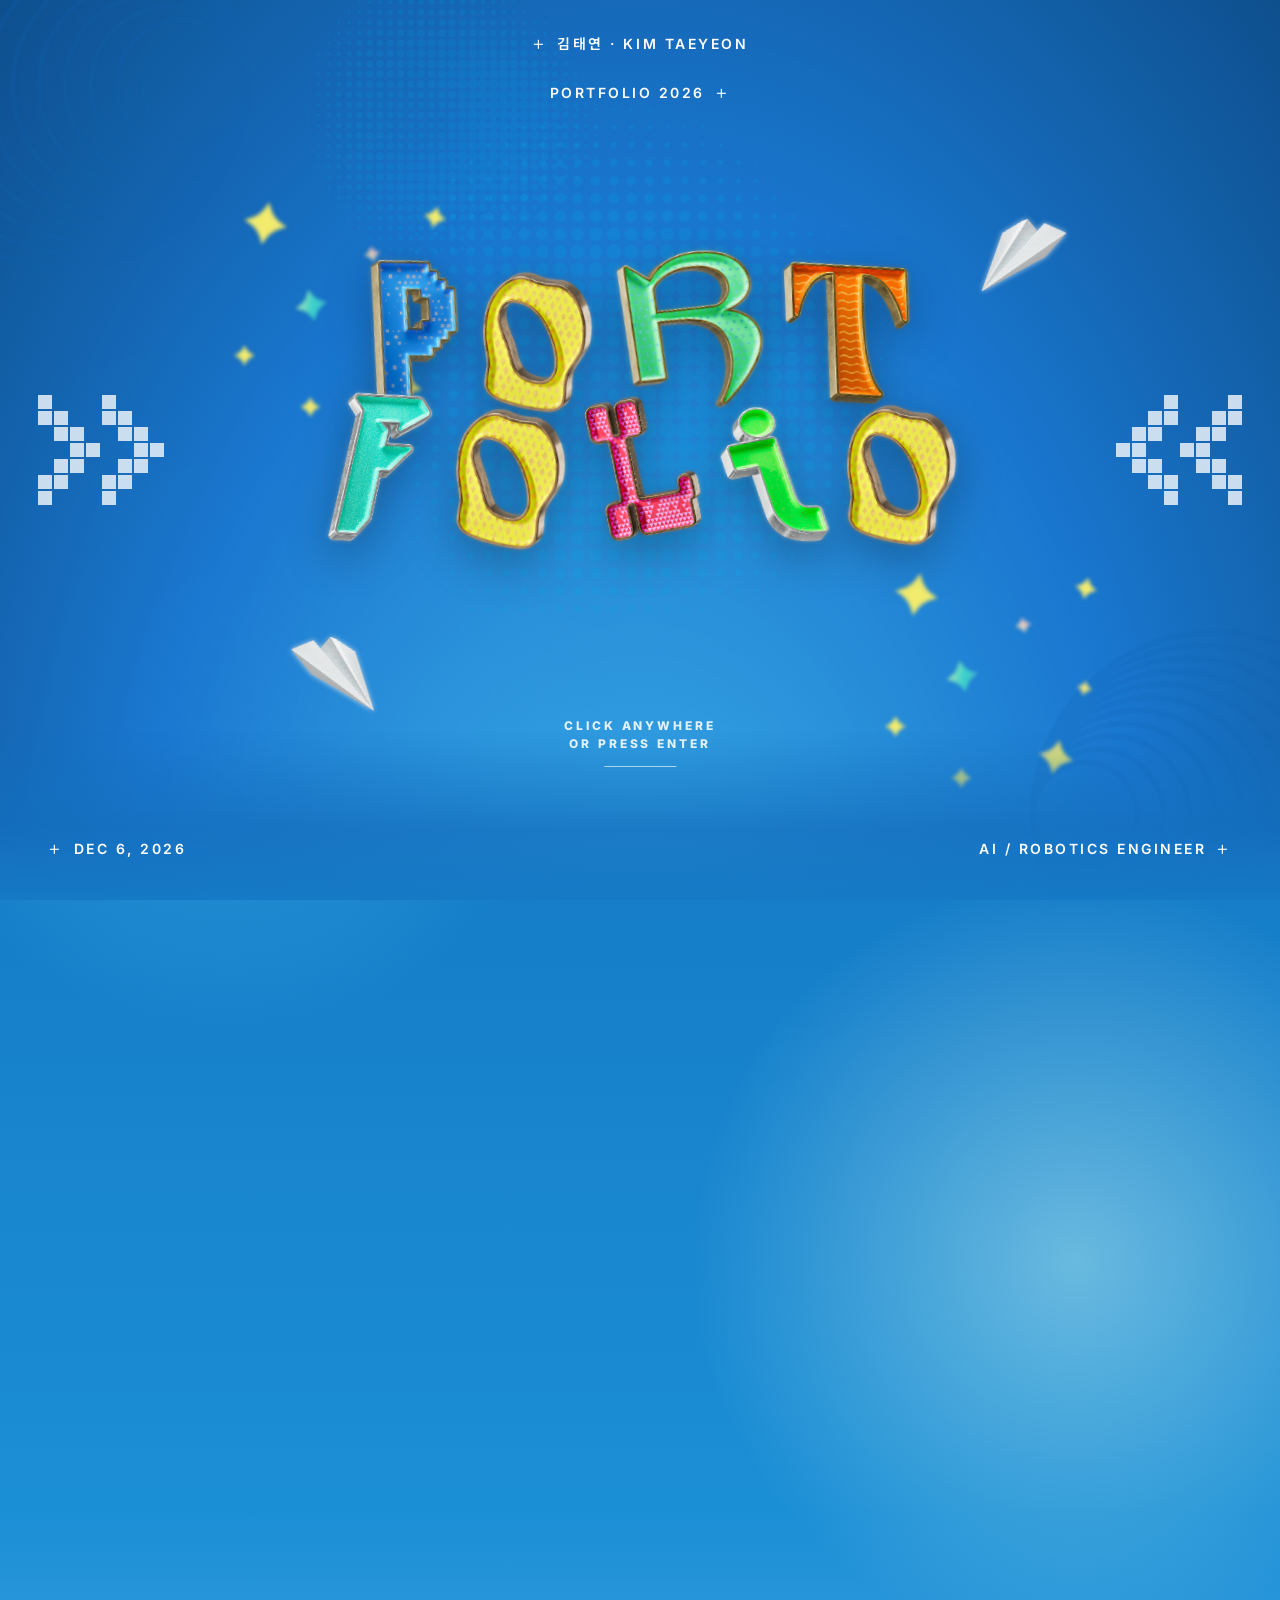
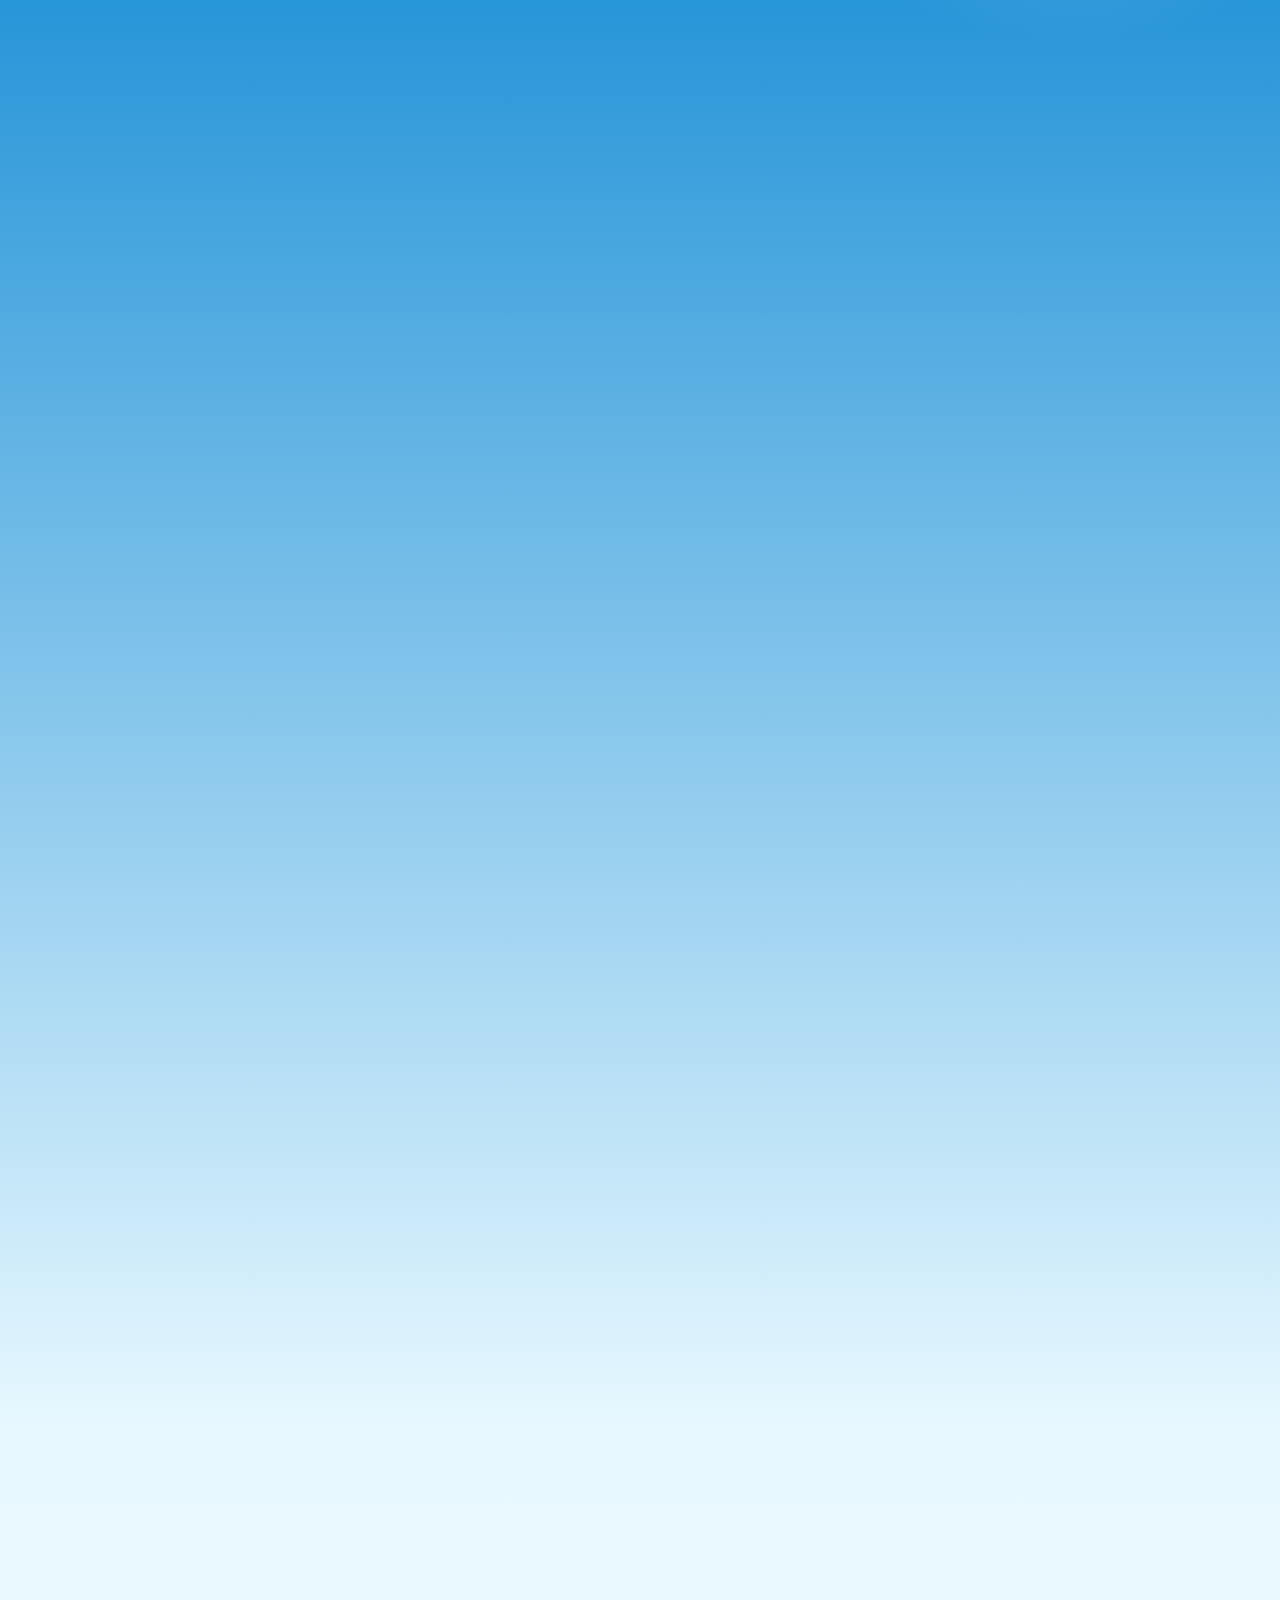
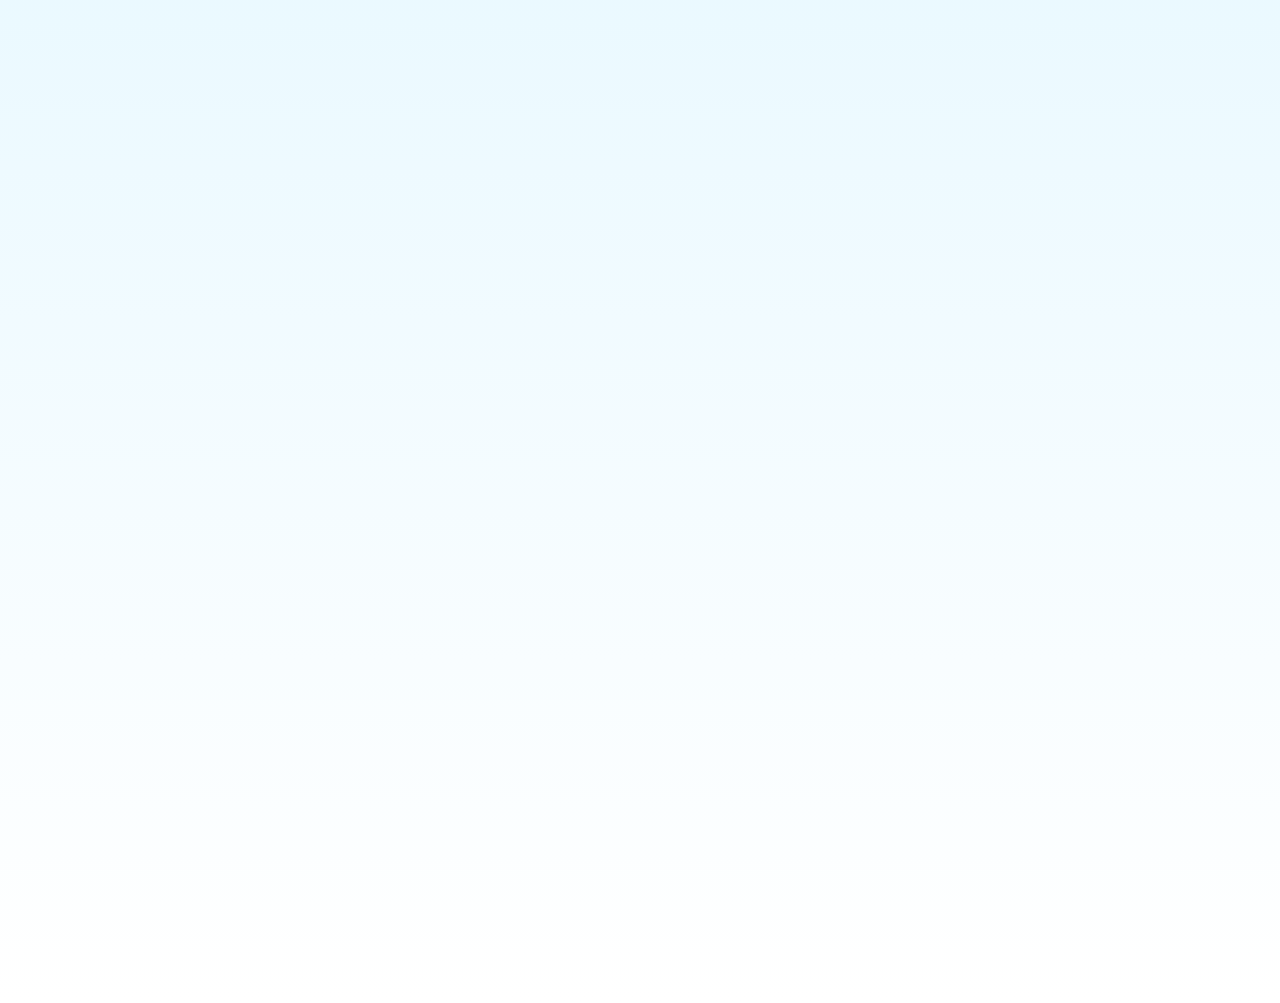
==== commit 4f9e8a12: "deploy: 적재적소 페이지 풀스택 메인으로 재구성 Co-Authored-By: Claude Opus 4.8 <noreply@anthropic.com>" ====
--- a/index.html
+++ b/index.html
@@ -19,10 +19,10 @@
          ========================================================= --> <section id="projects" class="projects"> <div class="sec-deco" aria-hidden="true"> <img src="/assets/intro/image22.png" class="deco-dotcircle deco-dotcircle-tl" alt=""> <img src="/assets/intro/image20.png" class="deco-star deco-star-br" alt=""> </div> <div class="section-inner"> <header class="proj-head"> <div class="proj-head-left"> <h2 class="big-title big-title-dark section-title-block"> <span class="section-kicker">03 / PROJECTS</span> <span class="big-title-1">PROJECTS</span> </h2> </div> <div class="proj-head-right"> <span class="proj-eyebrow">+ PROJECTS</span> <p class="proj-lead">
 SSAFY 14기 6개월간 진행한 4개의 팀 프로젝트.<br>
 AMR 강화학습·로보틱스 비전부터 IoT 앱까지, 카드를 눌러 상세 회고를 보세요.
-</p> </div> </header> <div class="project-grid"> <a href="/projects/jeokjae" class="project-card project-card-blue"> <div class="project-card-top"> <span class="project-num">03 <span class="project-badge">★ MAIN</span></span> <span class="project-period">2026.02 – 04</span> </div> <div class="project-emoji">🤖</div> <h3 class="project-name">적재적소</h3> <p class="project-sub">특화 프로젝트 · 6인 · AMR 강화학습 + 실시간 관제</p> <p class="project-desc">
-물류 AMR 자율주행을 PPO 강화학습으로 전환하고,
-              Isaac Sim ↔ Django ↔ Vue를 잇는 양방향 실시간 관제 시스템을 구축했습니다.
-</p> <div class="project-metrics"> <span class="pm"><b>RL</b>AMR 강화학습</span> <span class="pm"><b>통합</b>Sim↔Django↔Vue</span> </div> <div class="project-tags"> <span>Isaac Sim</span><span>PPO</span><span>Django</span><span>Vue 3</span> </div> <span class="project-cta">자세히 보기 →</span> </a> <a href="/projects/imo" class="project-card project-card-cyan"> <div class="project-card-top"> <span class="project-num">04 <span class="project-badge">★ MAIN</span></span> <span class="project-period">2026.04 – 05</span> </div> <div class="project-emoji">🏋️</div> <h3 class="project-name">IMO</h3> <p class="project-sub">자율 프로젝트 · 6인 · 스마트글래스 EMG 운동 코칭</p> <p class="project-desc">
+</p> </div> </header> <div class="project-grid"> <a href="/projects/jeokjae" class="project-card project-card-blue"> <div class="project-card-top"> <span class="project-num">03 <span class="project-badge">★ MAIN</span></span> <span class="project-period">2026.02 – 03</span> </div> <div class="project-emoji">🤖</div> <h3 class="project-name">적재적소</h3> <p class="project-sub">특화 프로젝트 · 6인 · 실시간 관제 풀스택 + AMR 강화학습</p> <p class="project-desc">
+AMR·컨베이어·로봇팔 16개 장비를 단일 대시보드에서 관제·제어.
+              Isaac Sim ↔ Django ↔ Vue 양방향 실시간 파이프라인을 풀스택으로 구축했습니다.
+</p> <div class="project-metrics"> <span class="pm"><b>풀스택</b>Sim↔Django↔Vue</span> <span class="pm"><b>최다 기여</b>457 커밋</span> </div> <div class="project-tags"> <span>Isaac Sim</span><span>PPO</span><span>Django</span><span>Vue 3</span> </div> <span class="project-cta">자세히 보기 →</span> </a> <a href="/projects/imo" class="project-card project-card-cyan"> <div class="project-card-top"> <span class="project-num">04 <span class="project-badge">★ MAIN</span></span> <span class="project-period">2026.04 – 05</span> </div> <div class="project-emoji">🏋️</div> <h3 class="project-name">IMO</h3> <p class="project-sub">자율 프로젝트 · 6인 · 스마트글래스 EMG 운동 코칭</p> <p class="project-desc">
 EMG·IMU 센서와 라즈베리파이, 스마트글래스 HUD를 묶어
               운동 중 실시간 피드백을 주는 Flutter 코칭 앱. 50Hz 센서 스트림을 안정적인 UI로 풀어냈습니다.
 </p> <div class="project-metrics"> <span class="pm"><b>APP</b>Flutter 전담</span> <span class="pm"><b>실시간</b>Pi WebSocket 연동</span> </div> <div class="project-tags"> <span>Flutter</span><span>WebSocket</span><span>Raspberry Pi</span> </div> <span class="project-cta">자세히 보기 →</span> </a> <a href="/projects/ssara" class="project-card project-card-blue"> <div class="project-card-top"> <span class="project-num">02</span> <span class="project-period">2026.01 – 02</span> </div> <div class="project-emoji">👁️</div> <h3 class="project-name">SSARA</h3> <p class="project-sub">공통 프로젝트 · 6인 · AI Vision · 음성비서</p> <p class="project-desc">
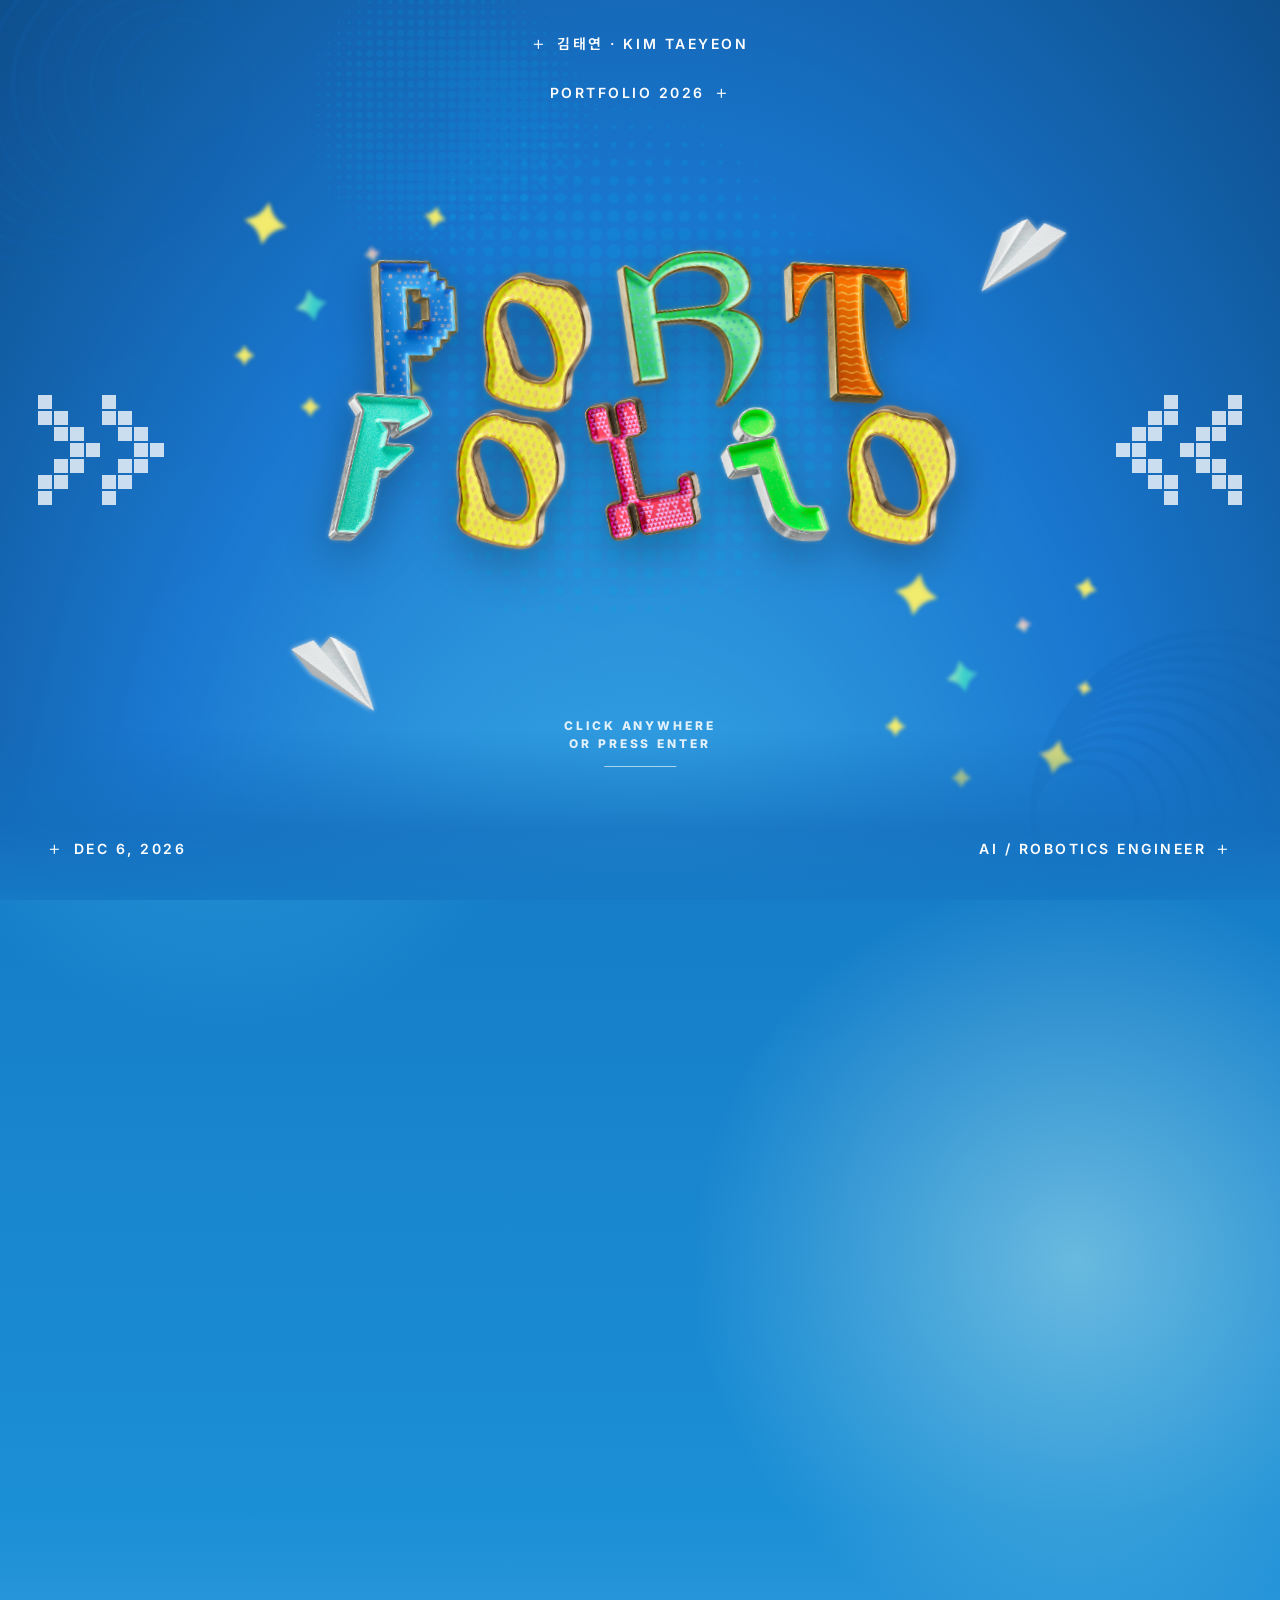
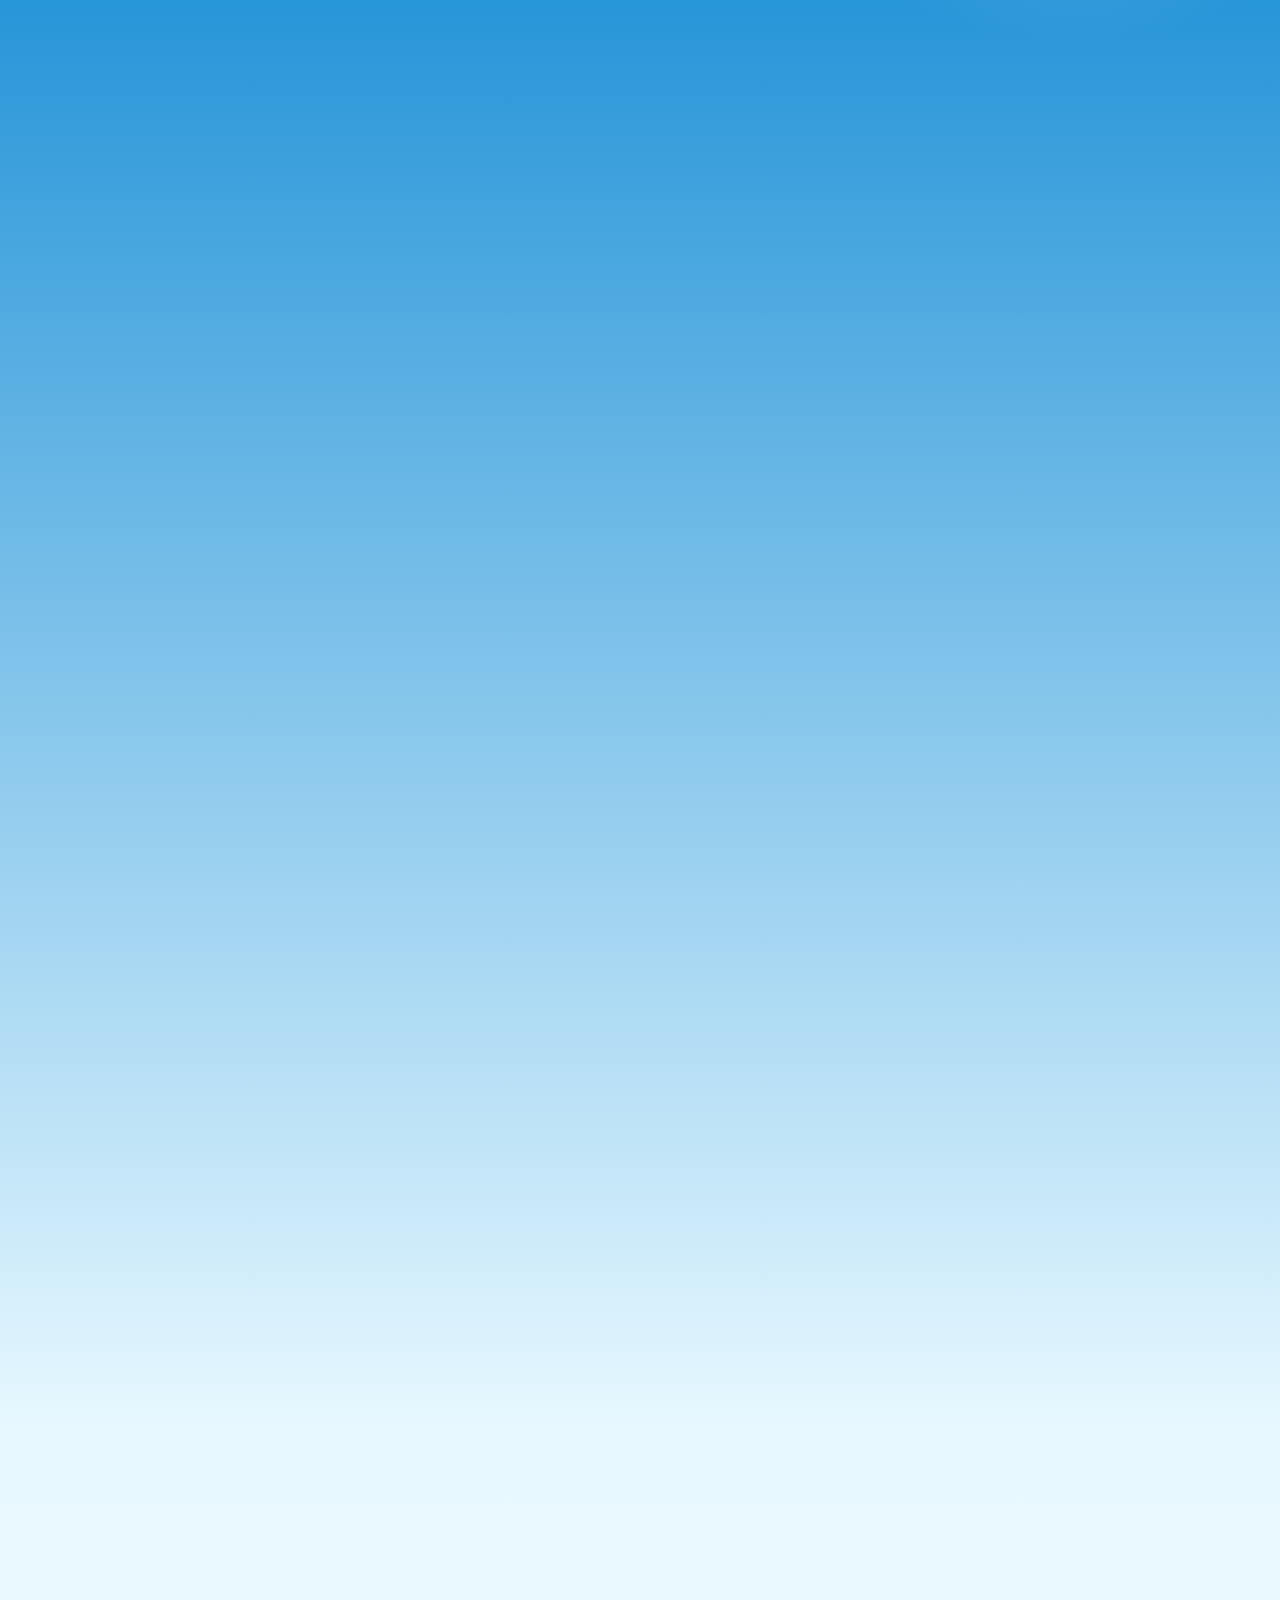
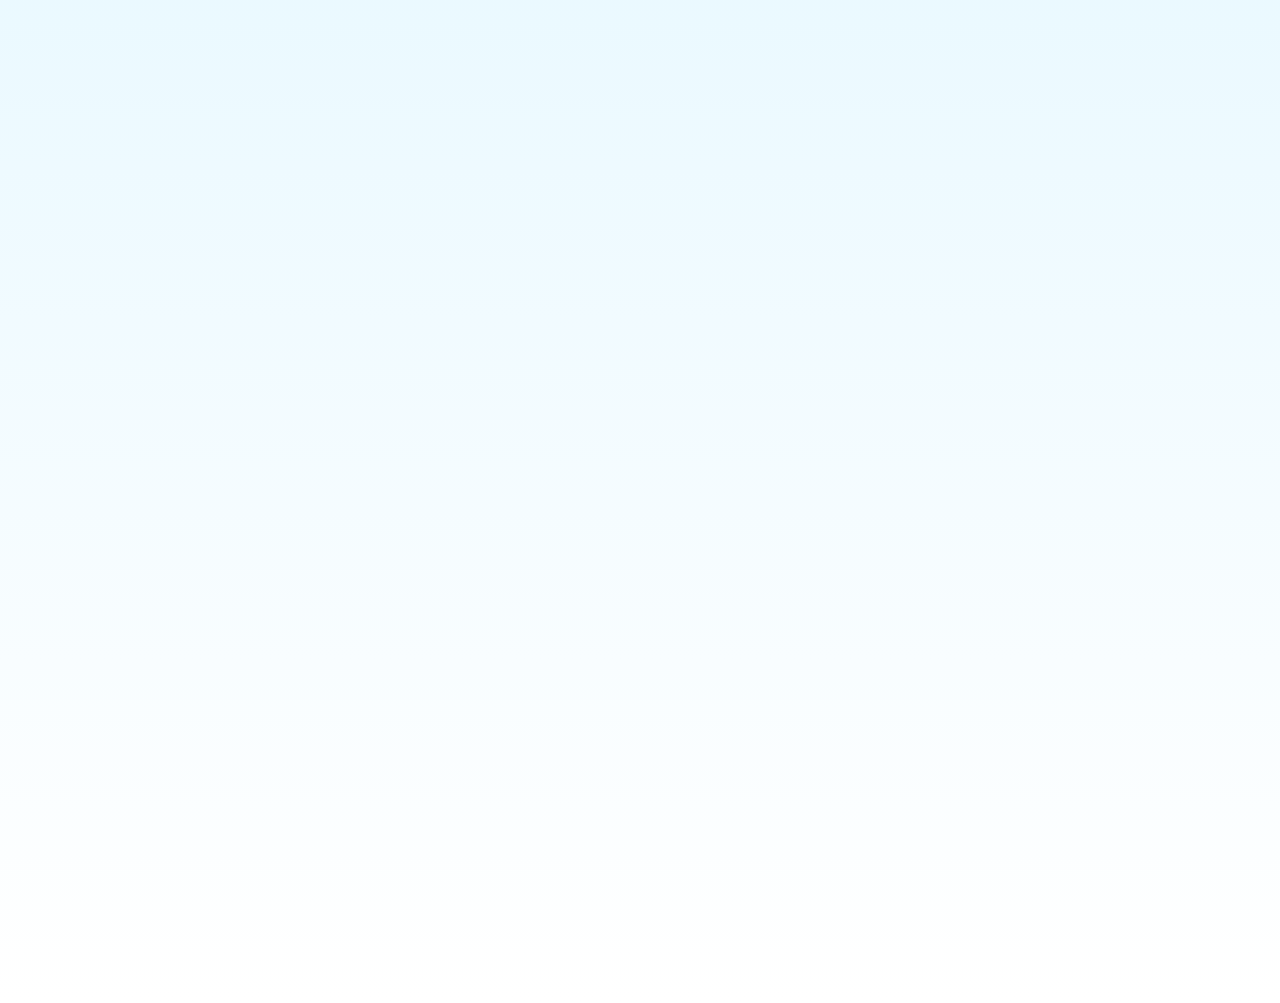
==== commit c8e13f50: "deploy: 적재적소 기여도/FE/통계 보강 반영 Co-Authored-By: Claude Opus 4.8 <noreply@anthropic.com>" ====
--- a/index.html
+++ b/index.html
@@ -22,7 +22,7 @@
 </p> </div> </header> <div class="project-grid"> <a href="/projects/jeokjae" class="project-card project-card-blue"> <div class="project-card-top"> <span class="project-num">03 <span class="project-badge">★ MAIN</span></span> <span class="project-period">2026.02 – 03</span> </div> <div class="project-emoji">🤖</div> <h3 class="project-name">적재적소</h3> <p class="project-sub">특화 프로젝트 · 6인 · 실시간 관제 풀스택 + AMR 강화학습</p> <p class="project-desc">
 AMR·컨베이어·로봇팔 16개 장비를 단일 대시보드에서 관제·제어.
               Isaac Sim ↔ Django ↔ Vue 양방향 실시간 파이프라인을 풀스택으로 구축했습니다.
-</p> <div class="project-metrics"> <span class="pm"><b>풀스택</b>Sim↔Django↔Vue</span> <span class="pm"><b>최다 기여</b>457 커밋</span> </div> <div class="project-tags"> <span>Isaac Sim</span><span>PPO</span><span>Django</span><span>Vue 3</span> </div> <span class="project-cta">자세히 보기 →</span> </a> <a href="/projects/imo" class="project-card project-card-cyan"> <div class="project-card-top"> <span class="project-num">04 <span class="project-badge">★ MAIN</span></span> <span class="project-period">2026.04 – 05</span> </div> <div class="project-emoji">🏋️</div> <h3 class="project-name">IMO</h3> <p class="project-sub">자율 프로젝트 · 6인 · 스마트글래스 EMG 운동 코칭</p> <p class="project-desc">
+</p> <div class="project-metrics"> <span class="pm"><b>풀스택</b>Sim↔Django↔Vue</span> <span class="pm"><b>기여 80%+</b>웹 관제 시스템</span> </div> <div class="project-tags"> <span>Isaac Sim</span><span>PPO</span><span>Django</span><span>Vue 3</span> </div> <span class="project-cta">자세히 보기 →</span> </a> <a href="/projects/imo" class="project-card project-card-cyan"> <div class="project-card-top"> <span class="project-num">04 <span class="project-badge">★ MAIN</span></span> <span class="project-period">2026.04 – 05</span> </div> <div class="project-emoji">🏋️</div> <h3 class="project-name">IMO</h3> <p class="project-sub">자율 프로젝트 · 6인 · 스마트글래스 EMG 운동 코칭</p> <p class="project-desc">
 EMG·IMU 센서와 라즈베리파이, 스마트글래스 HUD를 묶어
               운동 중 실시간 피드백을 주는 Flutter 코칭 앱. 50Hz 센서 스트림을 안정적인 UI로 풀어냈습니다.
 </p> <div class="project-metrics"> <span class="pm"><b>APP</b>Flutter 전담</span> <span class="pm"><b>실시간</b>Pi WebSocket 연동</span> </div> <div class="project-tags"> <span>Flutter</span><span>WebSocket</span><span>Raspberry Pi</span> </div> <span class="project-cta">자세히 보기 →</span> </a> <a href="/projects/ssara" class="project-card project-card-blue"> <div class="project-card-top"> <span class="project-num">02</span> <span class="project-period">2026.01 – 02</span> </div> <div class="project-emoji">👁️</div> <h3 class="project-name">SSARA</h3> <p class="project-sub">공통 프로젝트 · 6인 · AI Vision · 음성비서</p> <p class="project-desc">
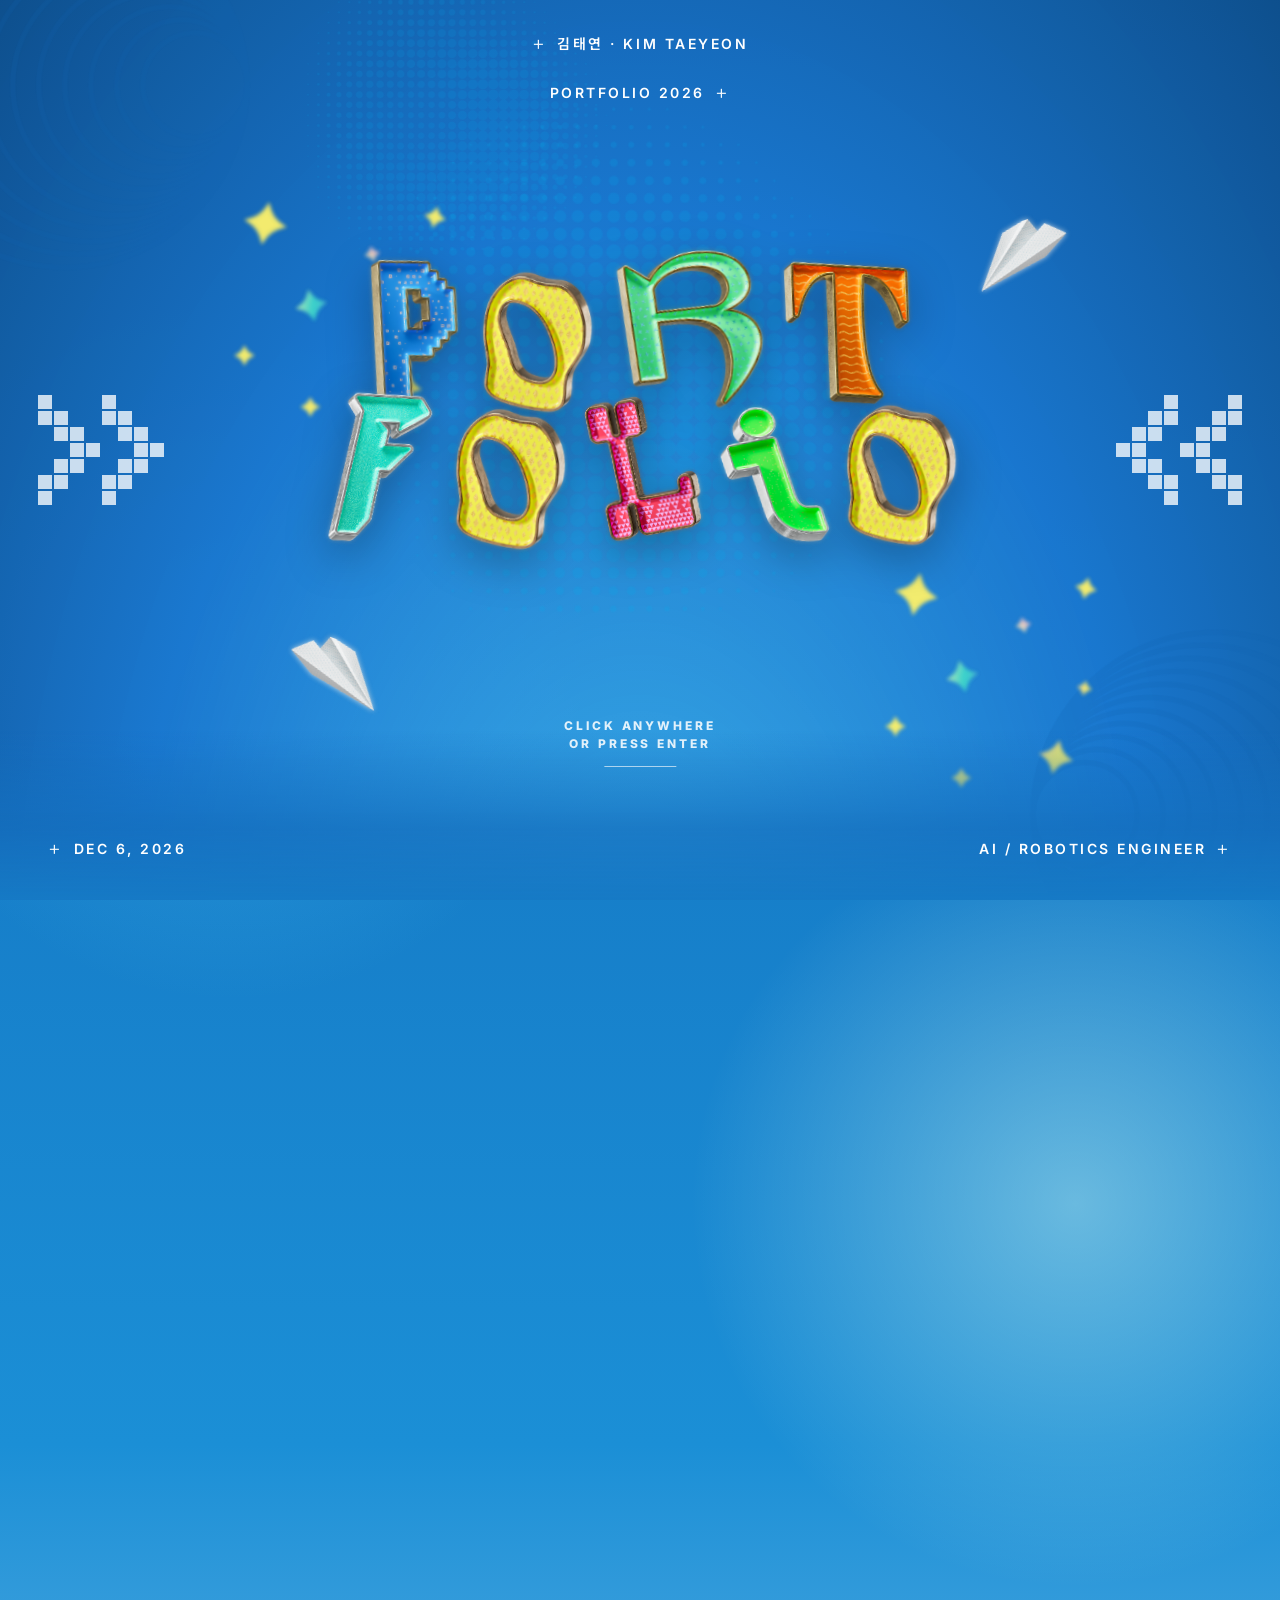
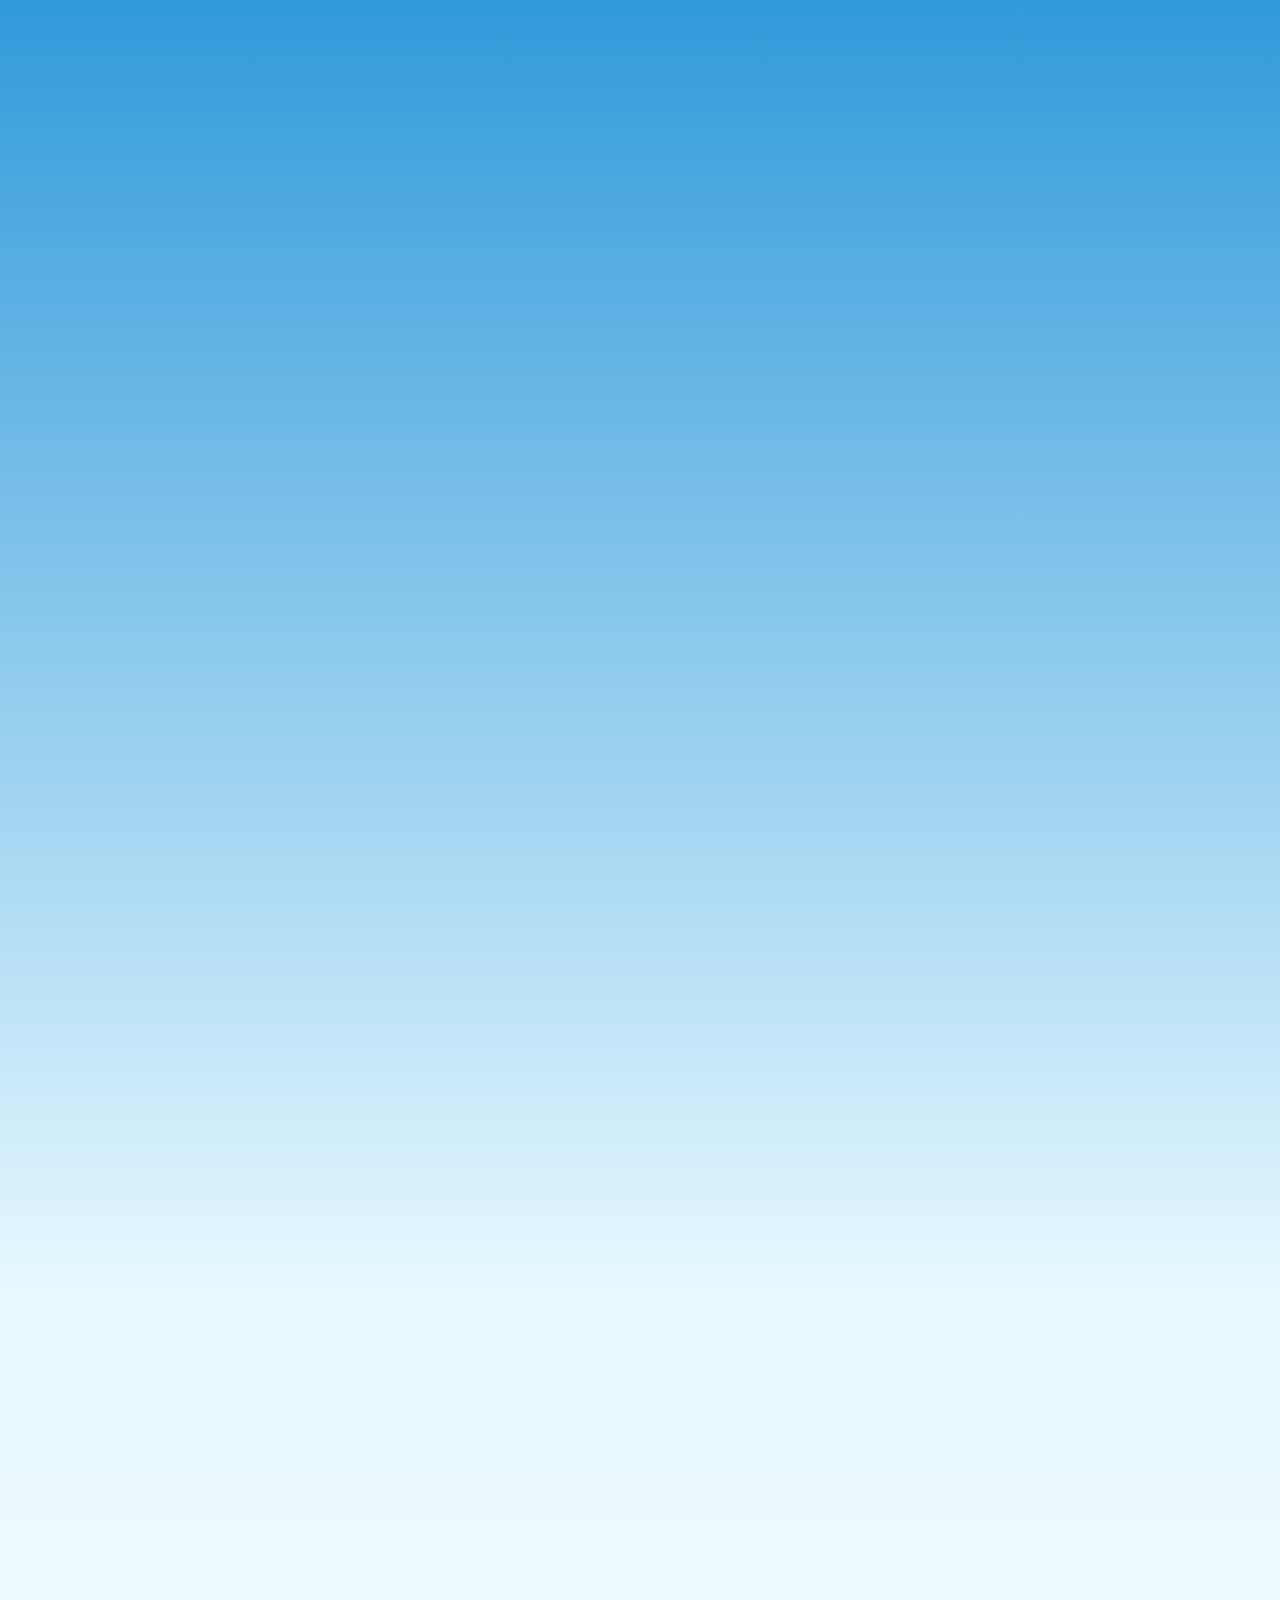
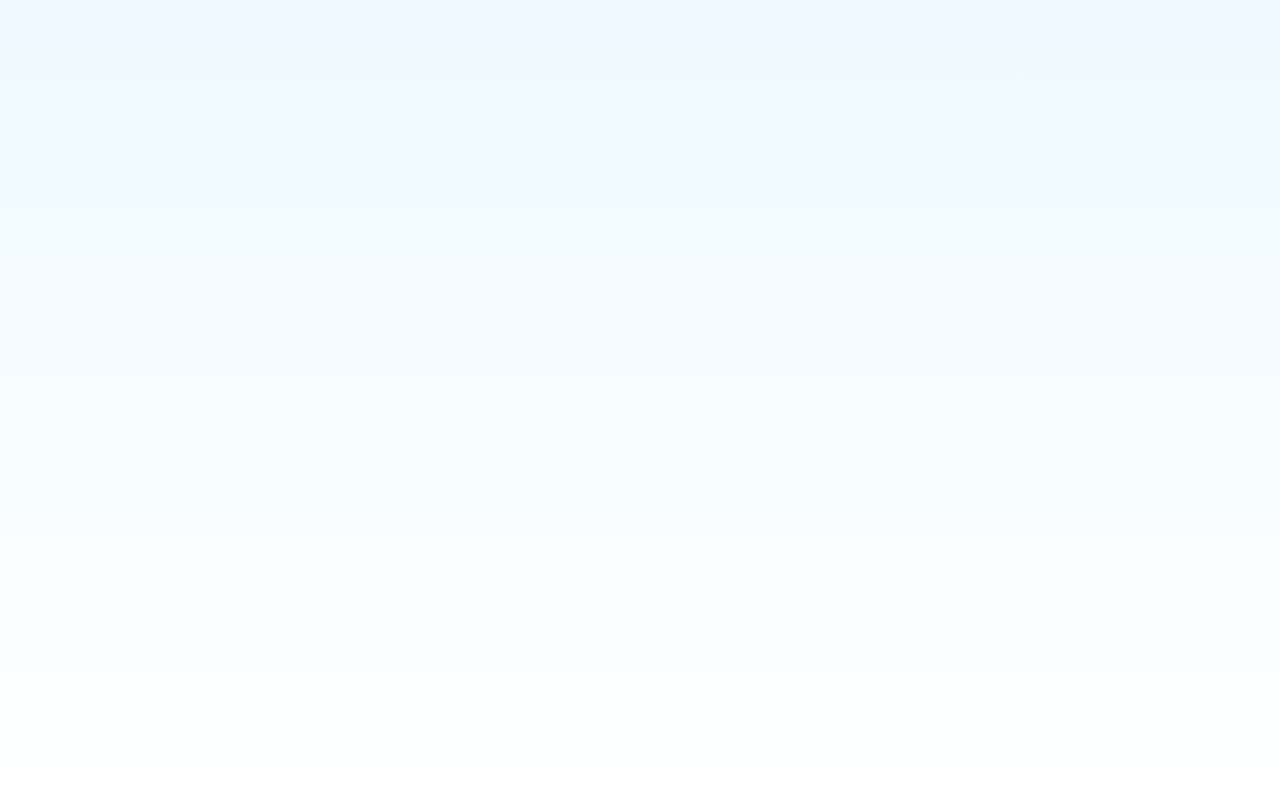
==== commit cd8bc82c: "deploy: 홈 스크롤/타이틀/ABOUT 색상 수정 Co-Authored-By: Claude Opus 4.8 <noreply@anthropic.com>" ====
--- a/index.html
+++ b/index.html
@@ -1,6 +1,6 @@
-<!DOCTYPE html><html lang="ko"> <head><meta charset="UTF-8"><meta name="viewport" content="width=device-width, initial-scale=1.0"><title>김태연 | Portfolio</title><meta name="description" content="김태연 포트폴리오 - AI / Robotics Engineer"><link rel="preconnect" href="https://fonts.googleapis.com"><link rel="preconnect" href="https://fonts.gstatic.com" crossorigin><link href="https://fonts.googleapis.com/css2?family=Caveat:wght@500;700&family=Inter:wght@400;500;600;700;800;900&family=Noto+Sans+KR:wght@400;500;700;900&display=swap" rel="stylesheet"><link rel="stylesheet" href="/_astro/Footer.BxRNyEH-.css"></head> <body class="splash-active">   <section id="home" class="cover"> <!-- Background decorations --> <div class="cover-bg" aria-hidden="true"> <img src="/assets/cover/image14.png" class="bg-circles bg-circles-tl" alt=""> <img src="/assets/cover/image14.png" class="bg-circles bg-circles-br" alt=""> <img src="/assets/cover/image22.png" class="bg-halftone bg-halftone-center" alt=""> <img src="/assets/cover/image22.png" class="bg-halftone bg-halftone-tl" alt=""> <img src="/assets/cover/image13.png" class="bg-stars bg-stars-1" alt=""> <img src="/assets/cover/image13.png" class="bg-stars bg-stars-2" alt=""> <img src="/assets/cover/image12.png" class="bg-plane bg-plane-tr" alt=""> <img src="/assets/cover/image12.png" class="bg-plane bg-plane-bl" alt=""> <!-- Pixel arrows recreated with CSS --> <div class="pixel-arrow pixel-arrow-left" aria-hidden="true"> <div class="pa-row"><i></i><i></i><i></i><i></i><i></i><i></i><i></i><i></i></div> <div class="pa-row"><i></i><i></i><i></i><i></i><i></i><i></i><i></i><i></i></div> <div class="pa-row"><i></i><i></i><i></i><i></i><i></i><i></i><i></i><i></i></div> <div class="pa-row"><i></i><i></i><i></i><i></i><i></i><i></i><i></i><i></i></div> <div class="pa-row"><i></i><i></i><i></i><i></i><i></i><i></i><i></i><i></i></div> <div class="pa-row"><i></i><i></i><i></i><i></i><i></i><i></i><i></i><i></i></div> <div class="pa-row"><i></i><i></i><i></i><i></i><i></i><i></i><i></i><i></i></div> </div> <div class="pixel-arrow pixel-arrow-right" aria-hidden="true"> <div class="pa-row"><i></i><i></i><i></i><i></i><i></i><i></i><i></i><i></i></div> <div class="pa-row"><i></i><i></i><i></i><i></i><i></i><i></i><i></i><i></i></div> <div class="pa-row"><i></i><i></i><i></i><i></i><i></i><i></i><i></i><i></i></div> <div class="pa-row"><i></i><i></i><i></i><i></i><i></i><i></i><i></i><i></i></div> <div class="pa-row"><i></i><i></i><i></i><i></i><i></i><i></i><i></i><i></i></div> <div class="pa-row"><i></i><i></i><i></i><i></i><i></i><i></i><i></i><i></i></div> <div class="pa-row"><i></i><i></i><i></i><i></i><i></i><i></i><i></i><i></i></div> </div> </div> <!-- Top corner labels + capsule nav --> <header class="cover-top"> <div class="corner-label corner-left"> <span class="corner-plus">+</span> <span>김태연 · KIM TAEYEON</span> </div> <div class="corner-label corner-right"> <span>PORTFOLIO 2026</span> <span class="corner-plus">+</span> </div> </header> <!-- 3D letters: PORT / FOLIO --> <div class="title-stack"> <div class="title-row title-row-top"> <img src="/assets/cover/image5.png" class="ltr ltr-p" alt="P"> <img src="/assets/cover/image6.png" class="ltr ltr-o1" alt="O"> <img src="/assets/cover/image7.png" class="ltr ltr-r" alt="R"> <img src="/assets/cover/image8.png" class="ltr ltr-t" alt="T"> </div> <div class="title-row title-row-bottom"> <img src="/assets/cover/image9.png" class="ltr ltr-f" alt="F"> <img src="/assets/cover/image6.png" class="ltr ltr-o2" alt="O"> <img src="/assets/cover/image11.png" class="ltr ltr-l" alt="L"> <img src="/assets/cover/image10.png" class="ltr ltr-i" alt="I"> <img src="/assets/cover/image6.png" class="ltr ltr-o3" alt="O"> </div> </div> <button class="splash-cta" id="splashEnter" type="button"> <span>CLICK ANYWHERE</span> <span>OR PRESS ENTER</span> </button> <!-- Bottom corner labels --> <footer class="cover-bottom"> <div class="corner-label corner-left"> <span class="corner-plus">+</span> <span id="todayLabel">MAY 28, 2026</span> </div> <div class="corner-label corner-right"> <span>AI / ROBOTICS ENGINEER</span> <span class="corner-plus">+</span> </div> </footer> </section>  <nav class="capsule-nav-sticky" id="capsuleNavSticky"> <a href="#introduce" class="cap-tab" data-section="introduce">HOME</a> <a href="#skills" class="cap-tab" data-section="skills">SKILLS</a> <a href="#projects" class="cap-tab" data-section="projects">PROJECTS</a> </nav> <main> <!-- =========================================================
+<!DOCTYPE html><html lang="ko"> <head><meta charset="UTF-8"><meta name="viewport" content="width=device-width, initial-scale=1.0"><title>김태연 | Portfolio</title><meta name="description" content="김태연 포트폴리오 - AI / Robotics Engineer"><link rel="preconnect" href="https://fonts.googleapis.com"><link rel="preconnect" href="https://fonts.gstatic.com" crossorigin><link href="https://fonts.googleapis.com/css2?family=Caveat:wght@500;700&family=Inter:wght@400;500;600;700;800;900&family=Noto+Sans+KR:wght@400;500;700;900&display=swap" rel="stylesheet"><link rel="stylesheet" href="/_astro/Footer.BlRjhFfs.css"></head> <body class="splash-active">   <section id="home" class="cover"> <!-- Background decorations --> <div class="cover-bg" aria-hidden="true"> <img src="/assets/cover/image14.png" class="bg-circles bg-circles-tl" alt=""> <img src="/assets/cover/image14.png" class="bg-circles bg-circles-br" alt=""> <img src="/assets/cover/image22.png" class="bg-halftone bg-halftone-center" alt=""> <img src="/assets/cover/image22.png" class="bg-halftone bg-halftone-tl" alt=""> <img src="/assets/cover/image13.png" class="bg-stars bg-stars-1" alt=""> <img src="/assets/cover/image13.png" class="bg-stars bg-stars-2" alt=""> <img src="/assets/cover/image12.png" class="bg-plane bg-plane-tr" alt=""> <img src="/assets/cover/image12.png" class="bg-plane bg-plane-bl" alt=""> <!-- Pixel arrows recreated with CSS --> <div class="pixel-arrow pixel-arrow-left" aria-hidden="true"> <div class="pa-row"><i></i><i></i><i></i><i></i><i></i><i></i><i></i><i></i></div> <div class="pa-row"><i></i><i></i><i></i><i></i><i></i><i></i><i></i><i></i></div> <div class="pa-row"><i></i><i></i><i></i><i></i><i></i><i></i><i></i><i></i></div> <div class="pa-row"><i></i><i></i><i></i><i></i><i></i><i></i><i></i><i></i></div> <div class="pa-row"><i></i><i></i><i></i><i></i><i></i><i></i><i></i><i></i></div> <div class="pa-row"><i></i><i></i><i></i><i></i><i></i><i></i><i></i><i></i></div> <div class="pa-row"><i></i><i></i><i></i><i></i><i></i><i></i><i></i><i></i></div> </div> <div class="pixel-arrow pixel-arrow-right" aria-hidden="true"> <div class="pa-row"><i></i><i></i><i></i><i></i><i></i><i></i><i></i><i></i></div> <div class="pa-row"><i></i><i></i><i></i><i></i><i></i><i></i><i></i><i></i></div> <div class="pa-row"><i></i><i></i><i></i><i></i><i></i><i></i><i></i><i></i></div> <div class="pa-row"><i></i><i></i><i></i><i></i><i></i><i></i><i></i><i></i></div> <div class="pa-row"><i></i><i></i><i></i><i></i><i></i><i></i><i></i><i></i></div> <div class="pa-row"><i></i><i></i><i></i><i></i><i></i><i></i><i></i><i></i></div> <div class="pa-row"><i></i><i></i><i></i><i></i><i></i><i></i><i></i><i></i></div> </div> </div> <!-- Top corner labels + capsule nav --> <header class="cover-top"> <div class="corner-label corner-left"> <span class="corner-plus">+</span> <span>김태연 · KIM TAEYEON</span> </div> <div class="corner-label corner-right"> <span>PORTFOLIO 2026</span> <span class="corner-plus">+</span> </div> </header> <!-- 3D letters: PORT / FOLIO --> <div class="title-stack"> <div class="title-row title-row-top"> <img src="/assets/cover/image5.png" class="ltr ltr-p" alt="P"> <img src="/assets/cover/image6.png" class="ltr ltr-o1" alt="O"> <img src="/assets/cover/image7.png" class="ltr ltr-r" alt="R"> <img src="/assets/cover/image8.png" class="ltr ltr-t" alt="T"> </div> <div class="title-row title-row-bottom"> <img src="/assets/cover/image9.png" class="ltr ltr-f" alt="F"> <img src="/assets/cover/image6.png" class="ltr ltr-o2" alt="O"> <img src="/assets/cover/image11.png" class="ltr ltr-l" alt="L"> <img src="/assets/cover/image10.png" class="ltr ltr-i" alt="I"> <img src="/assets/cover/image6.png" class="ltr ltr-o3" alt="O"> </div> </div> <button class="splash-cta" id="splashEnter" type="button"> <span>CLICK ANYWHERE</span> <span>OR PRESS ENTER</span> </button> <!-- Bottom corner labels --> <footer class="cover-bottom"> <div class="corner-label corner-left"> <span class="corner-plus">+</span> <span id="todayLabel">MAY 28, 2026</span> </div> <div class="corner-label corner-right"> <span>AI / ROBOTICS ENGINEER</span> <span class="corner-plus">+</span> </div> </footer> </section>  <nav class="capsule-nav-sticky" id="capsuleNavSticky"> <a href="#introduce" class="cap-tab" data-section="introduce">HOME</a> <a href="#skills" class="cap-tab" data-section="skills">SKILLS</a> <a href="#projects" class="cap-tab" data-section="projects">PROJECTS</a> </nav> <main> <!-- =========================================================
          ABOUT ME (Introduce) — PPT slide2 INTRODUCTION
-         ========================================================= --> <section id="introduce" class="introduce"> <!-- Background decorations --> <div class="sec-deco" aria-hidden="true"> <img src="/assets/intro/image29.png" class="deco-dotcircle deco-dotcircle-1" alt=""> <img src="/assets/intro/image22.png" class="deco-dotcircle deco-dotcircle-2" alt=""> <img src="/assets/intro/image20.png" class="deco-star deco-star-l" alt=""> <img src="/assets/intro/image20.png" class="deco-star deco-star-r" alt=""> <img src="/assets/intro/image28.png" class="deco-dice" alt=""> <img src="/assets/intro/image27.png" class="deco-cursor" alt=""> </div> <div class="section-inner intro-stage"> <!-- Left: big section title + round profile frame --> <div class="intro-left"> <h2 class="big-title section-title-block"> <span class="section-kicker">01 / ABOUT ME</span> <span class="big-title-2">ABOUT</span> <span class="big-title-1">ME</span> </h2> <div class="profile-card-wrap"> <div class="profile-card"> <img src="/assets/profile.jpg" alt="김태연 프로필" class="pf-photo"> <div class="pf-card-tag"> <span class="pf-card-name">KIM TAEYEON</span> <span class="pf-card-role">Frontend / AI Engineer</span> </div> </div> <span class="pf-deco pf-deco-1">✦</span> <span class="pf-deco pf-deco-2">+</span> </div> </div> <!-- Right: headline + handwriting + body --> <div class="intro-right"> <h3 class="pp-headline"> <span class="pp-h-1">AI · Robotics</span> <span class="pp-h-2">That Connects<span class="pp-arrow">➜</span></span> </h3> <div class="pp-divider"></div> <p class="pp-greet">
+         ========================================================= --> <section id="introduce" class="introduce"> <!-- Background decorations --> <div class="sec-deco" aria-hidden="true"> <img src="/assets/intro/image29.png" class="deco-dotcircle deco-dotcircle-1" alt=""> <img src="/assets/intro/image22.png" class="deco-dotcircle deco-dotcircle-2" alt=""> <img src="/assets/intro/image20.png" class="deco-star deco-star-l" alt=""> <img src="/assets/intro/image20.png" class="deco-star deco-star-r" alt=""> <img src="/assets/intro/image28.png" class="deco-dice" alt=""> <img src="/assets/intro/image27.png" class="deco-cursor" alt=""> </div> <div class="section-inner intro-stage"> <!-- Left: big section title + round profile frame --> <div class="intro-left"> <h2 class="big-title section-title-block"> <span class="big-title-2">ABOUT</span> <span class="big-title-1">ME</span> </h2> <div class="profile-card-wrap"> <div class="profile-card"> <img src="/assets/profile.jpg" alt="김태연 프로필" class="pf-photo"> <div class="pf-card-tag"> <span class="pf-card-name">KIM TAEYEON</span> <span class="pf-card-role">Frontend / AI Engineer</span> </div> </div> <span class="pf-deco pf-deco-1">✦</span> <span class="pf-deco pf-deco-2">+</span> </div> </div> <!-- Right: headline + handwriting + body --> <div class="intro-right"> <h3 class="pp-headline"> <span class="pp-h-1">AI · Robotics</span> <span class="pp-h-2">That Connects<span class="pp-arrow">➜</span></span> </h3> <div class="pp-divider"></div> <p class="pp-greet">
 Hi, I&rsquo;m <span class="handwrite">김태연</span> </p> <p class="pp-desc">
 SSAFY 14기에서 센서·디바이스·실시간 데이터를 사람이 쓰는 서비스로
             잇는 일에 집중해 왔습니다. EMG·IMU 센서와 ESP32·라즈베리파이,
@@ -8,7 +8,7 @@
             안정적인 경험으로 풀어내는 것이 제 관심사입니다.
 </p> <ul class="pp-meta"> <li><span>+ EMAIL</span> xodus6478@naver.com</li> <li><span>+ ROLE</span> AI / Robotics Engineer</li> <li><span>+ SCHOOL</span> SSAFY 14기 · 동아대학교</li> </ul> </div> </div> <!-- Value cards below --> <div class="section-inner"> <div class="intro-grid"> <article class="intro-card"> <span class="card-tag">+ VALUE 01</span> <div class="card-emoji">🧠</div> <h4>강화학습 & AI 모델</h4> <p>PPO 기반 AMR 자율주행 정책을 직접 학습시키고, YOLOv8을 v1~v7까지 반복 고도화한 경험이 있습니다.</p> </article> <article class="intro-card"> <span class="card-tag">+ VALUE 02</span> <div class="card-emoji">🤖</div> <h4>로보틱스 시뮬레이션</h4> <p>Isaac Sim · Isaac Lab · ROS 2 환경에서 멀티로봇 학습 환경과 평가 프레임워크를 구축했습니다.</p> </article> <article class="intro-card"> <span class="card-tag">+ VALUE 03</span> <div class="card-emoji">🔗</div> <h4>풀스택 통합 역량</h4> <p>Django REST + Vue 3 + WebSocket으로 시뮬레이션과 웹 관제를 하나의 실시간 파이프라인으로 잇습니다.</p> </article> <article class="intro-card"> <span class="card-tag">+ VALUE 04</span> <div class="card-emoji">🔬</div> <h4>실험과 검증의 사이클</h4> <p>가설 → 실험 → 검증 → 재설계의 반복을 학습 일지로 남기고, 좌표·데이터부터 의심하는 습관을 들였습니다.</p> </article> </div> </div> </section> <!-- =========================================================
          SKILLS — PPT slide3-ish layout (left big title, right cards)
-         ========================================================= --> <section id="skills" class="skills"> <div class="sec-deco" aria-hidden="true"> <img src="/assets/intro/image20.png" class="deco-star deco-star-tl" alt=""> <img src="/assets/intro/image22.png" class="deco-dotcircle deco-dotcircle-br" alt=""> </div> <div class="section-inner skills-grid"> <div class="skills-left"> <h2 class="big-title section-title-block"> <span class="section-kicker">02 / SKILLS</span> <span class="big-title-1">SKILLS</span> </h2> <p class="big-sub">
+         ========================================================= --> <section id="skills" class="skills"> <div class="sec-deco" aria-hidden="true"> <img src="/assets/intro/image20.png" class="deco-star deco-star-tl" alt=""> <img src="/assets/intro/image22.png" class="deco-dotcircle deco-dotcircle-br" alt=""> </div> <div class="section-inner skills-grid"> <div class="skills-left"> <h2 class="big-title section-title-block"> <span class="big-title-1">SKILLS</span> </h2> <p class="big-sub">
 Tools <span class="handwrite">I work with</span> </p> <p class="pp-desc light">
 네 번의 팀 프로젝트(관통·공통·특화·자율)에서 실제로 다뤄본 기술들입니다.
             강화학습(PPO)·로보틱스 시뮬레이션(Isaac Sim·ROS 2)부터
@@ -16,7 +16,7 @@
             AI와 로보틱스를 현실에 잇는 전체 스택을 직접 만졌습니다.
 </p> </div> <div class="skills-right"> <div class="skills-cats"> <div class="skill-cat"> <h4 class="skill-cat-title">+ AI / ML</h4> <div class="skill-chip-row"> <div class="skill-chip"><img src="https://cdn.simpleicons.org/pytorch/EE4C2C" alt="">PyTorch</div> <div class="skill-chip"><img src="https://cdn.simpleicons.org/ultralytics/111F68" alt="">YOLOv8</div> <div class="skill-chip"><span class="chip-mono">🧠</span>PPO · Stable-Baselines3</div> <div class="skill-chip"><img src="https://cdn.simpleicons.org/openai/412991" alt="">OpenAI API</div> </div> </div> <div class="skill-cat"> <h4 class="skill-cat-title">+ ROBOTICS / SIMULATION</h4> <div class="skill-chip-row"> <div class="skill-chip"><img src="https://cdn.simpleicons.org/nvidia/76B900" alt="">Isaac Sim</div> <div class="skill-chip"><img src="https://cdn.simpleicons.org/nvidia/76B900" alt="">Isaac Lab</div> <div class="skill-chip"><img src="https://cdn.simpleicons.org/ros/22314E" alt="">ROS 2</div> <div class="skill-chip"><span class="chip-mono">🗺️</span>RTAB-Map · VSLAM</div> <div class="skill-chip"><span class="chip-mono">🔳</span>ArUco</div> </div> </div> <div class="skill-cat"> <h4 class="skill-cat-title">+ BACKEND</h4> <div class="skill-chip-row"> <div class="skill-chip"><img src="https://cdn.simpleicons.org/django/092E20" alt="">Django REST</div> <div class="skill-chip"><img src="https://cdn.simpleicons.org/django/092E20" alt="">Channels (WS)</div> <div class="skill-chip"><img src="https://cdn.simpleicons.org/fastapi/009688" alt="">FastAPI</div> <div class="skill-chip"><img src="https://cdn.simpleicons.org/postgresql/4169E1" alt="">PostgreSQL</div> <div class="skill-chip"><img src="https://cdn.simpleicons.org/sqlite/003B57" alt="">SQLite</div> <div class="skill-chip"><img src="https://cdn.simpleicons.org/mqtt/660066" alt="">MQTT</div> </div> </div> <div class="skill-cat"> <h4 class="skill-cat-title">+ FRONTEND / APP</h4> <div class="skill-chip-row"> <div class="skill-chip"><img src="https://cdn.simpleicons.org/vuedotjs/4FC08D" alt="">Vue 3</div> <div class="skill-chip"><img src="https://cdn.simpleicons.org/pinia/FFD859" alt="">Pinia</div> <div class="skill-chip"><img src="https://cdn.simpleicons.org/flutter/02569B" alt="">Flutter (MVVM)</div> <div class="skill-chip"><img src="https://cdn.simpleicons.org/typescript/3178C6" alt="">TypeScript</div> <div class="skill-chip"><img src="https://cdn.simpleicons.org/vite/646CFF" alt="">Vite</div> </div> </div> <div class="skill-cat"> <h4 class="skill-cat-title">+ DEVOPS / INFRA</h4> <div class="skill-chip-row"> <div class="skill-chip"><img src="https://cdn.simpleicons.org/docker/2496ED" alt="">Docker</div> <div class="skill-chip"><img src="https://cdn.simpleicons.org/gitlab/FC6D26" alt="">Git · GitLab CI</div> <div class="skill-chip"><img src="https://cdn.simpleicons.org/caddy/1F88C0" alt="">Caddy</div> <div class="skill-chip"><img src="https://cdn.simpleicons.org/nginx/009639" alt="">Nginx</div> <div class="skill-chip"><img src="https://cdn.simpleicons.org/ubuntu/E95420" alt="">Linux (Ubuntu)</div> </div> </div> <div class="skill-cat"> <h4 class="skill-cat-title">+ LANGUAGES</h4> <div class="skill-chip-row"> <div class="skill-chip"><img src="https://cdn.simpleicons.org/python/3776AB" alt="">Python</div> <div class="skill-chip"><img src="https://cdn.simpleicons.org/dart/0175C2" alt="">Dart</div> <div class="skill-chip"><img src="https://cdn.simpleicons.org/typescript/3178C6" alt="">TypeScript / JS</div> <div class="skill-chip"><img src="https://cdn.simpleicons.org/gnubash/4EAA25" alt="">Bash</div> </div> </div> </div> </div> </div> </section> <!-- =========================================================
          PROJECTS — PPT slide5+ SELECTED WORKS
-         ========================================================= --> <section id="projects" class="projects"> <div class="sec-deco" aria-hidden="true"> <img src="/assets/intro/image22.png" class="deco-dotcircle deco-dotcircle-tl" alt=""> <img src="/assets/intro/image20.png" class="deco-star deco-star-br" alt=""> </div> <div class="section-inner"> <header class="proj-head"> <div class="proj-head-left"> <h2 class="big-title big-title-dark section-title-block"> <span class="section-kicker">03 / PROJECTS</span> <span class="big-title-1">PROJECTS</span> </h2> </div> <div class="proj-head-right"> <span class="proj-eyebrow">+ PROJECTS</span> <p class="proj-lead">
+         ========================================================= --> <section id="projects" class="projects"> <div class="sec-deco" aria-hidden="true"> <img src="/assets/intro/image22.png" class="deco-dotcircle deco-dotcircle-tl" alt=""> <img src="/assets/intro/image20.png" class="deco-star deco-star-br" alt=""> </div> <div class="section-inner"> <header class="proj-head"> <div class="proj-head-left"> <h2 class="big-title big-title-dark section-title-block"> <span class="big-title-1">PROJECTS</span> </h2> </div> <div class="proj-head-right"> <span class="proj-eyebrow">+ PROJECTS</span> <p class="proj-lead">
 SSAFY 14기 6개월간 진행한 4개의 팀 프로젝트.<br>
 AMR 강화학습·로보틱스 비전부터 IoT 앱까지, 카드를 눌러 상세 회고를 보세요.
 </p> </div> </header> <div class="project-grid"> <a href="/projects/jeokjae" class="project-card project-card-blue"> <div class="project-card-top"> <span class="project-num">03 <span class="project-badge">★ MAIN</span></span> <span class="project-period">2026.02 – 03</span> </div> <div class="project-emoji">🤖</div> <h3 class="project-name">적재적소</h3> <p class="project-sub">특화 프로젝트 · 6인 · 실시간 관제 풀스택 + AMR 강화학습</p> <p class="project-desc">
--- a/_astro/Footer.BlRjhFfs.css
+++ b/_astro/Footer.BlRjhFfs.css
@@ -0,0 +1 @@
+:root{--blue-primary: #1a77cf;--blue-accent: #00aeef;--blue-light: #56d1ff;--blue-soft: #eaf5ff;--blue-softer: #f4faff;--blue-deep: #0e4f8c;--blue-ink: #083a6b;--blue-sky: #d9f3ff;--blue-ice: #f7fcff;--mint-soft: #d8fff4;--sun-soft: #ffe690;--blue-cover: #1a77cf;--blue-cover-2: #1364b0;--ink: #0f1b2e;--ink-2: #2b3a55;--ink-mute: #6b7894;--line: #d8e8f7;--paper: #fffdf6;--radius-md: 18px;--radius-lg: 28px;--shadow-card: 0 18px 40px -22px rgba(15, 27, 46, .35);--shadow-pop: 0 22px 50px -24px rgba(26, 119, 207, .55);--font-sans: "Inter", "Noto Sans KR", system-ui, -apple-system, "Segoe UI", sans-serif;--font-hand: "Caveat", "Noto Sans KR", cursive}*{box-sizing:border-box}html{scroll-behavior:smooth;scroll-padding-top:96px}body{margin:0;font-family:var(--font-sans);color:var(--ink);background:radial-gradient(circle at 18% 16%,rgba(86,209,255,.34),transparent 28vw),radial-gradient(circle at 84% 30%,rgba(216,255,244,.42),transparent 30vw),linear-gradient(180deg,#0f65b6,#1b8fd6,#e7f8ff 72%,#fff);-webkit-font-smoothing:antialiased;line-height:1.55}body.splash-active{overflow:hidden}img{display:block;max-width:100%}a{color:inherit;text-decoration:none}button{font-family:inherit;cursor:pointer;border:none;background:none}.cover{position:relative;min-height:100vh;background:radial-gradient(ellipse at 50% 110%,#56d1ff94,#1a77cff5 56%,#0e4f8cfa);overflow:hidden;color:#fff;display:flex;flex-direction:column}body.splash-active .cover,body.splash-done .cover{position:fixed;inset:0;z-index:110}body.splash-active main,body.splash-active>.footer{opacity:0}body.splash-done .cover{min-height:0;height:0;overflow:visible;background:transparent;pointer-events:none}body.splash-done .cover:after,body.splash-done .cover-bg,body.splash-done .cover-top,body.splash-done .title-stack,body.splash-done .cover-bottom,body.splash-done .splash-cta{display:none}body.splash-done main,body.splash-done>.footer{animation:pageRiseIn .75s ease both}.cover:after{content:"";position:absolute;left:0;right:0;bottom:-1px;height:170px;z-index:1;pointer-events:none;background:linear-gradient(180deg,#0e4f8c00,#146fbec7 58%,#167ac5)}.cover-bg{position:absolute;inset:0;pointer-events:none;z-index:0}.cover-bg img{position:absolute}body.splash-active .bg-circles{animation:softAssetIn 1.2s ease .08s both}body.splash-active .bg-halftone{animation:softAssetIn 1.25s ease .28s both}body.splash-active .bg-stars-1{animation:starInA 1.1s cubic-bezier(.18,.92,.24,1) .72s both,floatY 6s ease-in-out 1.85s infinite}body.splash-active .bg-stars-2{animation:starInB 1.1s cubic-bezier(.18,.92,.24,1) .88s both,floatY 7s ease-in-out 2s infinite}body.splash-active .bg-plane-tr{animation:planeInTr 1.15s cubic-bezier(.18,.92,.24,1) .98s both,floatX 8s ease-in-out 2.15s infinite}body.splash-active .bg-plane-bl{animation:planeInBl 1.15s cubic-bezier(.18,.92,.24,1) 1.1s both,floatPlaneBl 9s ease-in-out 2.25s infinite}body.splash-exiting .cover-bg img,body.splash-exiting .pixel-arrow{animation:none;opacity:0;transition:opacity .65s ease,transform .85s cubic-bezier(.62,.02,.28,1),filter .75s ease;filter:blur(3px)}body.splash-exiting .bg-circles-tl{transform:translate3d(-12vw,-10vh,0) rotate(180deg) scale(.92)}body.splash-exiting .bg-circles-br{transform:translate3d(12vw,12vh,0) scale(.92)}body.splash-exiting .bg-halftone-center{transform:translate(-50%,-50%) scale(1.18)}body.splash-exiting .bg-halftone-tl{transform:translate3d(-5vw,-9vh,0) scale(1.08)}body.splash-exiting .bg-stars-1{transform:translate3d(-18vw,-10vh,0) rotate(-24deg) scale(.7)}body.splash-exiting .bg-stars-2{transform:translate3d(16vw,12vh,0) rotate(24deg) scale(.7)}body.splash-exiting .bg-plane-tr{transform:translate3d(22vw,-12vh,0) rotate(-28deg) scale(.78)}body.splash-exiting .bg-plane-bl{transform:translate3d(-22vw,14vh,0) rotate(20deg) scaleX(-1) scale(.78)}body.splash-exiting .pixel-arrow-left{transform:translate3d(-14vw,-50%,0)}body.splash-exiting .pixel-arrow-right{transform:translate3d(14vw,-50%,0)}.bg-circles{width:380px;opacity:.18;filter:brightness(2)}.bg-circles-tl{top:-100px;left:-120px;transform:rotate(180deg)}.bg-circles-br{bottom:-100px;right:-120px}.bg-halftone{--asset-opacity: .32;opacity:.32;mix-blend-mode:screen}.bg-halftone-center{--asset-opacity: .18;width:520px;top:40%;left:50%;transform:translate(-50%,-50%);opacity:.18}.bg-halftone-tl{--asset-opacity: .14;width:300px;top:-40px;left:24%;opacity:.14}.bg-stars{width:220px;opacity:.95}.bg-stars-1{top:22%;left:18%;animation:floatY 6s ease-in-out infinite}.bg-stars-2{bottom:12%;right:14%;animation:floatY 7s ease-in-out -2s infinite}.bg-plane{width:110px;filter:drop-shadow(0 8px 18px rgba(0,0,0,.25))}.bg-plane-tr{top:24%;right:16%;transform:rotate(-18deg);animation:floatX 8s ease-in-out infinite}.bg-plane-bl{bottom:22%;left:22%;transform:rotate(20deg) scaleX(-1);animation:floatPlaneBl 9s ease-in-out -3s infinite}@keyframes floatY{0%,to{transform:translateY(0)}50%{transform:translateY(-14px)}}@keyframes floatX{0%,to{transform:translate(0) rotate(-18deg)}50%{transform:translate(10px,-8px) rotate(-14deg)}}@keyframes floatPlaneBl{0%,to{transform:translate(0) rotate(20deg) scaleX(-1)}50%{transform:translate(-10px,8px) rotate(16deg) scaleX(-1)}}@keyframes arrowInLeft{0%{opacity:0;transform:translate3d(-160px,-50%,0) scale(.92);filter:blur(4px)}72%{opacity:.88;transform:translate3d(8px,-50%,0) scale(1.02);filter:blur(0)}to{opacity:.78;transform:translate3d(0,-50%,0) scale(1);filter:blur(0)}}@keyframes arrowInRight{0%{opacity:0;transform:translate3d(160px,-50%,0) scale(.92);filter:blur(4px)}72%{opacity:.88;transform:translate3d(-8px,-50%,0) scale(1.02);filter:blur(0)}to{opacity:.78;transform:translate3d(0,-50%,0) scale(1);filter:blur(0)}}.pixel-arrow{position:absolute;top:50%;transform:translateY(-50%);display:grid;gap:2px;opacity:.78}.pixel-arrow-left{left:clamp(12px,3vw,42px)}.pixel-arrow-right{right:clamp(12px,3vw,42px)}body.splash-active .pixel-arrow-left{animation:arrowInLeft 1.8s cubic-bezier(.18,.92,.24,1) .48s both}body.splash-active .pixel-arrow-right{animation:arrowInRight 1.8s cubic-bezier(.18,.92,.24,1) .48s both}.pa-row{display:grid;grid-template-columns:repeat(8,14px);gap:2px}.pa-row i{width:14px;height:14px;background:transparent}.pa-row i.on{background:#fff;box-shadow:0 0 6px #ffffff40}.pixel-arrow-left .pa-row:nth-child(1) i:nth-child(1){background:#fff}.pixel-arrow-left .pa-row:nth-child(1) i:nth-child(5){background:#fff}.pixel-arrow-left .pa-row:nth-child(2) i:nth-child(1),.pixel-arrow-left .pa-row:nth-child(2) i:nth-child(2),.pixel-arrow-left .pa-row:nth-child(2) i:nth-child(5),.pixel-arrow-left .pa-row:nth-child(2) i:nth-child(6){background:#fff}.pixel-arrow-left .pa-row:nth-child(3) i:nth-child(2),.pixel-arrow-left .pa-row:nth-child(3) i:nth-child(3),.pixel-arrow-left .pa-row:nth-child(3) i:nth-child(6),.pixel-arrow-left .pa-row:nth-child(3) i:nth-child(7){background:#fff}.pixel-arrow-left .pa-row:nth-child(4) i:nth-child(3),.pixel-arrow-left .pa-row:nth-child(4) i:nth-child(4),.pixel-arrow-left .pa-row:nth-child(4) i:nth-child(7),.pixel-arrow-left .pa-row:nth-child(4) i:nth-child(8){background:#fff}.pixel-arrow-left .pa-row:nth-child(5) i:nth-child(2),.pixel-arrow-left .pa-row:nth-child(5) i:nth-child(3),.pixel-arrow-left .pa-row:nth-child(5) i:nth-child(6),.pixel-arrow-left .pa-row:nth-child(5) i:nth-child(7){background:#fff}.pixel-arrow-left .pa-row:nth-child(6) i:nth-child(1),.pixel-arrow-left .pa-row:nth-child(6) i:nth-child(2),.pixel-arrow-left .pa-row:nth-child(6) i:nth-child(5),.pixel-arrow-left .pa-row:nth-child(6) i:nth-child(6){background:#fff}.pixel-arrow-left .pa-row:nth-child(7) i:nth-child(1),.pixel-arrow-left .pa-row:nth-child(7) i:nth-child(5){background:#fff}.pixel-arrow-right .pa-row:nth-child(1) i:nth-child(4),.pixel-arrow-right .pa-row:nth-child(1) i:nth-child(8){background:#fff}.pixel-arrow-right .pa-row:nth-child(2) i:nth-child(3),.pixel-arrow-right .pa-row:nth-child(2) i:nth-child(4),.pixel-arrow-right .pa-row:nth-child(2) i:nth-child(7),.pixel-arrow-right .pa-row:nth-child(2) i:nth-child(8){background:#fff}.pixel-arrow-right .pa-row:nth-child(3) i:nth-child(2),.pixel-arrow-right .pa-row:nth-child(3) i:nth-child(3),.pixel-arrow-right .pa-row:nth-child(3) i:nth-child(6),.pixel-arrow-right .pa-row:nth-child(3) i:nth-child(7){background:#fff}.pixel-arrow-right .pa-row:nth-child(4) i:nth-child(1),.pixel-arrow-right .pa-row:nth-child(4) i:nth-child(2),.pixel-arrow-right .pa-row:nth-child(4) i:nth-child(5),.pixel-arrow-right .pa-row:nth-child(4) i:nth-child(6){background:#fff}.pixel-arrow-right .pa-row:nth-child(5) i:nth-child(2),.pixel-arrow-right .pa-row:nth-child(5) i:nth-child(3),.pixel-arrow-right .pa-row:nth-child(5) i:nth-child(6),.pixel-arrow-right .pa-row:nth-child(5) i:nth-child(7){background:#fff}.pixel-arrow-right .pa-row:nth-child(6) i:nth-child(3),.pixel-arrow-right .pa-row:nth-child(6) i:nth-child(4),.pixel-arrow-right .pa-row:nth-child(6) i:nth-child(7),.pixel-arrow-right .pa-row:nth-child(6) i:nth-child(8){background:#fff}.pixel-arrow-right .pa-row:nth-child(7) i:nth-child(4),.pixel-arrow-right .pa-row:nth-child(7) i:nth-child(8){background:#fff}.cover-top{position:fixed;top:28px;left:50%;z-index:120;width:min(880px,calc(100vw - 48px));transform:translate(-50%);display:flex;flex-direction:column;align-items:center;justify-content:center;padding:0;gap:18px;pointer-events:none;transition:opacity .35s ease,transform .35s ease,color .35s ease}body.splash-active .cover-top{opacity:0;transform:translate(-50%) translateY(-10px);animation:mastheadIn .9s ease 2.25s both}.cover-top .capsule-nav,.cover-top .corner-label{pointer-events:auto}.corner-label{display:inline-flex;align-items:center;gap:10px;font-size:14px;letter-spacing:.18em;font-weight:600;color:#fff;white-space:nowrap}.corner-label.corner-left,.corner-label.corner-right{justify-content:center}.corner-plus{font-size:20px;font-weight:300;opacity:.95}.capsule-nav{display:inline-flex;align-items:center;gap:14px}.cap-tab{padding:10px 26px;border:1.5px solid rgba(255,255,255,.88);border-radius:999px;font-size:13px;letter-spacing:.2em;font-weight:600;color:#fff;transition:background-color .35s ease,color .35s ease,transform .25s ease,box-shadow .35s ease,border-color .35s ease;background:#4684cd2e;position:relative;white-space:nowrap;overflow:hidden;backdrop-filter:blur(6px);-webkit-backdrop-filter:blur(6px)}.cap-tab:after{content:"";position:absolute;inset:-1px auto -1px -42%;width:36%;background:linear-gradient(90deg,transparent,rgba(255,255,255,.5),transparent);transform:skew(-18deg);opacity:0}.cap-tab:hover{background:#ffffff29;transform:translateY(-1px)}.cap-tab:hover:after,.cap-tab.active:after{animation:tabShine 1.1s ease}.cap-tab.active{background:#fff;color:var(--blue-primary);box-shadow:0 8px 22px -10px #00000073}body[data-current-section=projects] .cover-top,body[data-current-section=contact] .cover-top,body[data-current-section=projects] .cover-top .corner-label,body[data-current-section=contact] .cover-top .corner-label{color:var(--blue-ink)}body[data-current-section=projects] .cover-top .cap-tab,body[data-current-section=contact] .cover-top .cap-tab{color:var(--blue-ink);border-color:#1a77cf73;background:#e5f7ff8f}body[data-current-section=projects] .cover-top .cap-tab:hover,body[data-current-section=contact] .cover-top .cap-tab:hover{background:#1a77cf1a}body[data-current-section=projects] .cover-top .cap-tab.active,body[data-current-section=contact] .cover-top .cap-tab.active{color:#fff;border-color:#1a77cfe6;background:#1a77cfeb}@keyframes tabShine{0%{opacity:0;transform:translate(0) skew(-18deg)}18%{opacity:1}to{opacity:0;transform:translate(420%) skew(-18deg)}}.title-stack{position:relative;z-index:2;flex:1;display:flex;flex-direction:column;align-items:center;justify-content:center;gap:0;padding:20px 8% 40px}.title-row{display:flex;align-items:flex-end;justify-content:center;gap:clamp(4px,.8vw,14px);filter:drop-shadow(0 14px 22px rgba(0,0,0,.28))}.title-row-top{animation:heroRise .9s cubic-bezier(.18,.92,.24,1) both}.title-row-bottom{margin-top:-2vw}.title-row-bottom{animation:heroRise .9s cubic-bezier(.18,.92,.24,1) .12s both}.ltr{--base-transform: rotate(0deg);--fly-x: 0px;--fly-y: 64px;--fly-r: -18deg;height:clamp(72px,13vw,150px);width:auto;transform:var(--base-transform);animation:letterSplashIn .9s cubic-bezier(.18,.92,.24,1) both;transition:transform .3s ease;will-change:transform,opacity,filter}.ltr:hover{transform:translateY(-8px) rotate(-2deg) scale(1.05)}.ltr-p{--base-transform: rotate(-6deg);--fly-x: -24vw;--fly-y: -16vh;--fly-r: -38deg;height:clamp(80px,14vw,160px);animation-delay:1.2s}.ltr-o1{--base-transform: rotate(2deg);--fly-x: -10vw;--fly-y: -22vh;--fly-r: 28deg;margin-bottom:-6px;animation-delay:1.3s}.ltr-r{--base-transform: rotate(4deg);--fly-x: 8vw;--fly-y: -20vh;--fly-r: -22deg;height:clamp(86px,15vw,168px);animation-delay:1.4s}.ltr-t{--base-transform: rotate(-3deg);--fly-x: 23vw;--fly-y: -13vh;--fly-r: 34deg;height:clamp(82px,14vw,158px);animation-delay:1.5s}.ltr-f{--base-transform: rotate(-2deg);--fly-x: -25vw;--fly-y: 15vh;--fly-r: 30deg;height:clamp(82px,14vw,160px);animation-delay:1.36s}.ltr-o2{--base-transform: rotate(3deg);--fly-x: -12vw;--fly-y: 22vh;--fly-r: -30deg;margin-bottom:-8px;animation-delay:1.48s}.ltr-l{--base-transform: rotate(-1deg);--fly-x: 4vw;--fly-y: 24vh;--fly-r: 42deg;height:clamp(80px,13vw,155px);animation-delay:1.58s}.ltr-i{--base-transform: rotate(-4deg);--fly-x: 14vw;--fly-y: 20vh;--fly-r: -34deg;height:clamp(78px,12vw,150px);margin-bottom:-4px;animation-delay:1.68s}.ltr-o3{--base-transform: rotate(2deg);--fly-x: 26vw;--fly-y: 13vh;--fly-r: 24deg;margin-bottom:-4px;animation-delay:1.78s}body.splash-exiting .ltr{animation:none;opacity:0;filter:blur(4px);transition:transform .9s cubic-bezier(.62,.02,.28,1),opacity .7s ease,filter .75s ease}body.splash-exiting .ltr-p{transform:translate3d(-24vw,-18vh,0) rotate(-34deg) scale(.78)}body.splash-exiting .ltr-o1{transform:translate3d(-10vw,-28vh,0) rotate(26deg) scale(.76)}body.splash-exiting .ltr-r{transform:translate3d(9vw,-25vh,0) rotate(-22deg) scale(.78)}body.splash-exiting .ltr-t{transform:translate3d(27vw,-17vh,0) rotate(32deg) scale(.78)}body.splash-exiting .ltr-f{transform:translate3d(-28vw,10vh,0) rotate(26deg) scale(.78)}body.splash-exiting .ltr-o2{transform:translate3d(-12vw,26vh,0) rotate(-26deg) scale(.76)}body.splash-exiting .ltr-l{transform:translate3d(3vw,31vh,0) rotate(36deg) scale(.76)}body.splash-exiting .ltr-i{transform:translate3d(15vw,25vh,0) rotate(-30deg) scale(.78)}body.splash-exiting .ltr-o3{transform:translate3d(29vw,11vh,0) rotate(24deg) scale(.78)}.cover-bottom{position:relative;z-index:2;display:flex;justify-content:space-between;align-items:center;padding:24px 48px 36px;will-change:transform,opacity}body.splash-active .cover-bottom{opacity:0;transform:translateY(12px);animation:bottomLabelIn .85s ease 2.15s both}.splash-cta{position:absolute;left:50%;bottom:132px;z-index:3;transform:translate(-50%);display:inline-flex;flex-direction:column;align-items:center;gap:2px;color:#fff;font-size:12px;font-weight:800;letter-spacing:.24em;line-height:1.35;text-align:center;opacity:0;animation:ctaIn .75s ease 2.65s both,ctaPulse 1.8s ease-in-out 3.4s infinite}.splash-cta:after{content:"";width:72px;height:1px;margin-top:12px;background:#ffffffb8}body.splash-exiting .splash-cta{opacity:0;transform:translate(-50%) translateY(22px);transition:opacity .35s ease,transform .45s ease;animation:none}@keyframes ctaIn{0%{opacity:0;transform:translate(-50%) translateY(18px)}to{opacity:.86;transform:translate(-50%) translateY(0)}}@keyframes ctaPulse{0%,to{opacity:.72;transform:translate(-50%) translateY(0)}50%{opacity:1;transform:translate(-50%) translateY(-4px)}}@keyframes mastheadIn{0%{opacity:0;transform:translate(-50%) translateY(-12px)}to{opacity:1;transform:translate(-50%) translateY(0)}}@keyframes bottomLabelIn{0%{opacity:0;transform:translateY(14px)}to{opacity:1;transform:translateY(0)}}@keyframes heroRise{0%{opacity:0;transform:translateY(34px) scale(.98)}to{opacity:1;transform:translateY(0) scale(1)}}@keyframes letterSplashIn{0%{opacity:0;filter:blur(8px);transform:translate3d(var(--fly-x),var(--fly-y),0) rotate(var(--fly-r)) scale(.72)}70%{opacity:1;filter:blur(0);transform:translate3d(0,-8px,0) var(--base-transform) scale(1.04)}to{opacity:1;filter:blur(0);transform:var(--base-transform)}}@keyframes softAssetIn{0%{opacity:0;filter:blur(8px)}to{opacity:var(--asset-opacity, .18);filter:blur(0)}}@keyframes starInA{0%{opacity:0;transform:translate3d(-12vw,-8vh,0) rotate(-18deg) scale(.7);filter:blur(5px)}to{opacity:.95;transform:translateY(0);filter:blur(0)}}@keyframes starInB{0%{opacity:0;transform:translate3d(14vw,8vh,0) rotate(18deg) scale(.7);filter:blur(5px)}to{opacity:.95;transform:translateY(0);filter:blur(0)}}@keyframes planeInTr{0%{opacity:0;transform:translate3d(18vw,-10vh,0) rotate(-34deg) scale(.72);filter:blur(5px)}to{opacity:1;transform:rotate(-18deg);filter:blur(0)}}@keyframes planeInBl{0%{opacity:0;transform:translate3d(-18vw,12vh,0) rotate(40deg) scale(.72);filter:blur(5px)}to{opacity:1;transform:rotate(20deg) scaleX(-1);filter:blur(0)}}@keyframes pageRiseIn{0%{opacity:0;transform:translateY(24px)}to{opacity:1;transform:translateY(0)}}.capsule-nav-sticky{position:fixed;top:22px;left:50%;transform:translate(-50%);z-index:100;display:inline-flex;align-items:center;gap:14px;padding:0;max-width:calc(100vw - 32px);background:transparent;border:none;box-shadow:none;transition:opacity .35s ease}.capsule-nav-sticky.show{transform:translate(-50%)}.capsule-nav-sticky .cap-tab{padding:10px 22px;font-size:12px;border-width:1.5px;background:#0d498652;backdrop-filter:blur(10px);-webkit-backdrop-filter:blur(10px)}body.splash-active .capsule-nav-sticky,body.splash-exiting .capsule-nav-sticky{display:none}body[data-current-section=projects] .capsule-nav-sticky .cap-tab,body[data-current-section=contact] .capsule-nav-sticky .cap-tab{color:var(--blue-ink);border-color:#1a77cf8c;background:#ffffffc7}body[data-current-section=projects] .capsule-nav-sticky .cap-tab:hover,body[data-current-section=contact] .capsule-nav-sticky .cap-tab:hover{background:#fffffff2}body[data-current-section=projects] .capsule-nav-sticky .cap-tab.active,body[data-current-section=contact] .capsule-nav-sticky .cap-tab.active{background:var(--blue-primary);color:#fff;border-color:var(--blue-primary)}.section-inner{max-width:1180px;margin:0 auto;padding:0 32px}main>section{isolation:isolate;scroll-margin-top:0}.section-head{text-align:center;margin-bottom:56px}.section-head-light{color:#fff}.section-eyebrow{display:inline-block;font-size:13px;letter-spacing:.3em;color:var(--blue-primary);font-weight:700;margin-bottom:16px;background:#1a77cf1a;padding:6px 14px;border-radius:999px}.section-head-light .section-eyebrow{color:#fff;background:#ffffff2e}.section-title{font-size:clamp(38px,5vw,56px);font-weight:800;letter-spacing:-1.5px;margin:0 0 18px;line-height:1.15}.section-title .hilite{background:linear-gradient(transparent 60%,var(--blue-light) 60%);padding:0 4px}.dot-end{color:var(--blue-accent);display:inline-block}.section-lead{font-size:16px;color:var(--ink-2);margin:0 auto;max-width:620px;line-height:1.75}.section-head-light .section-lead{color:#ffffffd9}.sec-deco{position:absolute;inset:0;pointer-events:none;overflow:hidden;z-index:0}.sec-deco img{position:absolute}.deco-dotcircle{opacity:.18;mix-blend-mode:screen}.deco-dotcircle-1{width:600px;top:-120px;right:-120px;opacity:.2}.deco-dotcircle-2{width:280px;bottom:-60px;left:-40px;opacity:.18}.deco-dotcircle-tl{width:320px;top:-80px;left:-60px;opacity:.18}.deco-dotcircle-br{width:380px;bottom:-100px;right:-80px;opacity:.22}.deco-star{width:180px;opacity:.55}.deco-star-l{top:8%;left:6%;animation:floatY 7s ease-in-out infinite}.deco-star-r{bottom:14%;right:10%;animation:floatY 8s ease-in-out -3s infinite}.deco-star-tl{top:14%;left:8%;opacity:.5;animation:floatY 7s ease-in-out infinite}.deco-star-br{bottom:18%;right:8%;opacity:.45;animation:floatY 8s ease-in-out -3s infinite}.deco-dice{width:110px;top:22%;left:7%;transform:rotate(-12deg);filter:drop-shadow(0 18px 24px rgba(0,0,0,.35));animation:floatX 9s ease-in-out infinite}.deco-cursor{width:95px;bottom:18%;right:12%;transform:rotate(8deg);filter:drop-shadow(0 14px 22px rgba(0,0,0,.35));animation:floatX 10s ease-in-out -2s infinite}.big-title{display:flex;flex-direction:column;gap:0;margin:0 0 24px;font-weight:900;letter-spacing:-2px;line-height:.9;color:#fff;transform:rotate(-2deg)}.big-title-1,.big-title-2{display:block;font-size:clamp(54px,8.5vw,130px)}.big-title-2{-webkit-text-stroke:2px #fff;color:transparent;text-stroke:2px #fff}.big-title-dark{color:var(--ink)}.big-title-dark .big-title-2{-webkit-text-stroke-color:var(--blue-primary)}.section-title-block{gap:6px;align-items:flex-start;text-align:left;letter-spacing:0;line-height:.9;transform:none}.section-title-block .section-kicker{display:block;margin:0 0 8px 2px;color:var(--blue-light);font-size:12px;font-weight:900;letter-spacing:.22em;line-height:1}.section-title-block .big-title-1,.section-title-block .big-title-2{font-size:clamp(44px,6.8vw,92px);letter-spacing:0;line-height:.88;white-space:nowrap}.section-title-block .big-title-1{color:#fff}.big-title-dark.section-title-block .section-kicker{color:var(--blue-primary)}.big-title-dark.section-title-block .big-title-1{color:var(--ink)}.proj-head-left .big-title.section-title-block{transform:none}.big-sub{font-size:clamp(20px,2.6vw,32px);font-weight:700;color:#fff;margin:0 0 24px}.handwrite{font-family:var(--font-hand);color:var(--blue-light);font-size:1.4em;font-weight:700;letter-spacing:0}.handwrite-lg{font-family:var(--font-hand);color:var(--blue-primary);font-size:clamp(72px,10vw,150px);font-weight:700;display:inline-block;margin-left:16px;transform:rotate(-4deg);line-height:.9;letter-spacing:-2px}.introduce{position:relative;padding:84px 0 105px;background:linear-gradient(180deg,#167ac5,#137bc7fa 42%,#116fb7),radial-gradient(ellipse at 80% 4%,rgba(216,255,244,.26),transparent 46%);color:#fff;overflow:hidden}.introduce:before,.skills:before,.projects:before,.contact-bar:before{content:"";position:absolute;left:0;right:0;top:-1px;height:150px;z-index:0;pointer-events:none}.introduce:before{background:linear-gradient(180deg,#167ac5,#167ac500)}.intro-stage{position:relative;z-index:1;display:grid;grid-template-columns:1fr 1.05fr;gap:60px;align-items:center;margin-bottom:80px}.intro-left{position:relative}.profile-card-wrap{position:relative;display:inline-block;margin-top:24px}.profile-card{width:198px;border-radius:14px;overflow:hidden;box-shadow:0 24px 60px -10px #00000059,0 4px 16px #0000001f;background:#fff;transform:rotate(-1.5deg);transition:transform .3s ease,box-shadow .3s ease}.profile-card:hover{transform:rotate(0) scale(1.02);box-shadow:0 32px 72px -10px #0006,0 6px 20px #00000026}.pf-photo{width:100%;height:352px;object-fit:cover;object-position:center top;display:block}.pf-card-tag{padding:10px 14px 12px;background:#fff;display:flex;flex-direction:column;gap:2px}.pf-card-name{font-size:11px;font-weight:800;letter-spacing:.12em;color:var(--ink)}.pf-card-role{font-size:10px;color:var(--ink-mute);letter-spacing:.04em}.pf-deco{position:absolute;font-weight:700;color:var(--blue-primary);opacity:.5;pointer-events:none}.pf-deco-1{font-size:22px;top:-12px;right:-18px}.pf-deco-2{font-size:28px;bottom:20px;left:-22px;opacity:.3}.pf-pixel{position:absolute;background:#fff;width:22px;height:22px;border-radius:3px}.pf-pixel-1{top:-10px;left:38%}.pf-pixel-2{top:20%;left:-18px;width:26px;height:26px}.pf-pixel-3{bottom:14%;left:-10px;width:16px;height:16px}.pf-pixel-4{top:24%;right:-16px;width:18px;height:18px}.pf-pixel-5{bottom:-10px;right:30%;width:24px;height:24px}.intro-right{position:relative}.pp-headline{font-size:clamp(38px,5.2vw,64px);font-weight:800;letter-spacing:-1.5px;line-height:1;margin:0 0 18px;color:#fff}.pp-headline span{display:block}.pp-h-2{display:flex!important;align-items:center;gap:14px;margin-top:6px}.pp-arrow{font-size:.7em;font-weight:900;color:var(--blue-light);display:inline-block}.pp-divider{width:80px;height:3px;background:#fff;border-radius:4px;margin:18px 0 20px;opacity:.85}.pp-greet{font-size:22px;font-weight:600;margin:0 0 8px;color:#fff}.pp-greet .handwrite{color:var(--blue-light);font-size:1.7em;margin-left:6px}.pp-desc{font-size:15px;line-height:1.85;color:#ffffffe6;margin:0 0 24px;max-width:480px}.pp-desc.light{color:#ffffffd9}.pp-meta{list-style:none;padding:0;margin:0;display:flex;flex-direction:column;gap:6px}.pp-meta li{font-size:14px;font-weight:500;color:#ffffffeb}.pp-meta span{display:inline-block;width:92px;font-size:11px;letter-spacing:.18em;font-weight:700;color:var(--blue-light)}.introduce .handwrite,.introduce .pp-greet .handwrite,.introduce .pp-arrow,.introduce .pp-meta span{color:#fff}.intro-grid{display:grid;grid-template-columns:repeat(4,1fr);gap:18px;position:relative;z-index:1}.intro-card{position:relative;background:#fffffff2;border-radius:var(--radius-md);padding:26px 22px;transition:.25s ease;color:var(--ink)}.intro-card:hover{transform:translateY(-6px) rotate(-1deg);box-shadow:0 22px 50px -22px #00000080}.card-tag{display:inline-block;font-size:10px;font-weight:800;letter-spacing:.2em;padding:4px 10px;border-radius:999px;background:var(--blue-soft);color:var(--blue-primary);margin-bottom:14px}.card-emoji{font-size:32px;margin-bottom:10px}.intro-card h4{font-size:16px;margin:0 0 8px;font-weight:800}.intro-card p{font-size:13.5px;color:var(--ink-2);margin:0;line-height:1.7}.skills{padding:84px 0 120px;background:linear-gradient(180deg,#116fb7,#1f92cf 58%,#82def6fa),radial-gradient(ellipse at 0% 100%,rgba(255,230,144,.22),transparent 45%);position:relative;overflow:hidden;color:#fff}.skills:before{background:linear-gradient(180deg,#116fb7,#116fb700)}.skills-grid{position:relative;z-index:1;display:grid;grid-template-columns:1fr 1.1fr;gap:56px;align-items:start}.skills-left{padding-top:10px}.skills-right{padding-top:30px}.skills-tabs{display:flex;gap:8px;margin-bottom:28px;flex-wrap:wrap}.skill-tab{padding:10px 18px;border-radius:999px;font-size:12px;letter-spacing:.18em;font-weight:700;color:#fff;background:transparent;border:1.5px solid rgba(255,255,255,.4);transition:background-color .3s ease,color .3s ease,transform .2s ease}.skill-tab:hover{background:#ffffff1f;transform:translateY(-1px)}.skill-tab.active{background:#fff;color:var(--blue-primary);border-color:#fff;box-shadow:0 10px 22px -10px #00000073}.skills-panels{position:relative;z-index:1;min-height:220px}.skill-panel{display:none;flex-wrap:wrap;gap:12px;animation:fadeUp .35s ease}.skill-panel.active{display:flex}@keyframes fadeUp{0%{opacity:0;transform:translateY(8px)}to{opacity:1;transform:translateY(0)}}.skill-chip{display:inline-flex;align-items:center;gap:10px;padding:14px 22px;background:#fff;border-radius:14px;font-size:15px;font-weight:600;color:var(--ink);transition:.2s;box-shadow:0 10px 30px -14px #0006}.skill-chip img,.skill-chip .chip-mono{width:22px;height:22px;flex:0 0 22px}.skill-chip img{object-fit:contain}.skill-chip .chip-mono{display:inline-grid;place-items:center;line-height:1}.skill-chip:hover{transform:translateY(-3px) rotate(-1deg)}.skill-chip span{font-size:18px}.projects{padding:84px 0 105px;background:radial-gradient(circle at 12% 16%,rgba(216,255,244,.65),transparent 28vw),radial-gradient(circle at 84% 20%,rgba(86,209,255,.24),transparent 26vw),linear-gradient(180deg,#dff6ff 0%,var(--blue-ice) 34%,#ffffff 100%);position:relative;overflow:hidden}.projects:before{background:linear-gradient(180deg,#82def6f5,#dff6ffd1 42%,#dff6ff00)}.proj-head{position:relative;z-index:1;display:grid;grid-template-columns:1.4fr 1fr;gap:32px;align-items:end;margin-bottom:56px;padding-bottom:28px;border-bottom:1.5px dashed var(--line)}.proj-head-left{display:flex;align-items:flex-end}.proj-head-left .big-title{transform:rotate(-1deg);margin-bottom:0}.proj-head-right{text-align:right;padding-bottom:14px}.proj-eyebrow{display:inline-block;font-size:12px;letter-spacing:.3em;font-weight:800;color:var(--blue-primary);background:var(--blue-soft);padding:6px 14px;border-radius:999px;margin-bottom:14px}.proj-lead{font-size:14px;color:var(--ink-2);margin:0;line-height:1.7}.project-grid{display:grid;grid-template-columns:repeat(2,1fr);gap:28px;position:relative;z-index:1}.project-card{position:relative;display:block;padding:36px 32px 32px;border-radius:var(--radius-lg);background:var(--blue-softer);border:1.5px solid var(--line);transition:.3s ease;overflow:hidden}.project-card:before{content:"";position:absolute;top:-40px;right:-40px;width:140px;height:140px;background:var(--blue-light);opacity:.15;border-radius:50%;transition:.4s}.project-card:hover{transform:translateY(-6px);box-shadow:var(--shadow-pop);border-color:var(--blue-primary)}.project-card:hover:before{transform:scale(1.4);opacity:.25}.project-card-blue{background:linear-gradient(135deg,#fff 60%,var(--blue-soft))}.project-card-cyan{background:linear-gradient(135deg,#fff 60%,#00aeef14)}.project-card-light{background:linear-gradient(135deg,#fff 60%,#56d1ff1f)}.project-card-disabled{cursor:default;opacity:.72}.project-card-disabled:hover{transform:none;border-color:var(--line);box-shadow:none}.project-card-top{display:flex;justify-content:space-between;align-items:center;margin-bottom:14px;position:relative;z-index:1}.project-num{font-size:13px;font-weight:800;letter-spacing:.2em;color:var(--blue-primary)}.project-period{font-size:12px;letter-spacing:.1em;color:var(--ink-mute);font-weight:500}.project-emoji{font-size:48px;margin-bottom:12px;position:relative;z-index:1}.project-name{font-size:30px;font-weight:800;margin:0 0 6px;letter-spacing:-.5px;position:relative;z-index:1}.project-sub{font-size:13px;color:var(--blue-primary);font-weight:600;margin:0 0 14px;position:relative;z-index:1}.project-desc{font-size:14px;color:var(--ink-2);line-height:1.65;margin:0 0 20px;position:relative;z-index:1}.project-tags{display:flex;flex-wrap:wrap;gap:6px;margin-bottom:20px;position:relative;z-index:1}.project-tags span{padding:4px 12px;border-radius:999px;background:#1a77cf1a;color:var(--blue-primary);font-size:12px;font-weight:600}.project-cta{display:inline-block;font-size:14px;font-weight:700;color:var(--blue-primary);position:relative;z-index:1}.project-cta-muted{color:var(--ink-mute)}.project-badge{display:inline-block;vertical-align:middle;margin-left:8px;padding:2px 8px;border-radius:999px;background:linear-gradient(135deg,var(--blue-primary),var(--blue-accent));color:#fff;font-size:10px;font-weight:800;letter-spacing:.12em}.project-badge-muted{background:none;color:var(--ink-mute);border:1px solid var(--line)}.project-metrics{display:flex;flex-wrap:wrap;gap:18px;margin-bottom:18px;position:relative;z-index:1}.project-metrics .pm{display:flex;flex-direction:column;font-size:11px;font-weight:600;letter-spacing:.08em;color:var(--ink-mute);text-transform:uppercase}.project-metrics .pm b{font-size:20px;font-weight:800;letter-spacing:-.5px;color:var(--blue-primary);line-height:1.1}.contact-bar{position:relative;overflow:hidden;background:radial-gradient(circle at 20% 0%,rgba(216,255,244,.22),transparent 30vw),linear-gradient(135deg,var(--blue-primary),var(--blue-deep));padding:60px 32px;color:#fff}.contact-bar:before{background:linear-gradient(180deg,#ffffffdb,#1a77cf00)}.contact-inner{max-width:980px;margin:0 auto;display:flex;flex-wrap:wrap;justify-content:center;gap:28px 64px}.contact-link{display:flex;flex-direction:column;gap:6px;transition:.2s}.contact-link:hover{transform:translateY(-3px)}.contact-label{font-size:11px;letter-spacing:.3em;font-weight:700;opacity:.8}.contact-value{font-size:18px;font-weight:600}.footer{background:#fff;border-top:1px solid var(--line);padding:20px 32px;text-align:center;font-size:13px;color:var(--ink-mute);display:flex;justify-content:space-between;flex-wrap:wrap;gap:6px;max-width:1180px;margin:0 auto}.footer-sub{font-family:var(--font-hand);font-size:15px}.js-ready .intro-stage,.js-ready .skills-grid,.js-ready .proj-head{opacity:0;transform:translateY(34px);transition:opacity .85s ease,transform .85s cubic-bezier(.18,.92,.24,1)}.js-ready .section-visible .intro-stage,.js-ready .section-visible .skills-grid,.js-ready .section-visible .proj-head{opacity:1;transform:translateY(0)}.js-ready .sec-deco img{transition:opacity .95s ease,transform 1.1s cubic-bezier(.18,.92,.24,1)}.js-ready section:not(.section-visible) .sec-deco img{opacity:0;transform:translateY(28px) scale(.96)}.reveal{opacity:0;transform:translateY(24px);transition:opacity .7s ease,transform .7s ease}.reveal.in{opacity:1;transform:translateY(0)}.intro-card.reveal:nth-child(2),.skill-chip.reveal:nth-child(2),.project-card.reveal:nth-child(2){transition-delay:.06s}.intro-card.reveal:nth-child(3),.skill-chip.reveal:nth-child(3),.project-card.reveal:nth-child(3){transition-delay:.12s}.intro-card.reveal:nth-child(4),.skill-chip.reveal:nth-child(4),.project-card.reveal:nth-child(4){transition-delay:.18s}.stat-card.reveal:nth-child(2),.stack-card.reveal:nth-child(2){transition-delay:.06s}.stat-card.reveal:nth-child(3),.stack-card.reveal:nth-child(3){transition-delay:.12s}.stat-card.reveal:nth-child(4),.stack-card.reveal:nth-child(4){transition-delay:.18s}@media(prefers-reduced-motion:reduce){html{scroll-behavior:auto}*,*:before,*:after{animation-duration:.01ms!important;animation-iteration-count:1!important;scroll-behavior:auto!important;transition-duration:.01ms!important}}@media(max-width:980px){.pixel-arrow{display:none}.bg-stars{width:140px}.intro-stage,.skills-grid{grid-template-columns:1fr;gap:40px}.intro-grid{grid-template-columns:repeat(2,1fr)}.profile-frame{width:280px;height:280px;margin:0 auto}.pp-meta li span{width:80px}.proj-head{grid-template-columns:1fr;gap:16px;text-align:left}.proj-head-right{text-align:left;padding-bottom:0}.project-grid{grid-template-columns:1fr}.deco-dice,.deco-cursor{opacity:.5}}@media(max-width:720px){html{scroll-padding-top:96px}main>section{scroll-margin-top:96px}.bg-halftone-center,.bg-circles{display:none}.bg-stars{width:100px}.bg-plane{width:72px}.capsule-nav-sticky{top:10px;left:12px;right:12px;width:auto;max-width:none;transform:none;overflow-x:auto;justify-content:flex-start;scrollbar-width:none}.capsule-nav-sticky::-webkit-scrollbar{display:none}.capsule-nav-sticky.show{transform:none}.capsule-nav-sticky .cap-tab{padding:7px 12px;font-size:10px;letter-spacing:.12em}.cover-top{top:14px;width:calc(100vw - 22px);gap:9px}.corner-label.corner-left,.corner-label.corner-right{justify-content:center;font-size:10px;letter-spacing:.16em}.cover-top .capsule-nav{width:100%;overflow-x:auto;justify-content:flex-start;gap:6px;padding:0 2px 2px;scrollbar-width:none}.cover-top .capsule-nav::-webkit-scrollbar{display:none}.capsule-nav{flex-wrap:nowrap;justify-content:center;gap:6px}.cap-tab{padding:7px 14px;font-size:11px}.cover-bottom{padding:16px 22px 28px;flex-direction:column;gap:8px}.splash-cta{bottom:108px;width:min(280px,calc(100vw - 40px));font-size:10px;letter-spacing:.18em}.ltr{height:clamp(54px,14vw,110px)}.title-row{gap:4px}.section-title-block .big-title-1,.section-title-block .big-title-2{font-size:clamp(44px,14vw,64px)}}
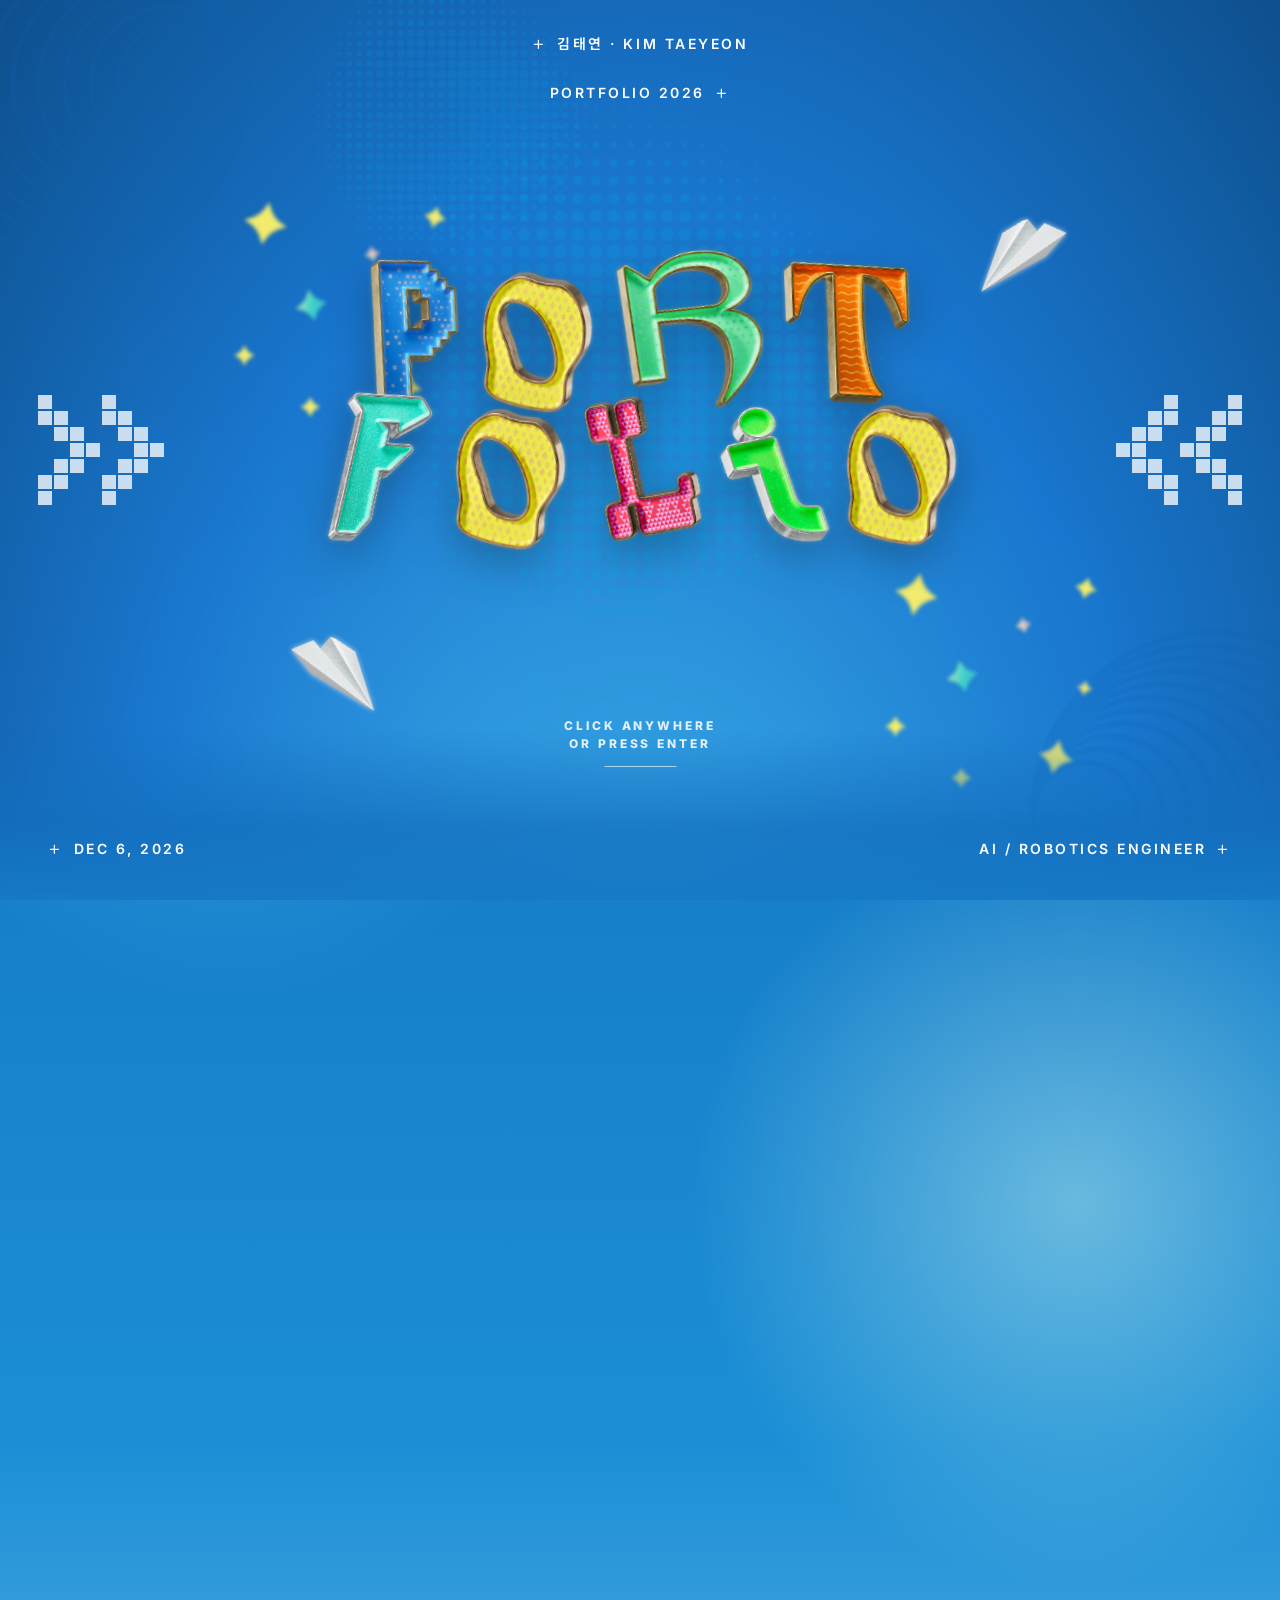
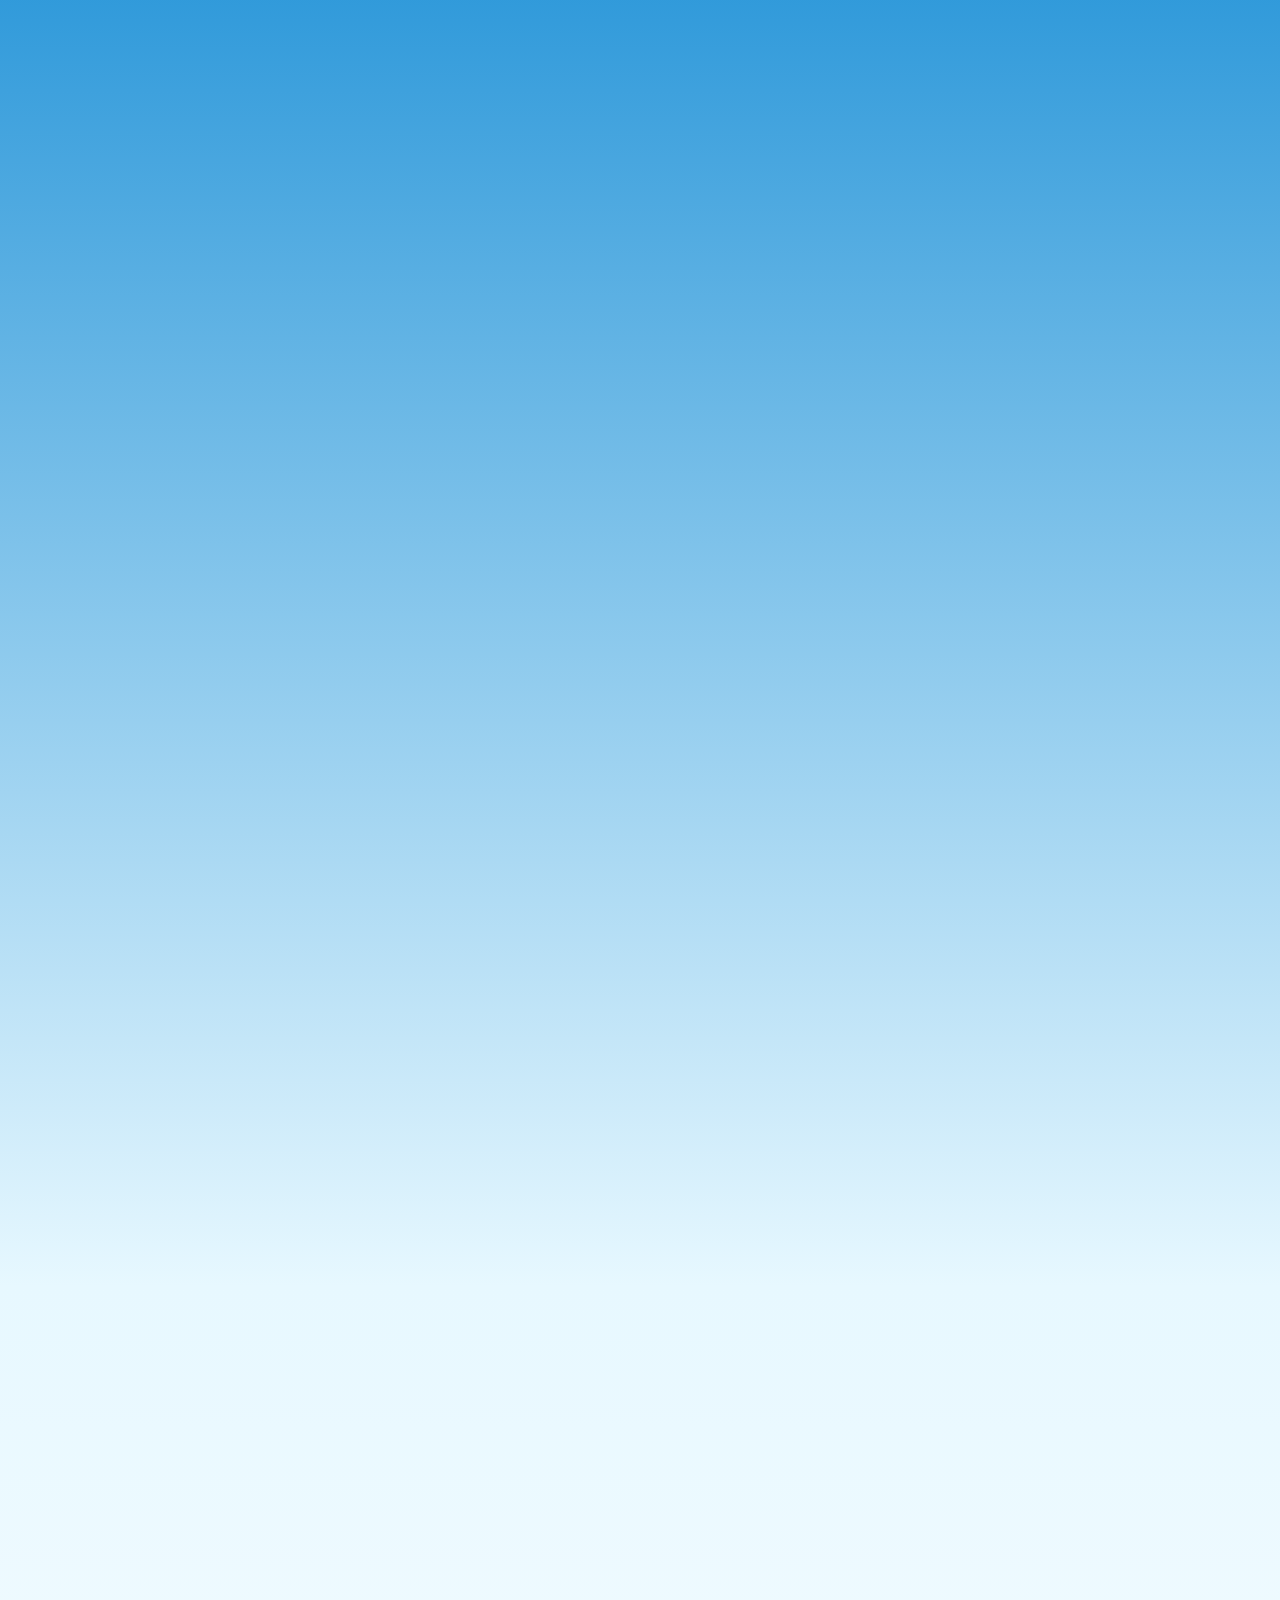
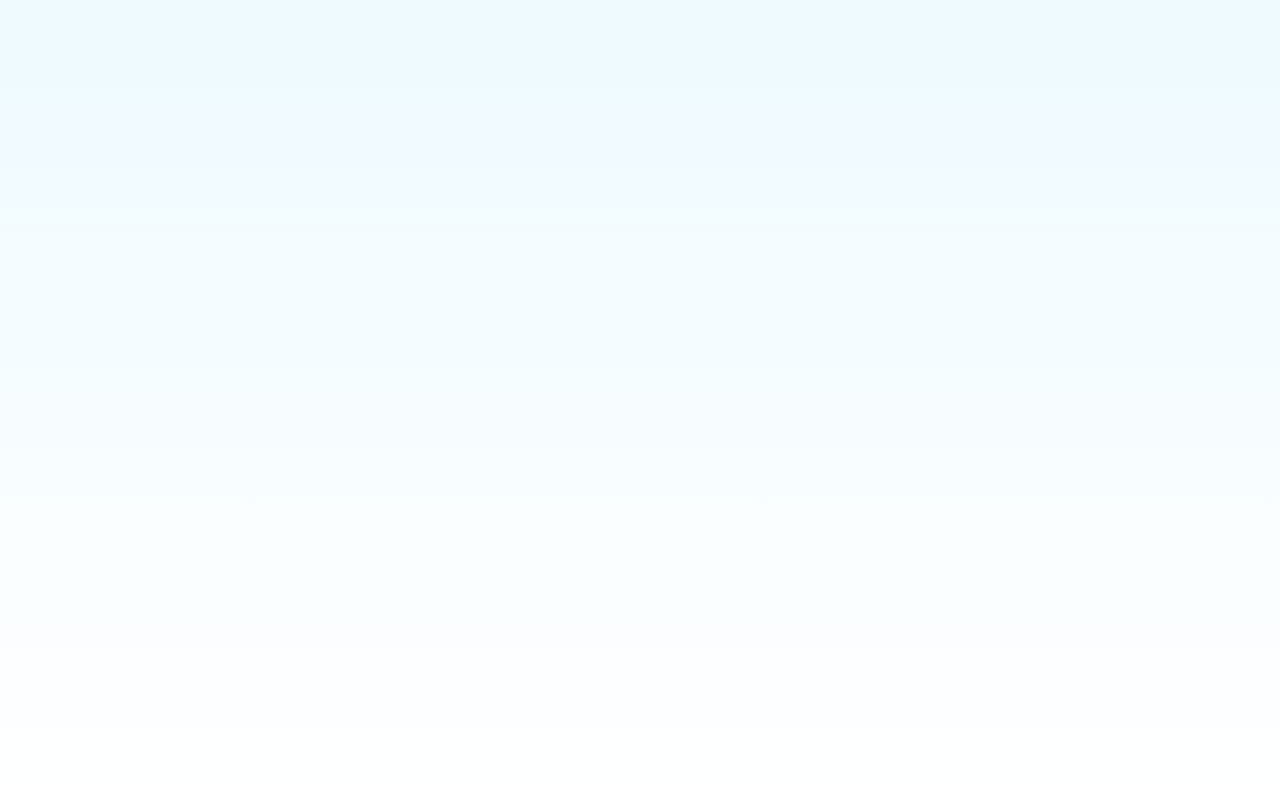
==== commit 30254e19: "deploy: 푸터 Made with 문구 제거 Co-Authored-By: Claude Opus 4.8 <noreply@anthropic.com>" ====
--- a/index.html
+++ b/index.html
@@ -33,4 +33,4 @@
               영화 추천 웹. 첫 팀 프로젝트라 개발보다 <b>기획의 탄탄함</b>에 가장 공을 들였습니다.
 </p> <div class="project-metrics"> <span class="pm"><b>기획</b>주력 파트</span> <span class="pm"><b>FE</b>1인 전담</span> </div> <div class="project-tags"> <span>Vue 3</span><span>Pinia</span><span>Vuetify</span> </div> <span class="project-cta">자세히 보기 →</span> </a> </div> </div> </section> <!-- =========================================================
          CONTACT BAR
-         ========================================================= --> <section class="contact-bar"> <div class="contact-inner"> <a href="mailto:xodus6478@naver.com" class="contact-link"> <span class="contact-label">+ EMAIL</span> <span class="contact-value">xodus6478@naver.com</span> </a> <a href="mailto:2027416@donga.ac.kr" class="contact-link"> <span class="contact-label">+ SCHOOL</span> <span class="contact-value">2027416@donga.ac.kr</span> </a> </div> </section> </main> <footer class="footer"> <span>© 2026 김태연. All rights reserved.</span> <span class="footer-sub">Made with ☕ &amp; ✦</span> </footer> <script src="/assets/script.js"></script>  </body></html>+         ========================================================= --> <section class="contact-bar"> <div class="contact-inner"> <a href="mailto:xodus6478@naver.com" class="contact-link"> <span class="contact-label">+ EMAIL</span> <span class="contact-value">xodus6478@naver.com</span> </a> <a href="mailto:2027416@donga.ac.kr" class="contact-link"> <span class="contact-label">+ SCHOOL</span> <span class="contact-value">2027416@donga.ac.kr</span> </a> </div> </section> </main> <footer class="footer"> <span>© 2026 김태연. All rights reserved.</span> </footer> <script src="/assets/script.js"></script>  </body></html>
